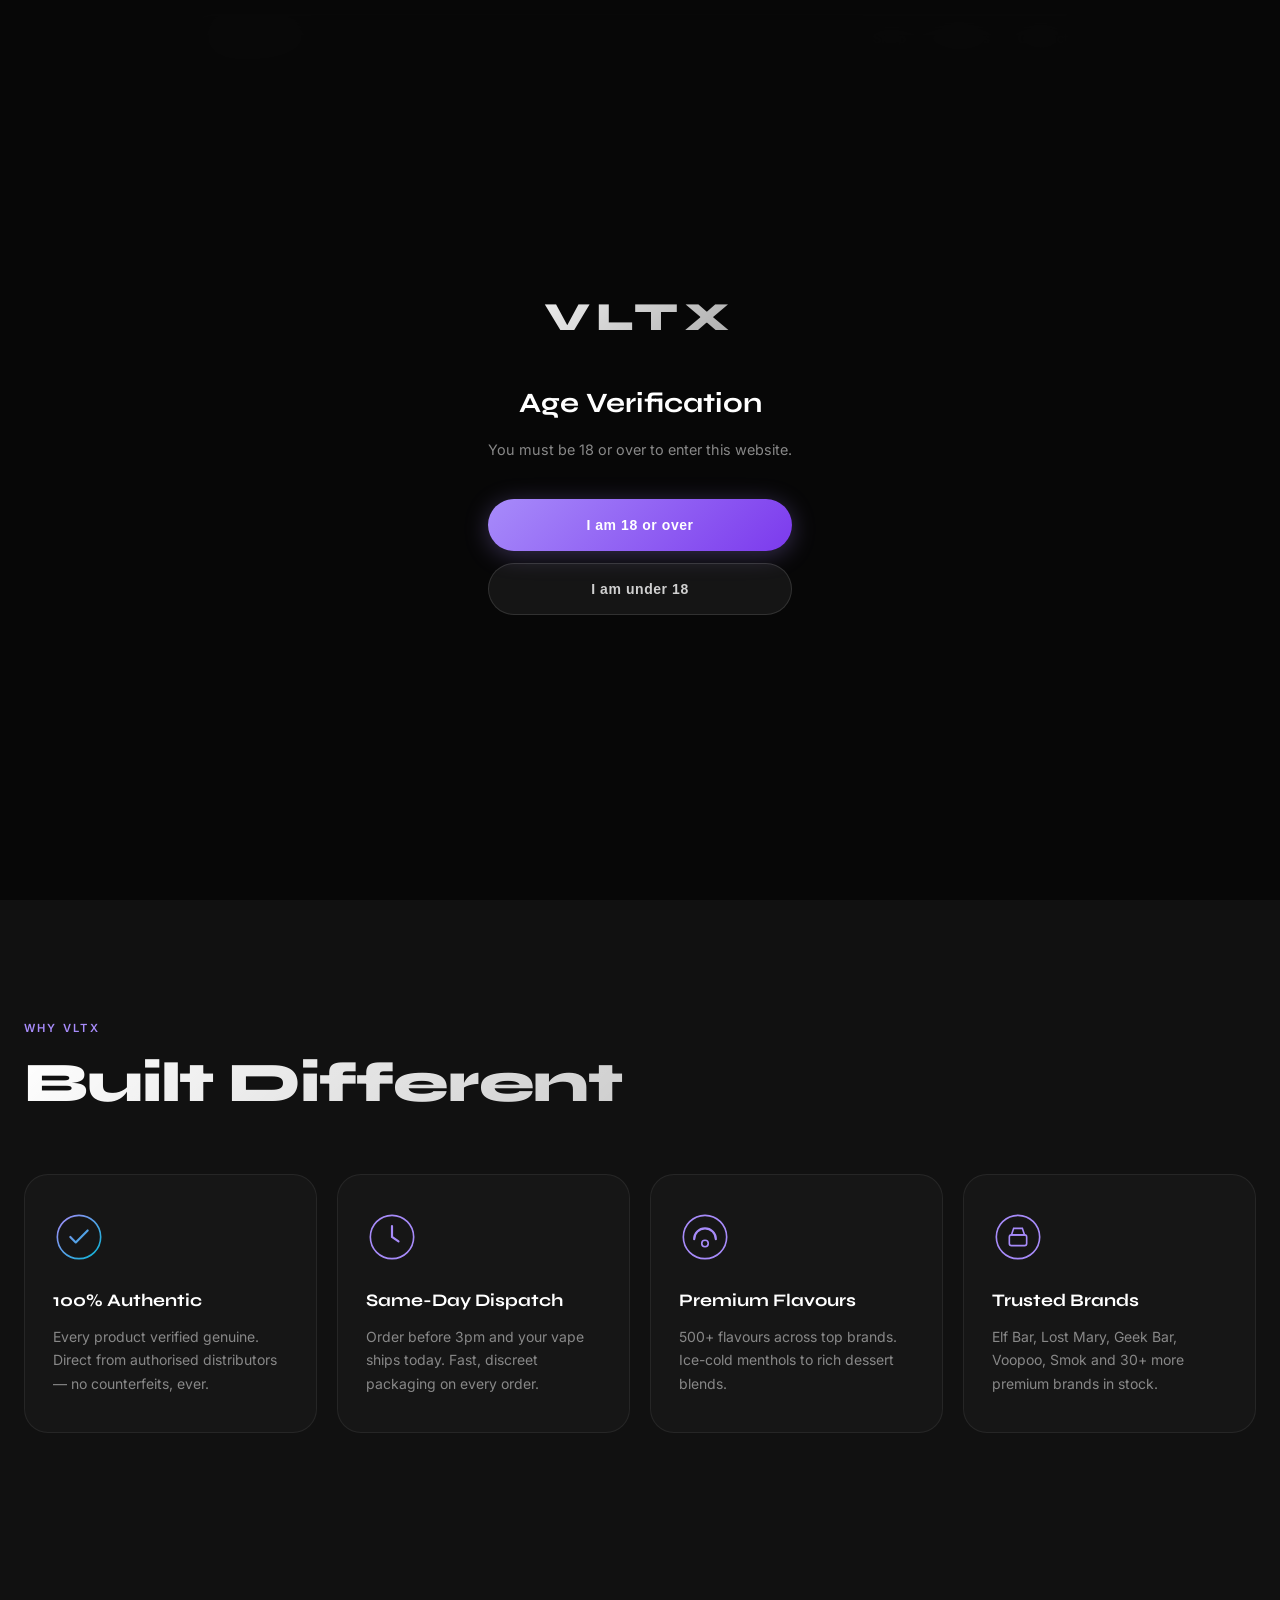
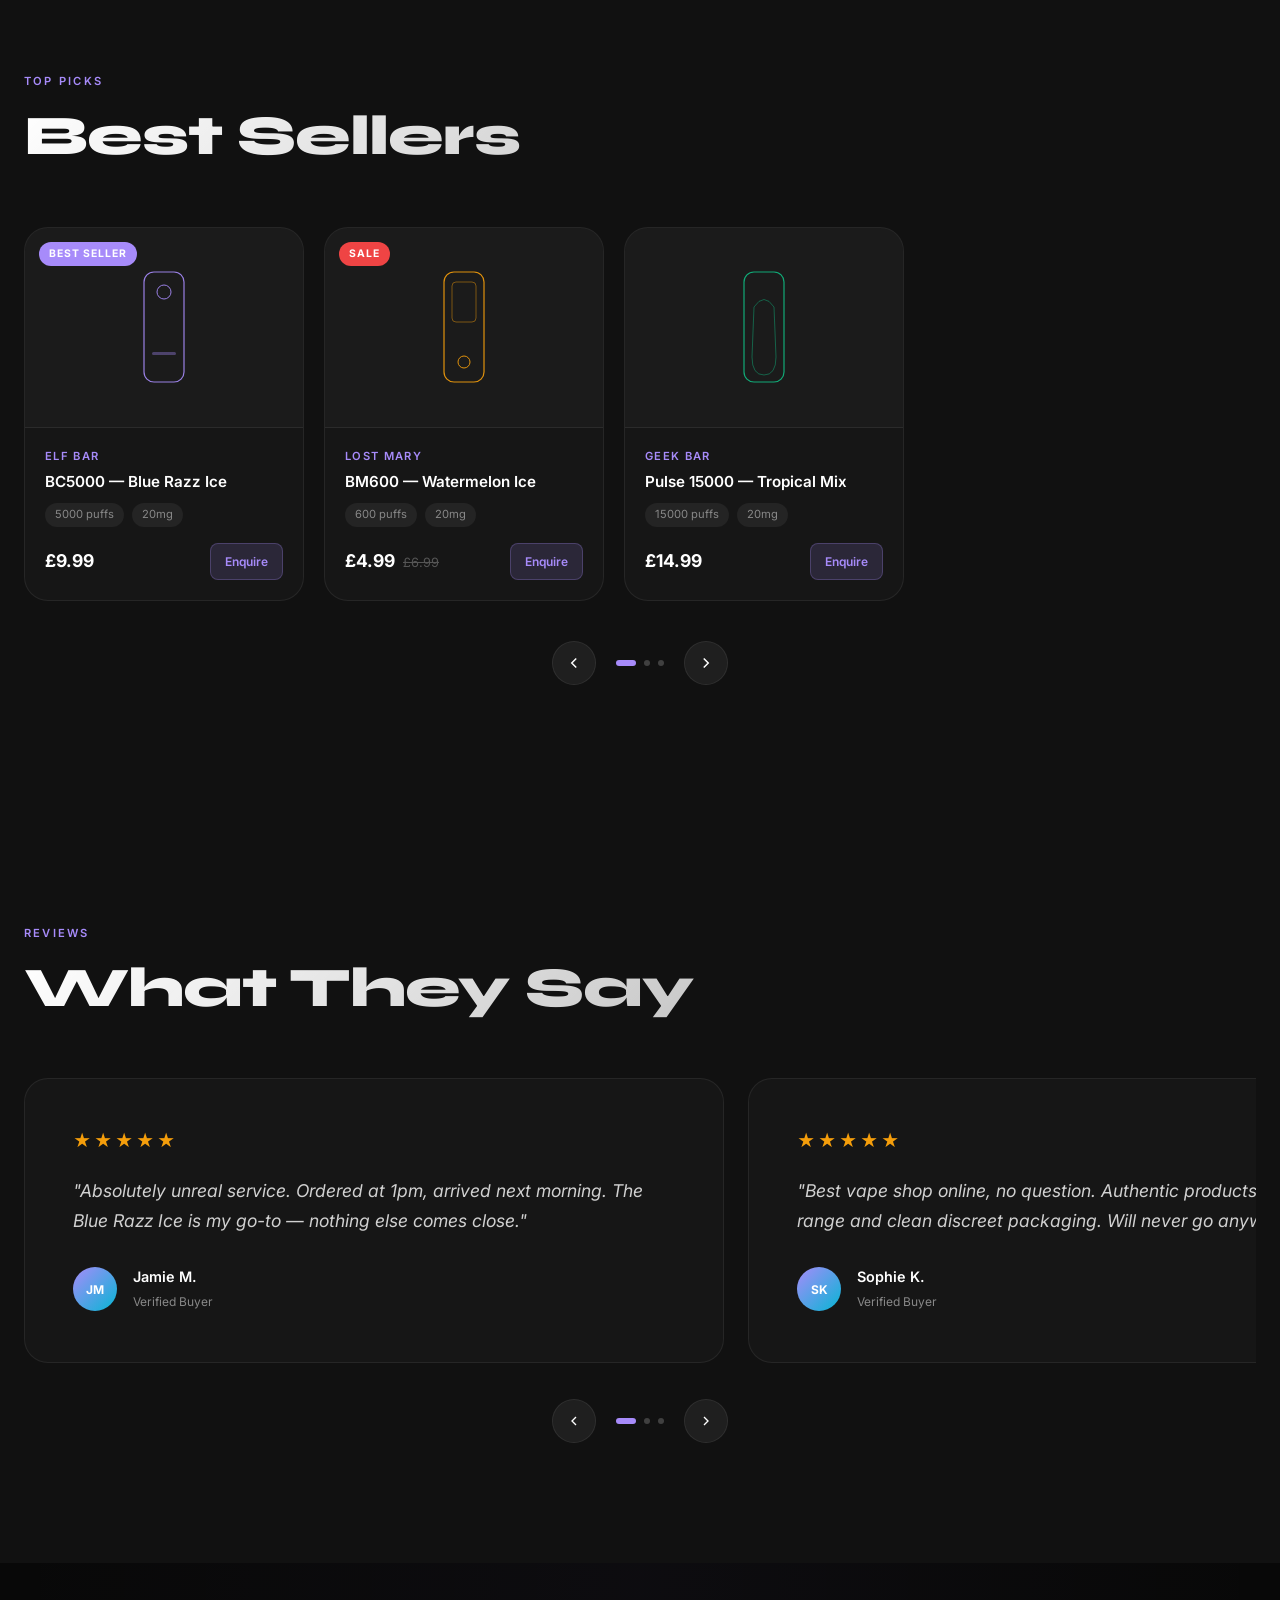
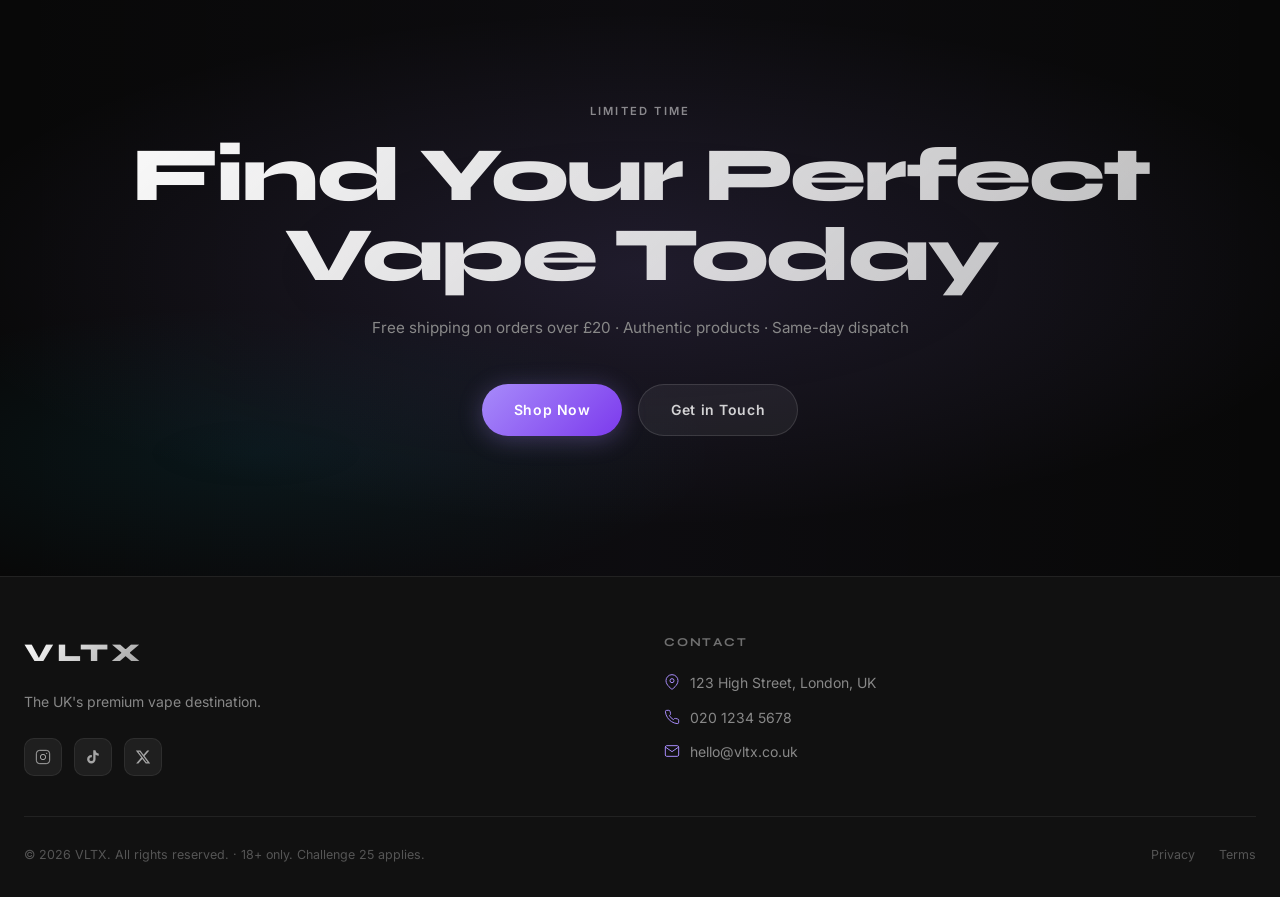
==== index.html @ ff7fb8d4 "Initial commit — VLTX premium vape website Full site with stop-scroll video hero, features, best sel" ====
<!DOCTYPE html>
<html lang="en">
<head>
  <meta charset="UTF-8" />
  <meta name="viewport" content="width=device-width, initial-scale=1.0, viewport-fit=cover" />
  <title>VLTX — Premium Vapes</title>
  <link rel="preconnect" href="https://fonts.googleapis.com" />
  <link rel="preconnect" href="https://fonts.gstatic.com" crossorigin />
  <link href="https://fonts.googleapis.com/css2?family=Inter:wght@300;400;500;600;700;800;900&family=Syne:wght@700;800&display=swap" rel="stylesheet" />
  <link rel="stylesheet" href="style.css" />
</head>
<body>

  <!-- NAVBAR -->
  <nav class="navbar" id="navbar">
    <div class="nav-inner">
      <a href="#" class="nav-logo">VLTX</a>
      <ul class="nav-links">
        <li><a href="#bestsellers">Shop</a></li>
        <li><a href="#testimonials">Reviews</a></li>
        <li><a href="#contact">Contact</a></li>
      </ul>
      <button class="nav-hamburger" id="hamburger" aria-label="Menu">
        <span></span><span></span><span></span>
      </button>
    </div>
  </nav>

  <!-- Mobile Menu -->
  <div class="mobile-menu" id="mobileMenu">
    <button class="mobile-close" id="mobileClose">✕</button>
    <ul>
      <li><a href="#bestsellers" class="mobile-link">Shop</a></li>
      <li><a href="#testimonials" class="mobile-link">Reviews</a></li>
      <li><a href="#contact" class="mobile-link">Contact</a></li>
    </ul>
  </div>

  <!-- HERO — STOP-SCROLL VIDEO -->
  <section class="hero" id="hero">
    <div class="hero-video-wrap">
      <video
        id="heroVideo"
        class="hero-video"
        src="assets/video/hero.mp4"
        muted
        playsinline
        preload="auto"
        webkit-playsinline
        x-webkit-airplay="deny"
      ></video>
    </div>
    <div class="hero-progress-wrap">
      <div class="hero-progress-bar" id="heroProgressBar"></div>
    </div>
    <div class="hero-scroll-hint" id="scrollHint">
      <span>Scroll to explore</span>
      <div class="scroll-arrow">
        <svg width="16" height="24" viewBox="0 0 16 24" fill="none">
          <rect x="5" y="0" width="6" height="12" rx="3" stroke="white" stroke-width="1.5"/>
          <circle cx="8" cy="4" r="1.5" fill="white" class="scroll-dot"/>
          <path d="M4 17l4 5 4-5" stroke="white" stroke-width="1.5" stroke-linecap="round" stroke-linejoin="round"/>
        </svg>
      </div>
    </div>
  </section>

  <!-- FEATURES -->
  <section class="features" id="features">
    <div class="container">
      <div class="section-label">Why VLTX</div>
      <h2 class="section-title">Built Different</h2>
      <div class="features-grid">
        <div class="feature-card" data-delay="0">
          <div class="feature-icon">
            <svg viewBox="0 0 48 48" fill="none"><circle cx="24" cy="24" r="20" stroke="url(#g1)" stroke-width="1.5"/><path d="M16 24l5 5 11-11" stroke="url(#g1)" stroke-width="2" stroke-linecap="round" stroke-linejoin="round"/><defs><linearGradient id="g1" x1="4" y1="4" x2="44" y2="44" gradientUnits="userSpaceOnUse"><stop stop-color="#a78bfa"/><stop offset="1" stop-color="#06b6d4"/></linearGradient></defs></svg>
          </div>
          <h3>100% Authentic</h3>
          <p>Every product verified genuine. Direct from authorised distributors — no counterfeits, ever.</p>
        </div>
        <div class="feature-card" data-delay="100">
          <div class="feature-icon">
            <svg viewBox="0 0 48 48" fill="none"><circle cx="24" cy="24" r="20" stroke="url(#g2)" stroke-width="1.5"/><path d="M24 14v10l6 4" stroke="url(#g2)" stroke-width="2" stroke-linecap="round"/><defs><linearGradient id="g2" x1="4" y1="4" x2="44" y2="44"><stop stop-color="#a78bfa"/><stop offset="1" stop-color="#06b6d4"/></linearGradient></defs></svg>
          </div>
          <h3>Same-Day Dispatch</h3>
          <p>Order before 3pm and your vape ships today. Fast, discreet packaging on every order.</p>
        </div>
        <div class="feature-card" data-delay="200">
          <div class="feature-icon">
            <svg viewBox="0 0 48 48" fill="none"><circle cx="24" cy="24" r="20" stroke="url(#g3)" stroke-width="1.5"/><path d="M14 26c0-5.5 4.5-10 10-10s10 4.5 10 10" stroke="url(#g3)" stroke-width="2" stroke-linecap="round"/><circle cx="24" cy="30" r="3" stroke="url(#g3)" stroke-width="1.5"/><defs><linearGradient id="g3" x1="4" y1="4" x2="44" y2="44"><stop stop-color="#a78bfa"/><stop offset="1" stop-color="#06b6d4"/></linearGradient></defs></svg>
          </div>
          <h3>Premium Flavours</h3>
          <p>500+ flavours across top brands. Ice-cold menthols to rich dessert blends.</p>
        </div>
        <div class="feature-card" data-delay="300">
          <div class="feature-icon">
            <svg viewBox="0 0 48 48" fill="none"><circle cx="24" cy="24" r="20" stroke="url(#g4)" stroke-width="1.5"/><path d="M20 16h8l2 6H18l2-6z" stroke="url(#g4)" stroke-width="1.5"/><rect x="16" y="22" width="16" height="10" rx="2" stroke="url(#g4)" stroke-width="1.5"/><defs><linearGradient id="g4" x1="4" y1="4" x2="44" y2="44"><stop stop-color="#a78bfa"/><stop offset="1" stop-color="#06b6d4"/></linearGradient></defs></svg>
          </div>
          <h3>Trusted Brands</h3>
          <p>Elf Bar, Lost Mary, Geek Bar, Voopoo, Smok and 30+ more premium brands in stock.</p>
        </div>
      </div>
    </div>
  </section>

  <!-- BEST SELLERS -->
  <section class="bestsellers" id="bestsellers">
    <div class="container">
      <div class="section-label">Top Picks</div>
      <h2 class="section-title">Best Sellers</h2>
      <div class="carousel-wrap">
        <div class="carousel" id="carousel">
          <div class="product-card">
            <div class="product-badge">Best Seller</div>
            <div class="product-img">
              <div class="product-placeholder" style="--c1:#a78bfa;--c2:#06b6d4">
                <svg viewBox="0 0 60 120" fill="none"><rect x="10" y="5" width="40" height="110" rx="10" stroke="url(#p1)" stroke-width="1.2"/><circle cx="30" cy="25" r="7" stroke="url(#p1)" stroke-width="1"/><rect x="18" y="85" width="24" height="3" rx="1.5" fill="url(#p1)" opacity=".4"/><defs><linearGradient id="p1" x1="10" y1="5" x2="50" y2="115"><stop stop-color="#a78bfa"/><stop offset="1" stop-color="#06b6d4"/></linearGradient></defs></svg>
              </div>
            </div>
            <div class="product-info">
              <div class="product-brand">Elf Bar</div>
              <h4>BC5000 — Blue Razz Ice</h4>
              <div class="product-meta"><span>5000 puffs</span><span>20mg</span></div>
              <div class="product-footer">
                <span class="product-price">£9.99</span>
                <a href="#contact" class="add-btn">Enquire</a>
              </div>
            </div>
          </div>
          <div class="product-card">
            <div class="product-badge sale">Sale</div>
            <div class="product-img">
              <div class="product-placeholder" style="--c1:#f59e0b;--c2:#ef4444">
                <svg viewBox="0 0 60 120" fill="none"><rect x="10" y="5" width="40" height="110" rx="10" stroke="url(#p2)" stroke-width="1.2"/><rect x="18" y="15" width="24" height="40" rx="4" stroke="url(#p2)" stroke-width="1" opacity=".5"/><circle cx="30" cy="95" r="6" stroke="url(#p2)" stroke-width="1"/><defs><linearGradient id="p2" x1="10" y1="5" x2="50" y2="115"><stop stop-color="#f59e0b"/><stop offset="1" stop-color="#ef4444"/></linearGradient></defs></svg>
              </div>
            </div>
            <div class="product-info">
              <div class="product-brand">Lost Mary</div>
              <h4>BM600 — Watermelon Ice</h4>
              <div class="product-meta"><span>600 puffs</span><span>20mg</span></div>
              <div class="product-footer">
                <span class="product-price">£4.99 <s>£6.99</s></span>
                <a href="#contact" class="add-btn">Enquire</a>
              </div>
            </div>
          </div>
          <div class="product-card">
            <div class="product-img">
              <div class="product-placeholder" style="--c1:#10b981;--c2:#06b6d4">
                <svg viewBox="0 0 60 120" fill="none"><rect x="10" y="5" width="40" height="110" rx="10" stroke="url(#p3)" stroke-width="1.2"/><path d="M20 40 Q30 25 40 40 L42 90 Q42 108 30 108 Q18 108 18 90 Z" stroke="url(#p3)" stroke-width="1" opacity=".5"/><defs><linearGradient id="p3" x1="10" y1="5" x2="50" y2="115"><stop stop-color="#10b981"/><stop offset="1" stop-color="#06b6d4"/></linearGradient></defs></svg>
              </div>
            </div>
            <div class="product-info">
              <div class="product-brand">Geek Bar</div>
              <h4>Pulse 15000 — Tropical Mix</h4>
              <div class="product-meta"><span>15000 puffs</span><span>20mg</span></div>
              <div class="product-footer">
                <span class="product-price">£14.99</span>
                <a href="#contact" class="add-btn">Enquire</a>
              </div>
            </div>
          </div>
        </div>
        <div class="carousel-controls">
          <button class="carousel-btn prev" id="carouselPrev" aria-label="Previous">
            <svg width="18" height="18" viewBox="0 0 24 24" fill="none" stroke="currentColor" stroke-width="2"><path d="M15 18l-6-6 6-6"/></svg>
          </button>
          <div class="carousel-dots" id="carouselDots"></div>
          <button class="carousel-btn next" id="carouselNext" aria-label="Next">
            <svg width="18" height="18" viewBox="0 0 24 24" fill="none" stroke="currentColor" stroke-width="2"><path d="M9 18l6-6-6-6"/></svg>
          </button>
        </div>
      </div>
    </div>
  </section>

  <!-- TESTIMONIALS -->
  <section class="testimonials" id="testimonials">
    <div class="container">
      <div class="section-label">Reviews</div>
      <h2 class="section-title">What They Say</h2>
      <div class="testimonials-slider">
        <div class="testimonial-track" id="testimonialTrack">
          <div class="testimonial-card">
            <div class="stars">★★★★★</div>
            <p>"Absolutely unreal service. Ordered at 1pm, arrived next morning. The Blue Razz Ice is my go-to — nothing else comes close."</p>
            <div class="testimonial-author">
              <div class="author-avatar">JM</div>
              <div><strong>Jamie M.</strong><span>Verified Buyer</span></div>
            </div>
          </div>
          <div class="testimonial-card">
            <div class="stars">★★★★★</div>
            <p>"Best vape shop online, no question. Authentic products, insane flavour range and clean discreet packaging. Will never go anywhere else."</p>
            <div class="testimonial-author">
              <div class="author-avatar">SK</div>
              <div><strong>Sophie K.</strong><span>Verified Buyer</span></div>
            </div>
          </div>
          <div class="testimonial-card">
            <div class="stars">★★★★★</div>
            <p>"Customer service is actually amazing. Had an issue with an order, sorted within an hour. Highly recommend."</p>
            <div class="testimonial-author">
              <div class="author-avatar">EL</div>
              <div><strong>Emma L.</strong><span>Verified Buyer</span></div>
            </div>
          </div>
        </div>
        <div class="testimonial-nav">
          <button class="t-btn" id="tPrev">
            <svg width="16" height="16" viewBox="0 0 24 24" fill="none" stroke="currentColor" stroke-width="2"><path d="M15 18l-6-6 6-6"/></svg>
          </button>
          <div class="t-dots" id="tDots"></div>
          <button class="t-btn" id="tNext">
            <svg width="16" height="16" viewBox="0 0 24 24" fill="none" stroke="currentColor" stroke-width="2"><path d="M9 18l6-6-6-6"/></svg>
          </button>
        </div>
      </div>
    </div>
  </section>

  <!-- CTA -->
  <section class="cta-section">
    <div class="cta-bg"></div>
    <div class="container cta-inner">
      <div class="section-label light">Limited Time</div>
      <h2 class="cta-title">Find Your Perfect Vape Today</h2>
      <p class="cta-sub">Free shipping on orders over £20 · Authentic products · Same-day dispatch</p>
      <div class="cta-buttons">
        <a href="#bestsellers" class="btn btn-primary">Shop Now</a>
        <a href="#contact" class="btn btn-ghost">Get in Touch</a>
      </div>
    </div>
  </section>

  <!-- FOOTER -->
  <footer class="footer" id="contact">
    <div class="container">
      <div class="footer-grid">
        <div class="footer-brand">
          <div class="footer-logo">VLTX</div>
          <p>The UK's premium vape destination.</p>
          <div class="social-links">
            <a href="#" aria-label="Instagram" class="social-link">
              <svg viewBox="0 0 24 24" fill="none" stroke="currentColor" stroke-width="1.5"><rect x="2" y="2" width="20" height="20" rx="5"/><circle cx="12" cy="12" r="4"/><circle cx="17.5" cy="6.5" r="1" fill="currentColor" stroke="none"/></svg>
            </a>
            <a href="#" aria-label="TikTok" class="social-link">
              <svg viewBox="0 0 24 24" fill="currentColor"><path d="M19.59 6.69a4.83 4.83 0 01-3.77-4.25V2h-3.45v13.67a2.89 2.89 0 01-2.88 2.5 2.89 2.89 0 01-2.89-2.89 2.89 2.89 0 012.89-2.89c.28 0 .54.04.79.1V9.01a6.33 6.33 0 00-.79-.05 6.34 6.34 0 00-6.34 6.34 6.34 6.34 0 006.34 6.34 6.34 6.34 0 006.33-6.34V8.69a8.17 8.17 0 004.78 1.52V6.76a4.85 4.85 0 01-1.01-.07z"/></svg>
            </a>
            <a href="#" aria-label="X" class="social-link">
              <svg viewBox="0 0 24 24" fill="currentColor"><path d="M18.244 2.25h3.308l-7.227 8.26 8.502 11.24H16.17l-5.214-6.817L4.99 21.75H1.68l7.73-8.835L1.254 2.25H8.08l4.713 6.231zm-1.161 17.52h1.833L7.084 4.126H5.117z"/></svg>
            </a>
          </div>
        </div>
        <div class="footer-col">
          <h4>Contact</h4>
          <ul class="contact-list">
            <li>
              <svg viewBox="0 0 24 24" fill="none" stroke="currentColor" stroke-width="1.5"><path d="M21 10c0 7-9 13-9 13s-9-6-9-13a9 9 0 0118 0z"/><circle cx="12" cy="10" r="3"/></svg>
              <span>123 High Street, London, UK</span>
            </li>
            <li>
              <svg viewBox="0 0 24 24" fill="none" stroke="currentColor" stroke-width="1.5"><path d="M22 16.92v3a2 2 0 01-2.18 2 19.79 19.79 0 01-8.63-3.07 19.5 19.5 0 01-6-6 19.79 19.79 0 01-3.07-8.67A2 2 0 014.11 2h3a2 2 0 012 1.72c.127.96.361 1.903.7 2.81a2 2 0 01-.45 2.11L8.09 9.91a16 16 0 006 6l1.27-1.27a2 2 0 012.11-.45c.907.339 1.85.573 2.81.7A2 2 0 0122 16.92z"/></svg>
              <span>020 1234 5678</span>
            </li>
            <li>
              <svg viewBox="0 0 24 24" fill="none" stroke="currentColor" stroke-width="1.5"><path d="M4 4h16c1.1 0 2 .9 2 2v12c0 1.1-.9 2-2 2H4c-1.1 0-2-.9-2-2V6c0-1.1.9-2 2-2z"/><polyline points="22,6 12,13 2,6"/></svg>
              <span>hello@vltx.co.uk</span>
            </li>
          </ul>
        </div>
      </div>
      <div class="footer-bottom">
        <p>© 2026 VLTX. All rights reserved. · 18+ only. Challenge 25 applies.</p>
        <div class="footer-legal">
          <a href="#">Privacy</a>
          <a href="#">Terms</a>
        </div>
      </div>
    </div>
  </footer>

  <!-- Age Gate -->
  <div class="age-gate" id="ageGate">
    <div class="age-gate-inner">
      <div class="age-logo">VLTX</div>
      <h2>Age Verification</h2>
      <p>You must be 18 or over to enter this website.</p>
      <div class="age-buttons">
        <button class="btn btn-primary" id="ageYes">I am 18 or over</button>
        <button class="btn btn-ghost" id="ageNo">I am under 18</button>
      </div>
    </div>
  </div>

  <script src="main.js"></script>
</body>
</html>
---- style.css ----
/* ═══════════════════════════════════════════
   RESET & BASE
═══════════════════════════════════════════ */
*, *::before, *::after { box-sizing: border-box; margin: 0; padding: 0; }

:root {
  --black:    #080808;
  --dark:     #111111;
  --card:     #161616;
  --border:   rgba(255,255,255,0.07);
  --border2:  rgba(255,255,255,0.12);
  --white:    #ffffff;
  --grey:     #888888;
  --grey2:    #555555;
  --accent:   #a78bfa;
  --accent2:  #06b6d4;
  --gold:     #f59e0b;
  --green:    #10b981;
  --red:      #ef4444;
  --nav-h:    48px;
  --radius:   16px;
  --radius-lg:24px;
}

html {
  scroll-behavior: auto;
  background: var(--black);
  color: var(--white);
  -webkit-font-smoothing: antialiased;
  -moz-osx-font-smoothing: grayscale;
  overflow-x: hidden;
}

body {
  font-family: 'Inter', system-ui, sans-serif;
  background: var(--black);
  color: var(--white);
  overflow-x: hidden;
  line-height: 1.6;
}

a { color: inherit; text-decoration: none; }
ul { list-style: none; }
img, video { display: block; max-width: 100%; }

.container {
  width: 100%;
  max-width: 1280px;
  margin: 0 auto;
  padding: 0 24px;
}

/* ═══════════════════════════════════════════
   SCROLLBAR
═══════════════════════════════════════════ */
::-webkit-scrollbar { width: 4px; }
::-webkit-scrollbar-track { background: var(--black); }
::-webkit-scrollbar-thumb { background: var(--grey2); border-radius: 2px; }

/* ═══════════════════════════════════════════
   NAVBAR
═══════════════════════════════════════════ */
.navbar {
  position: fixed;
  top: 14px;
  left: 50%;
  transform: translateX(-50%);
  z-index: 1000;
  width: calc(100% - 40px);
  max-width: 900px;
  opacity: 0;
  pointer-events: none;
  transition: opacity 0.4s ease;
}

.navbar.visible {
  opacity: 1;
  pointer-events: all;
}

.nav-inner {
  display: flex;
  align-items: center;
  justify-content: space-between;
  height: var(--nav-h);
  padding: 0 20px;
  background: rgba(255,255,255,0.08);
  backdrop-filter: blur(24px) saturate(180%);
  -webkit-backdrop-filter: blur(24px) saturate(180%);
  border: 1px solid rgba(255,255,255,0.14);
  border-radius: 100px;
  box-shadow: 0 4px 24px rgba(0,0,0,0.35), inset 0 1px 0 rgba(255,255,255,0.1);
}

.nav-logo {
  font-family: 'Syne', sans-serif;
  font-weight: 800;
  font-size: 1.1rem;
  letter-spacing: 0.14em;
  background: linear-gradient(135deg, #fff 0%, rgba(255,255,255,0.7) 100%);
  -webkit-background-clip: text;
  -webkit-text-fill-color: transparent;
  background-clip: text;
}

.nav-links {
  display: flex;
  gap: 28px;
  align-items: center;
}

.nav-links a {
  font-size: 0.8rem;
  font-weight: 500;
  color: rgba(255,255,255,0.7);
  letter-spacing: 0.04em;
  transition: color 0.2s;
}

.nav-links a:hover { color: var(--white); }

.nav-hamburger {
  display: none;
  flex-direction: column;
  gap: 4px;
  background: none;
  border: none;
  cursor: pointer;
  padding: 4px;
}

.nav-hamburger span {
  display: block;
  width: 20px;
  height: 1.5px;
  background: rgba(255,255,255,0.8);
  border-radius: 2px;
  transition: all 0.3s ease;
}

/* Mobile menu */
.mobile-menu {
  position: fixed;
  inset: 0;
  z-index: 999;
  background: rgba(8,8,8,0.97);
  backdrop-filter: blur(20px);
  display: flex;
  flex-direction: column;
  align-items: center;
  justify-content: center;
  transform: translateX(100%);
  transition: transform 0.4s cubic-bezier(0.4, 0, 0.2, 1);
}

.mobile-menu.open { transform: translateX(0); }

.mobile-menu ul {
  display: flex;
  flex-direction: column;
  gap: 32px;
  text-align: center;
}

.mobile-link {
  font-family: 'Syne', sans-serif;
  font-size: 2.5rem;
  font-weight: 800;
  letter-spacing: 0.05em;
  color: rgba(255,255,255,0.85);
  transition: color 0.2s;
}
.mobile-link:hover { color: var(--accent); }

.mobile-close {
  position: absolute;
  top: 28px; right: 28px;
  background: none;
  border: none;
  color: rgba(255,255,255,0.6);
  font-size: 1.5rem;
  cursor: pointer;
  padding: 8px;
  transition: color 0.2s;
}
.mobile-close:hover { color: var(--white); }

/* ═══════════════════════════════════════════
   HERO — STOP-SCROLL
═══════════════════════════════════════════ */
.hero {
  position: relative;
  width: 100%;
  height: 100svh;
  overflow: hidden;
  background: var(--black);
}

/* Progress bar at bottom of hero */
.hero-progress-wrap {
  position: absolute;
  bottom: 0;
  left: 0;
  right: 0;
  height: 2px;
  background: rgba(255,255,255,0.1);
  z-index: 10;
  opacity: 0;
  transition: opacity 0.3s;
}

.hero-progress-wrap.visible {
  opacity: 1;
}

.hero-progress-bar {
  height: 100%;
  width: 0%;
  background: linear-gradient(90deg, var(--accent), var(--accent2));
  transition: width 0.05s linear;
  border-radius: 0 2px 2px 0;
}

.hero-video-wrap {
  position: absolute;
  inset: 0;
  width: 100%;
  height: 100%;
}

.hero-video {
  position: absolute;
  inset: 0;
  width: 100%;
  height: 100%;
  object-fit: cover;
  object-position: center;
  will-change: transform;
  transform: translateZ(0);
  backface-visibility: hidden;
  -webkit-backface-visibility: hidden;
  pointer-events: none;
}

.hero-scroll-hint {
  position: absolute;
  bottom: 36px;
  left: 50%;
  transform: translateX(-50%);
  display: flex;
  flex-direction: column;
  align-items: center;
  gap: 10px;
  z-index: 10;
  opacity: 1;
  transition: opacity 0.4s ease;
}

.hero-scroll-hint span {
  font-size: 0.7rem;
  font-weight: 500;
  letter-spacing: 0.15em;
  text-transform: uppercase;
  color: rgba(255,255,255,0.6);
}

.scroll-arrow {
  animation: scrollBounce 2s ease-in-out infinite;
}

@keyframes scrollBounce {
  0%, 100% { transform: translateY(0); opacity: 0.6; }
  50% { transform: translateY(6px); opacity: 1; }
}

.scroll-dot {
  animation: dotMove 2s ease-in-out infinite;
}

@keyframes dotMove {
  0%, 100% { transform: translateY(0); }
  50% { transform: translateY(4px); }
}

/* SCROLL SPACER — JS sets height */
.scroll-spacer {
  background: var(--black);
  pointer-events: none;
}

/* ═══════════════════════════════════════════
   SECTIONS — COMMON
═══════════════════════════════════════════ */
section {
  position: relative;
  z-index: 1;
}

.section-label {
  font-size: 0.7rem;
  font-weight: 600;
  letter-spacing: 0.2em;
  text-transform: uppercase;
  color: var(--accent);
  margin-bottom: 14px;
}

.section-label.light { color: rgba(255,255,255,0.5); }

.section-title {
  font-family: 'Syne', sans-serif;
  font-size: clamp(2rem, 5vw, 3.5rem);
  font-weight: 800;
  letter-spacing: -0.02em;
  line-height: 1.1;
  margin-bottom: 60px;
  background: linear-gradient(135deg, #ffffff 0%, rgba(255,255,255,0.6) 100%);
  -webkit-background-clip: text;
  -webkit-text-fill-color: transparent;
  background-clip: text;
}

/* ═══════════════════════════════════════════
   FEATURES
═══════════════════════════════════════════ */
.features {
  padding: 120px 0;
  background: var(--dark);
}

.features-grid {
  display: grid;
  grid-template-columns: repeat(4, 1fr);
  gap: 20px;
}

.feature-card {
  background: var(--card);
  border: 1px solid var(--border);
  border-radius: var(--radius-lg);
  padding: 36px 28px;
  transition: border-color 0.3s, transform 0.3s;
  opacity: 0;
  transform: translateY(40px);
}

.feature-card.revealed {
  opacity: 1;
  transform: translateY(0);
}

.feature-card:hover {
  border-color: var(--border2);
  transform: translateY(-4px);
}

.feature-icon {
  width: 52px;
  height: 52px;
  margin-bottom: 24px;
}

.feature-icon svg { width: 100%; height: 100%; }

.feature-card h3 {
  font-family: 'Syne', sans-serif;
  font-size: 1.1rem;
  font-weight: 700;
  margin-bottom: 10px;
  color: var(--white);
}

.feature-card p {
  font-size: 0.875rem;
  color: var(--grey);
  line-height: 1.7;
}


/* ═══════════════════════════════════════════
   BEST SELLERS
═══════════════════════════════════════════ */
.bestsellers {
  padding: 120px 0;
  background: var(--dark);
  overflow: hidden;
}

.carousel-wrap { position: relative; }

.carousel {
  display: flex;
  gap: 20px;
  overflow-x: auto;
  scroll-snap-type: x mandatory;
  scrollbar-width: none;
  -webkit-overflow-scrolling: touch;
  padding-bottom: 4px;
}

.carousel::-webkit-scrollbar { display: none; }

.product-card {
  flex: 0 0 280px;
  scroll-snap-align: start;
  background: var(--card);
  border: 1px solid var(--border);
  border-radius: var(--radius-lg);
  overflow: hidden;
  transition: border-color 0.3s, transform 0.3s;
  position: relative;
}

.product-card:hover {
  border-color: var(--border2);
  transform: translateY(-4px);
}

.product-badge {
  position: absolute;
  top: 14px; left: 14px;
  background: var(--accent);
  color: #fff;
  font-size: 0.65rem;
  font-weight: 700;
  letter-spacing: 0.1em;
  text-transform: uppercase;
  padding: 4px 10px;
  border-radius: 100px;
  z-index: 2;
}

.product-badge.sale { background: var(--red); }

.product-img {
  height: 200px;
  display: flex;
  align-items: center;
  justify-content: center;
  background: rgba(255,255,255,0.02);
  border-bottom: 1px solid var(--border);
}

.product-placeholder {
  width: 60px; height: 120px;
  opacity: 0.9;
}

.product-placeholder svg { width: 100%; height: 100%; }

.product-info { padding: 20px; }

.product-brand {
  font-size: 0.7rem;
  font-weight: 600;
  letter-spacing: 0.12em;
  text-transform: uppercase;
  color: var(--accent);
  margin-bottom: 6px;
}

.product-info h4 {
  font-size: 0.95rem;
  font-weight: 600;
  margin-bottom: 10px;
  line-height: 1.4;
}

.product-meta {
  display: flex;
  gap: 8px;
  margin-bottom: 16px;
}

.product-meta span {
  font-size: 0.7rem;
  color: var(--grey);
  background: rgba(255,255,255,0.06);
  padding: 3px 10px;
  border-radius: 100px;
}

.product-footer {
  display: flex;
  align-items: center;
  justify-content: space-between;
}

.product-price {
  font-size: 1.1rem;
  font-weight: 700;
  color: var(--white);
}

.product-price s {
  font-size: 0.8rem;
  color: var(--grey2);
  font-weight: 400;
  margin-left: 4px;
}

.add-btn {
  background: rgba(167,139,250,0.15);
  border: 1px solid rgba(167,139,250,0.25);
  color: var(--accent);
  font-size: 0.75rem;
  font-weight: 600;
  padding: 8px 14px;
  border-radius: 8px;
  cursor: pointer;
  transition: background 0.2s, border-color 0.2s;
}

.add-btn:hover {
  background: rgba(167,139,250,0.25);
  border-color: rgba(167,139,250,0.5);
}

.carousel-controls {
  display: flex;
  align-items: center;
  justify-content: center;
  gap: 20px;
  margin-top: 36px;
}

.carousel-btn {
  width: 44px; height: 44px;
  border-radius: 50%;
  background: rgba(255,255,255,0.06);
  border: 1px solid var(--border);
  color: var(--white);
  cursor: pointer;
  display: flex;
  align-items: center;
  justify-content: center;
  transition: background 0.2s, border-color 0.2s;
}

.carousel-btn:hover {
  background: rgba(255,255,255,0.12);
  border-color: var(--border2);
}

.carousel-dots {
  display: flex;
  gap: 8px;
  align-items: center;
}

.carousel-dot {
  width: 6px; height: 6px;
  border-radius: 50%;
  background: rgba(255,255,255,0.2);
  transition: all 0.3s;
  cursor: pointer;
}

.carousel-dot.active {
  background: var(--accent);
  width: 20px;
  border-radius: 3px;
}


/* ═══════════════════════════════════════════
   TESTIMONIALS
═══════════════════════════════════════════ */
.testimonials {
  padding: 120px 0;
  background: var(--dark);
}

.testimonials-slider { position: relative; overflow: hidden; }

.testimonial-track {
  display: flex;
  gap: 24px;
  transition: transform 0.6s cubic-bezier(0.4, 0, 0.2, 1);
}

.testimonial-card {
  flex: 0 0 100%;
  background: var(--card);
  border: 1px solid var(--border);
  border-radius: var(--radius-lg);
  padding: 48px;
  max-width: 700px;
  margin: 0 auto;
}

.stars {
  color: var(--gold);
  font-size: 1.1rem;
  letter-spacing: 3px;
  margin-bottom: 20px;
}

.testimonial-card p {
  font-size: 1.1rem;
  line-height: 1.75;
  color: rgba(255,255,255,0.8);
  margin-bottom: 28px;
  font-style: italic;
}

.testimonial-author {
  display: flex;
  align-items: center;
  gap: 16px;
}

.author-avatar {
  width: 44px; height: 44px;
  border-radius: 50%;
  background: linear-gradient(135deg, var(--accent), var(--accent2));
  display: flex;
  align-items: center;
  justify-content: center;
  font-size: 0.75rem;
  font-weight: 700;
  flex-shrink: 0;
}

.testimonial-author strong {
  display: block;
  font-size: 0.9rem;
  font-weight: 600;
}

.testimonial-author span {
  font-size: 0.75rem;
  color: var(--grey);
}

.testimonial-nav {
  display: flex;
  align-items: center;
  justify-content: center;
  gap: 20px;
  margin-top: 36px;
}

.t-btn {
  width: 44px; height: 44px;
  border-radius: 50%;
  background: rgba(255,255,255,0.06);
  border: 1px solid var(--border);
  color: var(--white);
  cursor: pointer;
  display: flex;
  align-items: center;
  justify-content: center;
  transition: background 0.2s, border-color 0.2s;
}

.t-btn:hover {
  background: rgba(255,255,255,0.12);
  border-color: var(--border2);
}

.t-dots { display: flex; gap: 8px; align-items: center; }

.t-dot {
  width: 6px; height: 6px;
  border-radius: 50%;
  background: rgba(255,255,255,0.2);
  transition: all 0.3s;
  cursor: pointer;
}

.t-dot.active {
  background: var(--accent);
  width: 20px;
  border-radius: 3px;
}

/* ═══════════════════════════════════════════
   CTA
═══════════════════════════════════════════ */
.cta-section {
  position: relative;
  padding: 140px 0;
  overflow: hidden;
  text-align: center;
}

.cta-bg {
  position: absolute;
  inset: 0;
  background:
    radial-gradient(ellipse 80% 60% at 50% 50%, rgba(167,139,250,0.12) 0%, transparent 70%),
    radial-gradient(ellipse 60% 40% at 20% 80%, rgba(6,182,212,0.08) 0%, transparent 60%),
    var(--black);
}

.cta-bg::before {
  content: '';
  position: absolute;
  inset: 0;
  background:
    linear-gradient(90deg, transparent 0%, rgba(167,139,250,0.03) 50%, transparent 100%);
}

.cta-inner { position: relative; z-index: 1; }

.cta-title {
  font-family: 'Syne', sans-serif;
  font-size: clamp(2.5rem, 6vw, 5rem);
  font-weight: 800;
  letter-spacing: -0.03em;
  line-height: 1.05;
  margin-bottom: 20px;
  background: linear-gradient(135deg, #ffffff 0%, rgba(255,255,255,0.7) 100%);
  -webkit-background-clip: text;
  -webkit-text-fill-color: transparent;
  background-clip: text;
}

.cta-sub {
  font-size: 0.95rem;
  color: var(--grey);
  margin-bottom: 44px;
}

.cta-buttons {
  display: flex;
  gap: 16px;
  justify-content: center;
  flex-wrap: wrap;
}

/* ═══════════════════════════════════════════
   BUTTONS
═══════════════════════════════════════════ */
.btn {
  display: inline-flex;
  align-items: center;
  justify-content: center;
  height: 52px;
  padding: 0 32px;
  border-radius: 100px;
  font-size: 0.875rem;
  font-weight: 600;
  letter-spacing: 0.04em;
  cursor: pointer;
  border: none;
  transition: all 0.25s ease;
  white-space: nowrap;
}

.btn-primary {
  background: linear-gradient(135deg, var(--accent) 0%, #7c3aed 100%);
  color: #fff;
  box-shadow: 0 4px 24px rgba(167,139,250,0.3);
}

.btn-primary:hover {
  transform: translateY(-2px);
  box-shadow: 0 8px 32px rgba(167,139,250,0.45);
}

.btn-ghost {
  background: rgba(255,255,255,0.06);
  border: 1px solid rgba(255,255,255,0.12);
  color: rgba(255,255,255,0.8);
}

.btn-ghost:hover {
  background: rgba(255,255,255,0.1);
  color: var(--white);
  transform: translateY(-2px);
}

/* ═══════════════════════════════════════════
   FOOTER
═══════════════════════════════════════════ */
.footer {
  background: var(--dark);
  border-top: 1px solid var(--border);
  padding: 56px 0 32px;
}

.footer-grid {
  display: grid;
  grid-template-columns: 1fr 1fr;
  gap: 48px;
  margin-bottom: 40px;
}

.footer-logo {
  font-family: 'Syne', sans-serif;
  font-weight: 800;
  font-size: 1.6rem;
  letter-spacing: 0.12em;
  margin-bottom: 16px;
  background: linear-gradient(135deg, #fff 0%, rgba(255,255,255,0.6) 100%);
  -webkit-background-clip: text;
  -webkit-text-fill-color: transparent;
  background-clip: text;
  width: fit-content;
}

.footer-brand p {
  font-size: 0.875rem;
  color: var(--grey);
  line-height: 1.7;
  margin-bottom: 24px;
  max-width: 280px;
}

.social-links {
  display: flex;
  gap: 12px;
}

.social-link {
  width: 38px; height: 38px;
  border-radius: 10px;
  background: rgba(255,255,255,0.06);
  border: 1px solid var(--border);
  display: flex;
  align-items: center;
  justify-content: center;
  color: rgba(255,255,255,0.6);
  transition: all 0.2s;
}

.social-link svg { width: 16px; height: 16px; }

.social-link:hover {
  background: rgba(255,255,255,0.1);
  border-color: var(--border2);
  color: var(--white);
  transform: translateY(-2px);
}

.footer-col h4 {
  font-family: 'Syne', sans-serif;
  font-size: 0.75rem;
  font-weight: 700;
  letter-spacing: 0.15em;
  text-transform: uppercase;
  color: rgba(255,255,255,0.4);
  margin-bottom: 20px;
}

.footer-col ul { display: flex; flex-direction: column; gap: 12px; }

.footer-col li a {
  font-size: 0.875rem;
  color: var(--grey);
  transition: color 0.2s;
}

.footer-col li a:hover { color: var(--white); }

.contact-list { display: flex; flex-direction: column; gap: 14px; }

.contact-list li {
  display: flex;
  align-items: flex-start;
  gap: 10px;
}

.contact-list li svg {
  width: 16px; height: 16px;
  flex-shrink: 0;
  color: var(--accent);
  margin-top: 2px;
}

.contact-list li span {
  font-size: 0.875rem;
  color: var(--grey);
}

.footer-bottom {
  border-top: 1px solid var(--border);
  padding-top: 28px;
  display: flex;
  align-items: center;
  justify-content: space-between;
  flex-wrap: wrap;
  gap: 16px;
}

.footer-bottom p {
  font-size: 0.78rem;
  color: var(--grey2);
}

.footer-legal {
  display: flex;
  gap: 24px;
}

.footer-legal a {
  font-size: 0.78rem;
  color: var(--grey2);
  transition: color 0.2s;
}

.footer-legal a:hover { color: var(--grey); }

/* ═══════════════════════════════════════════
   AGE GATE
═══════════════════════════════════════════ */
.age-gate {
  position: fixed;
  inset: 0;
  z-index: 9999;
  background: rgba(8,8,8,0.97);
  backdrop-filter: blur(20px);
  display: flex;
  align-items: center;
  justify-content: center;
  transition: opacity 0.5s ease, visibility 0.5s;
}

.age-gate.hidden {
  opacity: 0;
  visibility: hidden;
  pointer-events: none;
}

.age-gate-inner {
  text-align: center;
  max-width: 420px;
  padding: 20px;
}

.age-logo {
  font-family: 'Syne', sans-serif;
  font-weight: 800;
  font-size: 2.5rem;
  letter-spacing: 0.15em;
  margin-bottom: 32px;
  background: linear-gradient(135deg, #fff 0%, rgba(255,255,255,0.6) 100%);
  -webkit-background-clip: text;
  -webkit-text-fill-color: transparent;
  background-clip: text;
}

.age-gate-inner h2 {
  font-family: 'Syne', sans-serif;
  font-size: 1.75rem;
  font-weight: 700;
  margin-bottom: 12px;
}

.age-gate-inner p {
  font-size: 0.9rem;
  color: var(--grey);
  margin-bottom: 36px;
  line-height: 1.7;
}

.age-buttons {
  display: flex;
  flex-direction: column;
  gap: 12px;
}

/* ═══════════════════════════════════════════
   RESPONSIVE
═══════════════════════════════════════════ */
@media (max-width: 1024px) {
  .features-grid { grid-template-columns: repeat(2, 1fr); }
}

@media (max-width: 768px) {
  .nav-links { display: none; }
  .nav-hamburger { display: flex; }

  .features-grid { grid-template-columns: 1fr; gap: 14px; }
  .footer-grid { grid-template-columns: 1fr; gap: 32px; }
  .footer-bottom { flex-direction: column; text-align: center; gap: 10px; }

  .testimonial-card { padding: 28px 20px; }
  .testimonial-card p { font-size: 0.9rem; }

  .cta-title { font-size: 2rem; }
  .section-title { margin-bottom: 36px; }
  .product-card { flex: 0 0 240px; }

  section { padding: 80px 0 !important; }
}

@media (max-width: 480px) {
  .navbar { width: calc(100% - 24px); top: 10px; }
  .nav-inner { padding: 0 16px; }
  .cta-buttons { flex-direction: column; align-items: center; }
  .btn { width: 100%; max-width: 280px; }
}
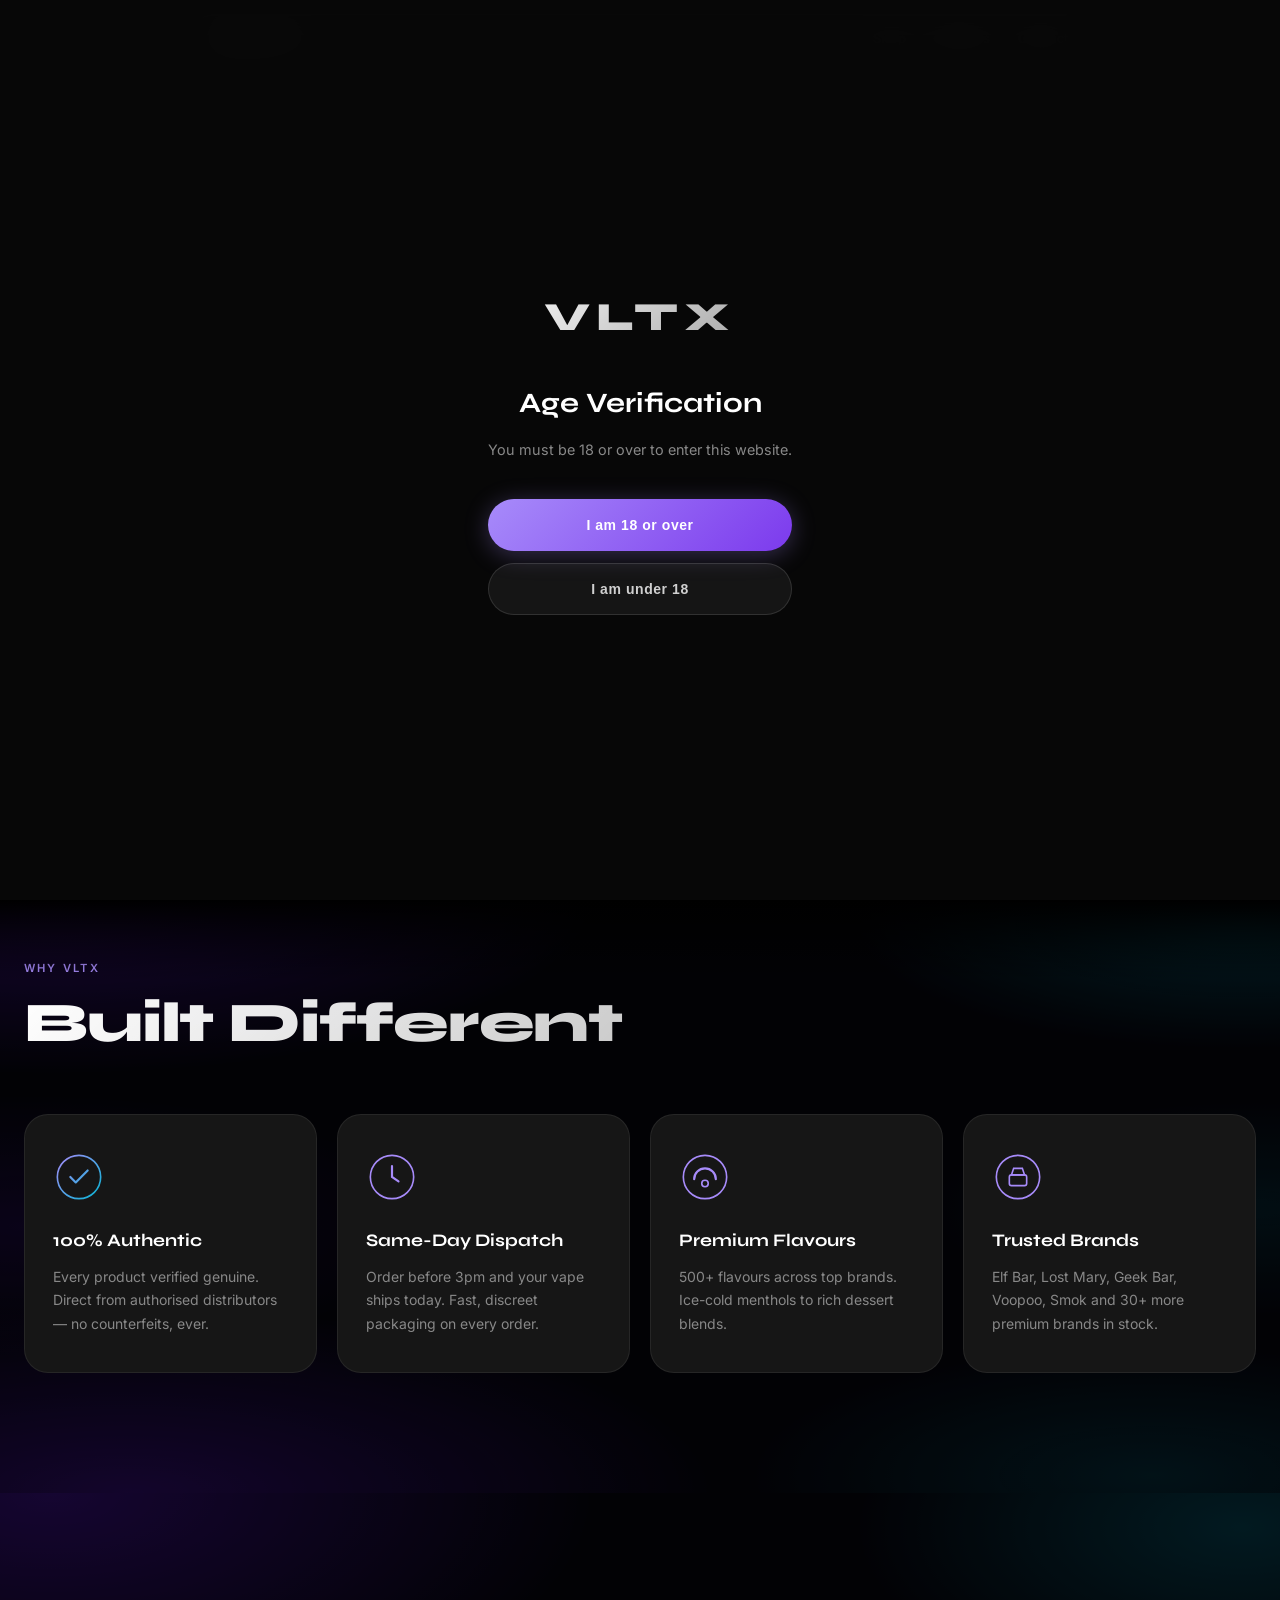
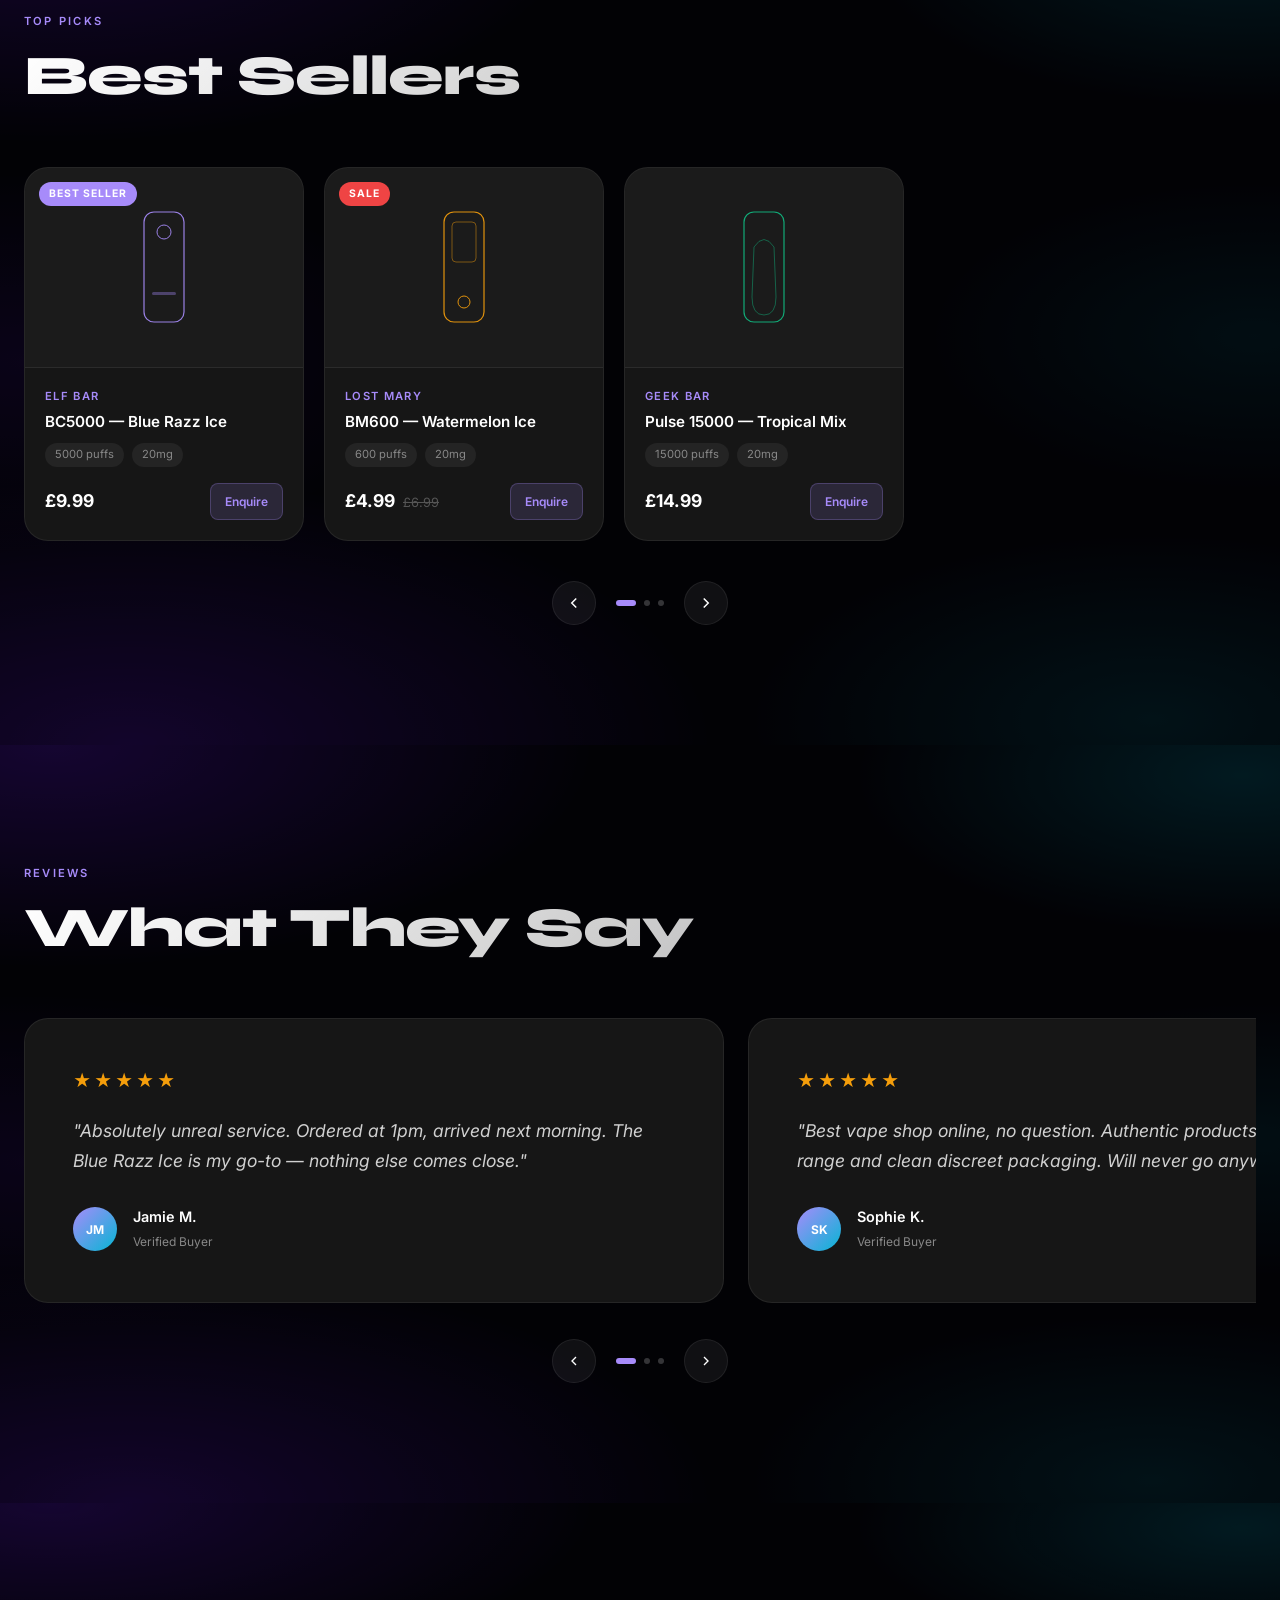
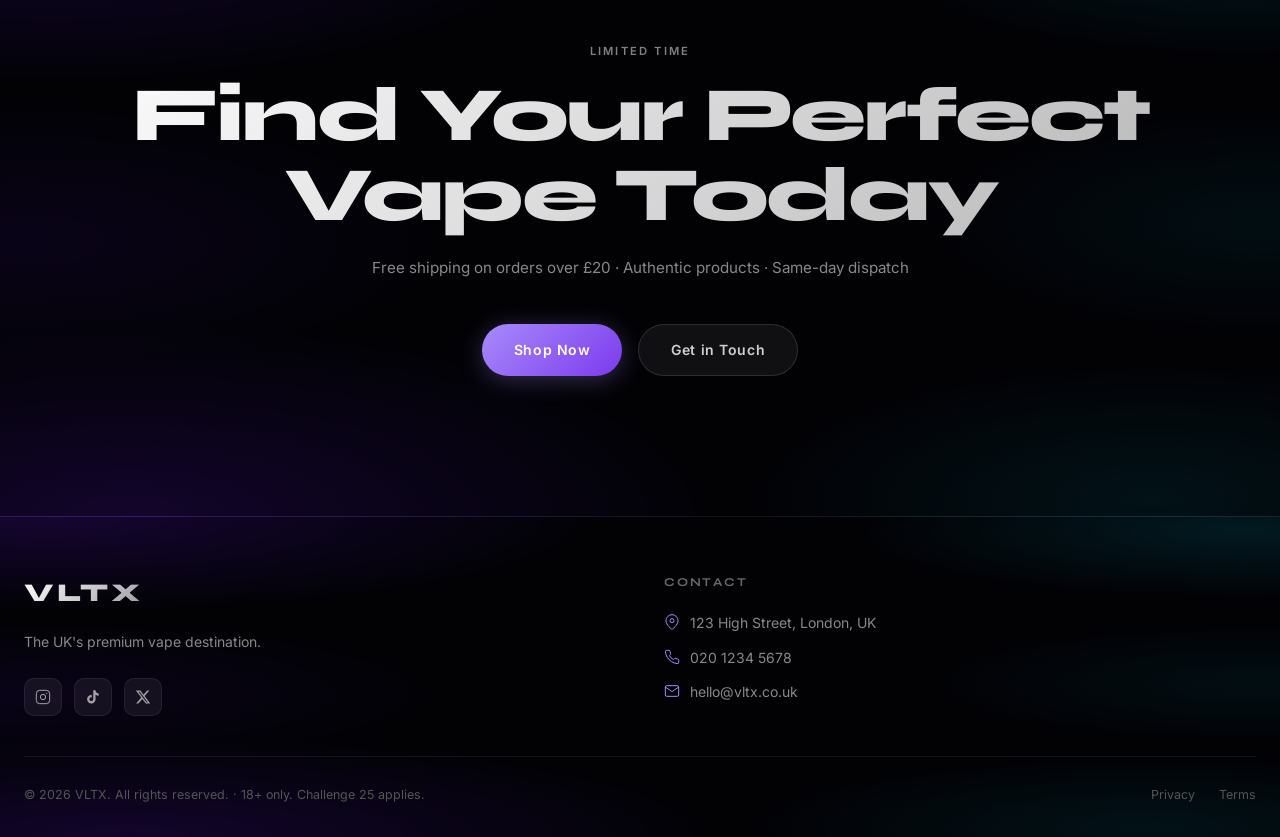
==== commit aa82c8d3: "Remove scroll progress bar from hero Stripped the progress line element, styles, and all JS referenc" ====
--- a/index.html
+++ b/index.html
@@ -50,9 +50,6 @@
         x-webkit-airplay="deny"
       ></video>
     </div>
-    <div class="hero-progress-wrap">
-      <div class="hero-progress-bar" id="heroProgressBar"></div>
-    </div>
     <div class="hero-scroll-hint" id="scrollHint">
       <span>Scroll to explore</span>
       <div class="scroll-arrow">
@@ -66,7 +63,7 @@
   </section>
 
   <!-- FEATURES -->
-  <section class="features" id="features">
+  <section class="features cosmic-bg" id="features">
     <div class="container">
       <div class="section-label">Why VLTX</div>
       <h2 class="section-title">Built Different</h2>
@@ -104,7 +101,7 @@
   </section>
 
   <!-- BEST SELLERS -->
-  <section class="bestsellers" id="bestsellers">
+  <section class="bestsellers cosmic-bg" id="bestsellers">
     <div class="container">
       <div class="section-label">Top Picks</div>
       <h2 class="section-title">Best Sellers</h2>
@@ -175,7 +172,7 @@
   </section>
 
   <!-- TESTIMONIALS -->
-  <section class="testimonials" id="testimonials">
+  <section class="testimonials cosmic-bg" id="testimonials">
     <div class="container">
       <div class="section-label">Reviews</div>
       <h2 class="section-title">What They Say</h2>
@@ -220,7 +217,7 @@
   </section>
 
   <!-- CTA -->
-  <section class="cta-section">
+  <section class="cta-section cosmic-bg">
     <div class="cta-bg"></div>
     <div class="container cta-inner">
       <div class="section-label light">Limited Time</div>
@@ -234,7 +231,7 @@
   </section>
 
   <!-- FOOTER -->
-  <footer class="footer" id="contact">
+  <footer class="footer cosmic-bg" id="contact">
     <div class="container">
       <div class="footer-grid">
         <div class="footer-brand">
--- a/style.css
+++ b/style.css
@@ -18,13 +18,17 @@
   --green:    #10b981;
   --red:      #ef4444;
   --nav-h:    48px;
+  --nav-top:  14px;
+  --nav-gap:  14px;
+  /* total clearance: navbar top offset + height + gap below */
+  --nav-clear: calc(var(--nav-top) + var(--nav-h) + var(--nav-gap));
   --radius:   16px;
   --radius-lg:24px;
 }
 
 html {
   scroll-behavior: auto;
-  background: var(--black);
+  background: #04040c;
   color: var(--white);
   -webkit-font-smoothing: antialiased;
   -moz-osx-font-smoothing: grayscale;
@@ -33,10 +37,44 @@
 
 body {
   font-family: 'Inter', system-ui, sans-serif;
-  background: var(--black);
+  background: #04040c;
   color: var(--white);
   overflow-x: hidden;
   line-height: 1.6;
+}
+
+/* ═══════════════════════════════════════════
+   COSMIC BACKGROUND — shared across sections
+═══════════════════════════════════════════ */
+.cosmic-bg {
+  position: relative;
+  overflow: hidden;
+  background:
+    radial-gradient(ellipse 65% 45% at 4%   0%,  rgba(112,26,255,0.40) 0%, transparent 65%),
+    radial-gradient(ellipse 50% 35% at 97%  4%,  rgba(6,182,212,0.30)  0%, transparent 60%),
+    radial-gradient(ellipse 55% 38% at 2%   55%, rgba(95,20,220,0.20)  0%, transparent 58%),
+    radial-gradient(ellipse 45% 32% at 98%  52%, rgba(6,182,212,0.15)  0%, transparent 56%),
+    radial-gradient(ellipse 70% 48% at 10% 100%, rgba(112,26,255,0.35) 0%, transparent 65%),
+    radial-gradient(ellipse 52% 36% at 90%  97%, rgba(6,182,212,0.20)  0%, transparent 60%),
+    #04040c;
+}
+
+/* Dark overlay on top of the gradient */
+.cosmic-bg::before {
+  content: '';
+  position: absolute;
+  inset: 0;
+  background: rgba(0, 0, 0, 0.55);
+  pointer-events: none;
+  z-index: 0;
+}
+
+/* Push section content above overlay */
+.cosmic-bg > .container,
+.cosmic-bg > .cta-inner,
+.cosmic-bg .container {
+  position: relative;
+  z-index: 1;
 }
 
 a { color: inherit; text-decoration: none; }
@@ -196,36 +234,14 @@
   background: var(--black);
 }
 
-/* Progress bar at bottom of hero */
-.hero-progress-wrap {
+
+.hero-video-wrap {
   position: absolute;
-  bottom: 0;
+  top: var(--nav-clear);
   left: 0;
   right: 0;
-  height: 2px;
-  background: rgba(255,255,255,0.1);
-  z-index: 10;
-  opacity: 0;
-  transition: opacity 0.3s;
-}
-
-.hero-progress-wrap.visible {
-  opacity: 1;
-}
-
-.hero-progress-bar {
-  height: 100%;
-  width: 0%;
-  background: linear-gradient(90deg, var(--accent), var(--accent2));
-  transition: width 0.05s linear;
-  border-radius: 0 2px 2px 0;
-}
-
-.hero-video-wrap {
-  position: absolute;
-  inset: 0;
+  bottom: 0;
   width: 100%;
-  height: 100%;
 }
 
 .hero-video {
@@ -242,6 +258,12 @@
   pointer-events: none;
 }
 
+@media (max-width: 768px) {
+  .hero-video {
+    object-fit: contain;
+  }
+}
+
 .hero-scroll-hint {
   position: absolute;
   bottom: 36px;
@@ -324,8 +346,19 @@
    FEATURES
 ═══════════════════════════════════════════ */
 .features {
-  padding: 120px 0;
-  background: var(--dark);
+  padding: 60px 0 120px;
+}
+
+.features::after {
+  content: '';
+  position: absolute;
+  top: 0;
+  left: 0;
+  right: 0;
+  height: 80px;
+  background: linear-gradient(to bottom, #000 0%, transparent 100%);
+  pointer-events: none;
+  z-index: 2;
 }
 
 .features-grid {
@@ -382,7 +415,6 @@
 ═══════════════════════════════════════════ */
 .bestsellers {
   padding: 120px 0;
-  background: var(--dark);
   overflow: hidden;
 }
 
@@ -568,7 +600,6 @@
 ═══════════════════════════════════════════ */
 .testimonials {
   padding: 120px 0;
-  background: var(--dark);
 }
 
 .testimonials-slider { position: relative; overflow: hidden; }
@@ -686,20 +717,7 @@
 }
 
 .cta-bg {
-  position: absolute;
-  inset: 0;
-  background:
-    radial-gradient(ellipse 80% 60% at 50% 50%, rgba(167,139,250,0.12) 0%, transparent 70%),
-    radial-gradient(ellipse 60% 40% at 20% 80%, rgba(6,182,212,0.08) 0%, transparent 60%),
-    var(--black);
-}
-
-.cta-bg::before {
-  content: '';
-  position: absolute;
-  inset: 0;
-  background:
-    linear-gradient(90deg, transparent 0%, rgba(167,139,250,0.03) 50%, transparent 100%);
+  display: none; /* replaced by cosmic-bg gradient */
 }
 
 .cta-inner { position: relative; z-index: 1; }
@@ -776,8 +794,7 @@
    FOOTER
 ═══════════════════════════════════════════ */
 .footer {
-  background: var(--dark);
-  border-top: 1px solid var(--border);
+  border-top: 1px solid rgba(255,255,255,0.06);
   padding: 56px 0 32px;
 }
 
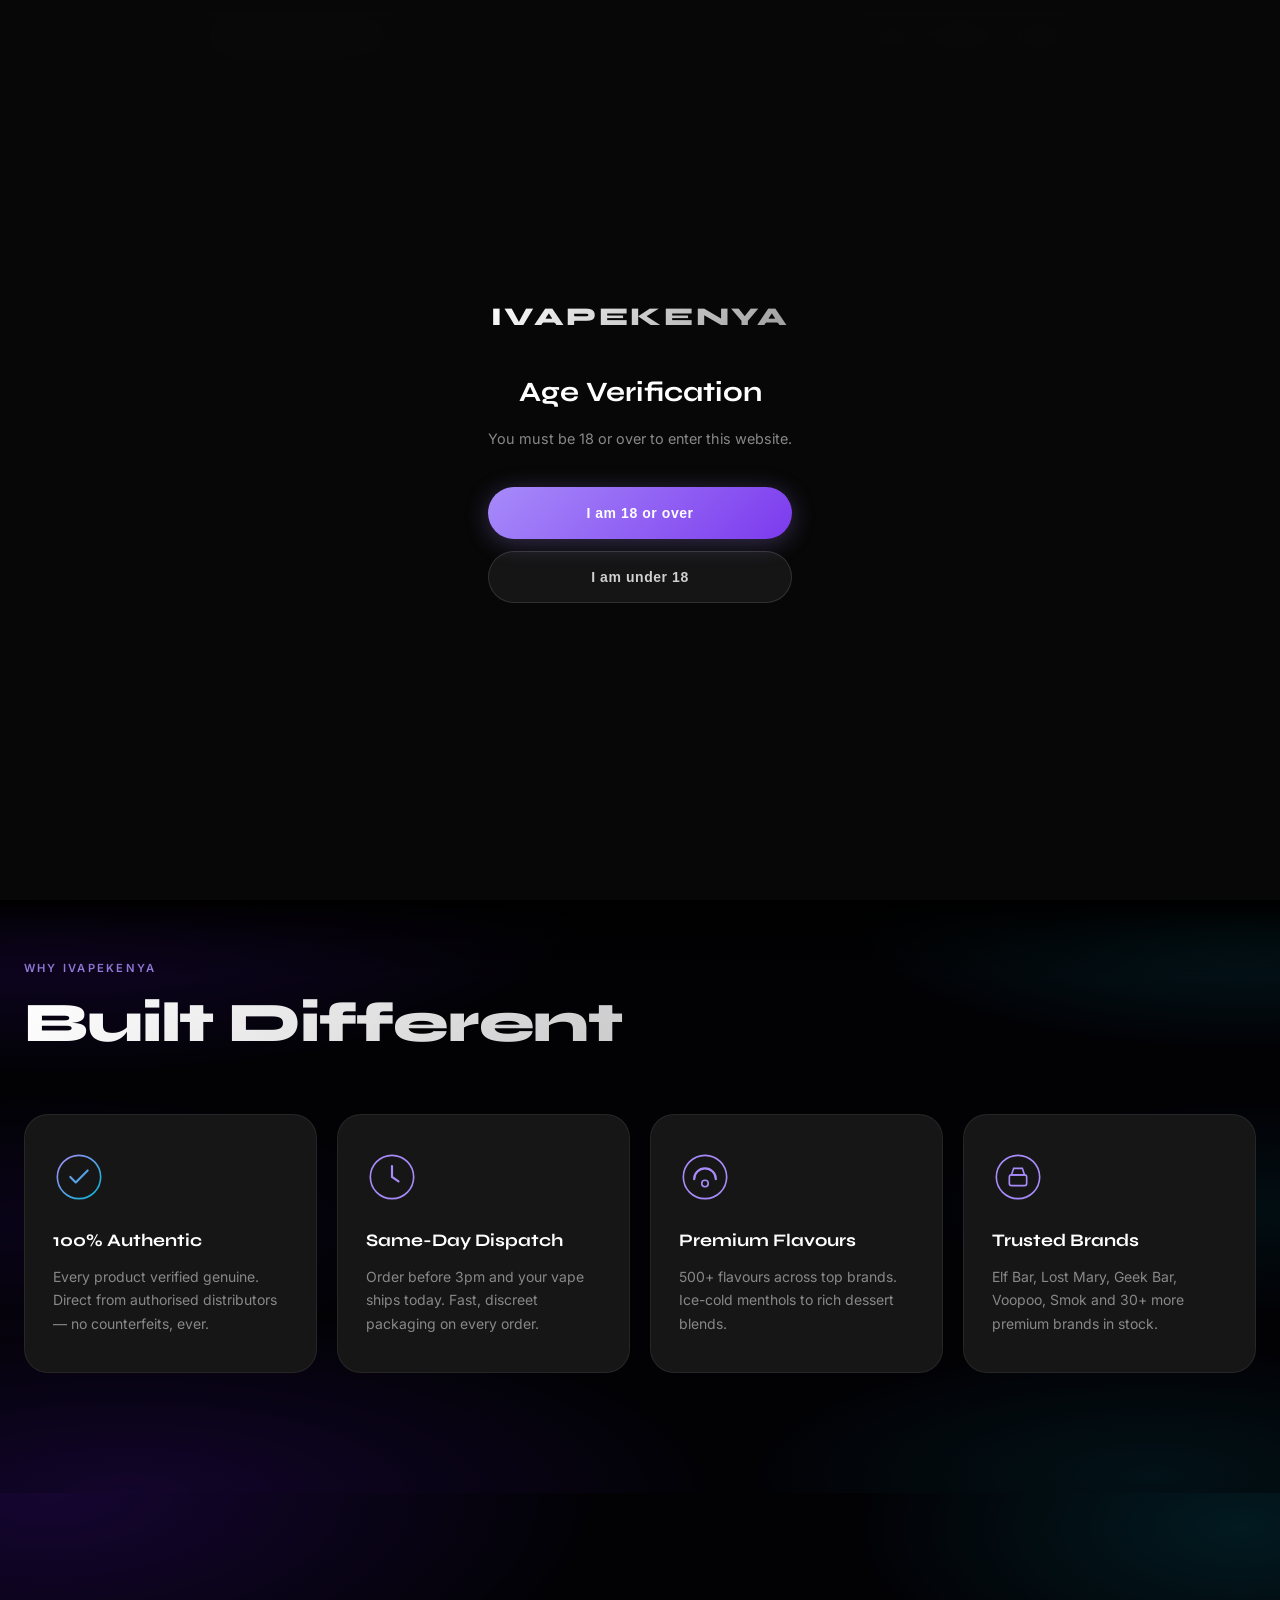
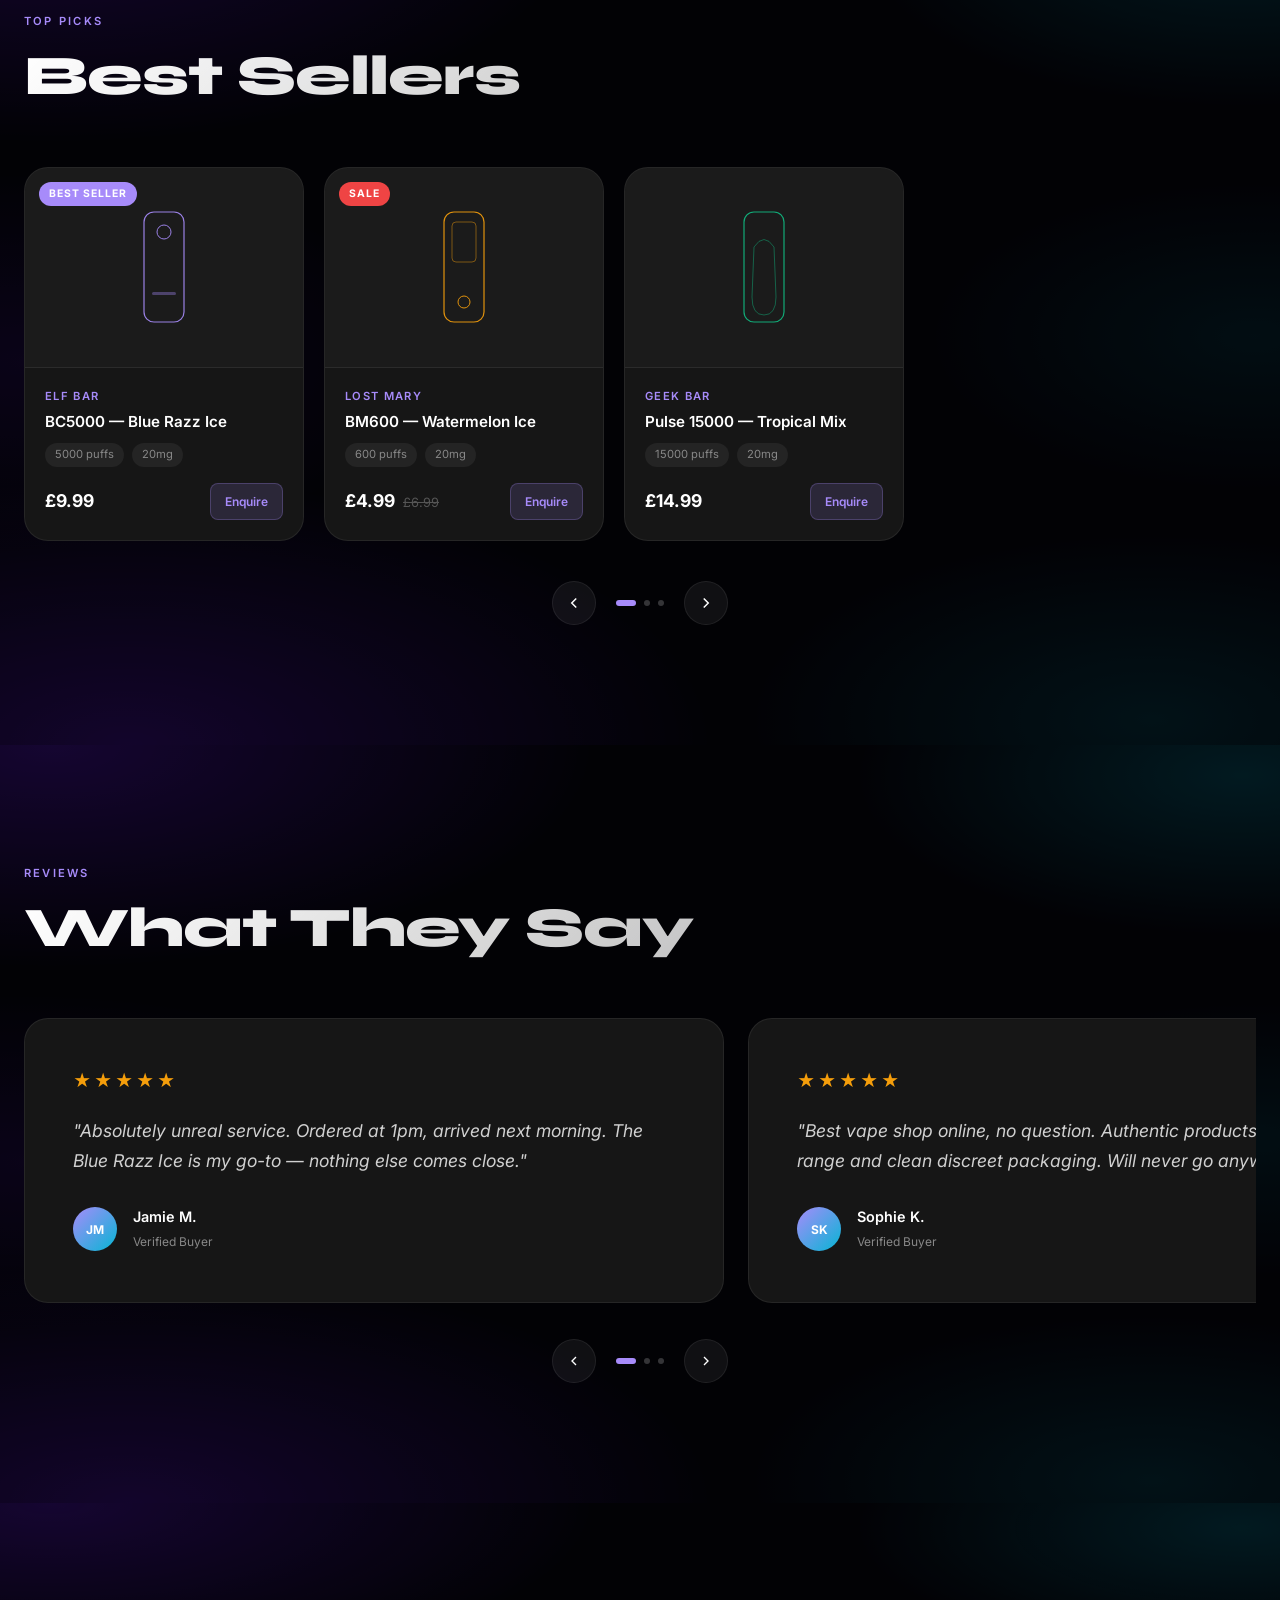
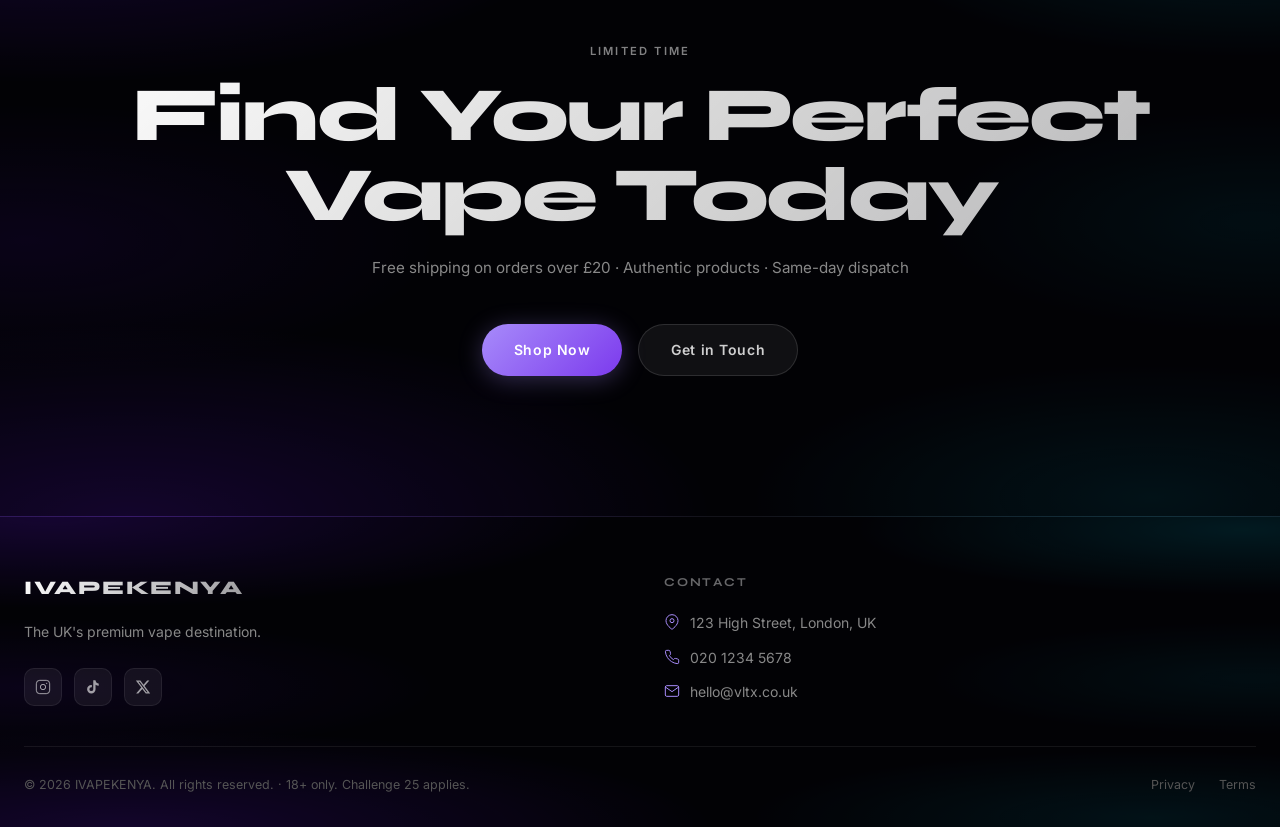
==== commit 8d7b1bb7: "Rename store to IVAPEKENYA Updated all instances: page title, navbar, footer, age gate, copyright. A" ====
--- a/index.html
+++ b/index.html
@@ -3,7 +3,7 @@
 <head>
   <meta charset="UTF-8" />
   <meta name="viewport" content="width=device-width, initial-scale=1.0, viewport-fit=cover" />
-  <title>VLTX — Premium Vapes</title>
+  <title>IVAPEKENYA — Premium Vapes</title>
   <link rel="preconnect" href="https://fonts.googleapis.com" />
   <link rel="preconnect" href="https://fonts.gstatic.com" crossorigin />
   <link href="https://fonts.googleapis.com/css2?family=Inter:wght@300;400;500;600;700;800;900&family=Syne:wght@700;800&display=swap" rel="stylesheet" />
@@ -14,7 +14,7 @@
   <!-- NAVBAR -->
   <nav class="navbar" id="navbar">
     <div class="nav-inner">
-      <a href="#" class="nav-logo">VLTX</a>
+      <a href="#" class="nav-logo">IVAPEKENYA</a>
       <ul class="nav-links">
         <li><a href="#bestsellers">Shop</a></li>
         <li><a href="#testimonials">Reviews</a></li>
@@ -65,7 +65,7 @@
   <!-- FEATURES -->
   <section class="features cosmic-bg" id="features">
     <div class="container">
-      <div class="section-label">Why VLTX</div>
+      <div class="section-label">Why IVAPEKENYA</div>
       <h2 class="section-title">Built Different</h2>
       <div class="features-grid">
         <div class="feature-card" data-delay="0">
@@ -235,7 +235,7 @@
     <div class="container">
       <div class="footer-grid">
         <div class="footer-brand">
-          <div class="footer-logo">VLTX</div>
+          <div class="footer-logo">IVAPEKENYA</div>
           <p>The UK's premium vape destination.</p>
           <div class="social-links">
             <a href="#" aria-label="Instagram" class="social-link">
@@ -268,7 +268,7 @@
         </div>
       </div>
       <div class="footer-bottom">
-        <p>© 2026 VLTX. All rights reserved. · 18+ only. Challenge 25 applies.</p>
+        <p>© 2026 IVAPEKENYA. All rights reserved. · 18+ only. Challenge 25 applies.</p>
         <div class="footer-legal">
           <a href="#">Privacy</a>
           <a href="#">Terms</a>
@@ -280,7 +280,7 @@
   <!-- Age Gate -->
   <div class="age-gate" id="ageGate">
     <div class="age-gate-inner">
-      <div class="age-logo">VLTX</div>
+      <div class="age-logo">IVAPEKENYA</div>
       <h2>Age Verification</h2>
       <p>You must be 18 or over to enter this website.</p>
       <div class="age-buttons">
--- a/style.css
+++ b/style.css
@@ -133,8 +133,8 @@
 .nav-logo {
   font-family: 'Syne', sans-serif;
   font-weight: 800;
-  font-size: 1.1rem;
-  letter-spacing: 0.14em;
+  font-size: 0.9rem;
+  letter-spacing: 0.1em;
   background: linear-gradient(135deg, #fff 0%, rgba(255,255,255,0.7) 100%);
   -webkit-background-clip: text;
   -webkit-text-fill-color: transparent;
@@ -808,8 +808,8 @@
 .footer-logo {
   font-family: 'Syne', sans-serif;
   font-weight: 800;
-  font-size: 1.6rem;
-  letter-spacing: 0.12em;
+  font-size: 1.2rem;
+  letter-spacing: 0.08em;
   margin-bottom: 16px;
   background: linear-gradient(135deg, #fff 0%, rgba(255,255,255,0.6) 100%);
   -webkit-background-clip: text;
@@ -950,8 +950,8 @@
 .age-logo {
   font-family: 'Syne', sans-serif;
   font-weight: 800;
-  font-size: 2.5rem;
-  letter-spacing: 0.15em;
+  font-size: 1.6rem;
+  letter-spacing: 0.1em;
   margin-bottom: 32px;
   background: linear-gradient(135deg, #fff 0%, rgba(255,255,255,0.6) 100%);
   -webkit-background-clip: text;
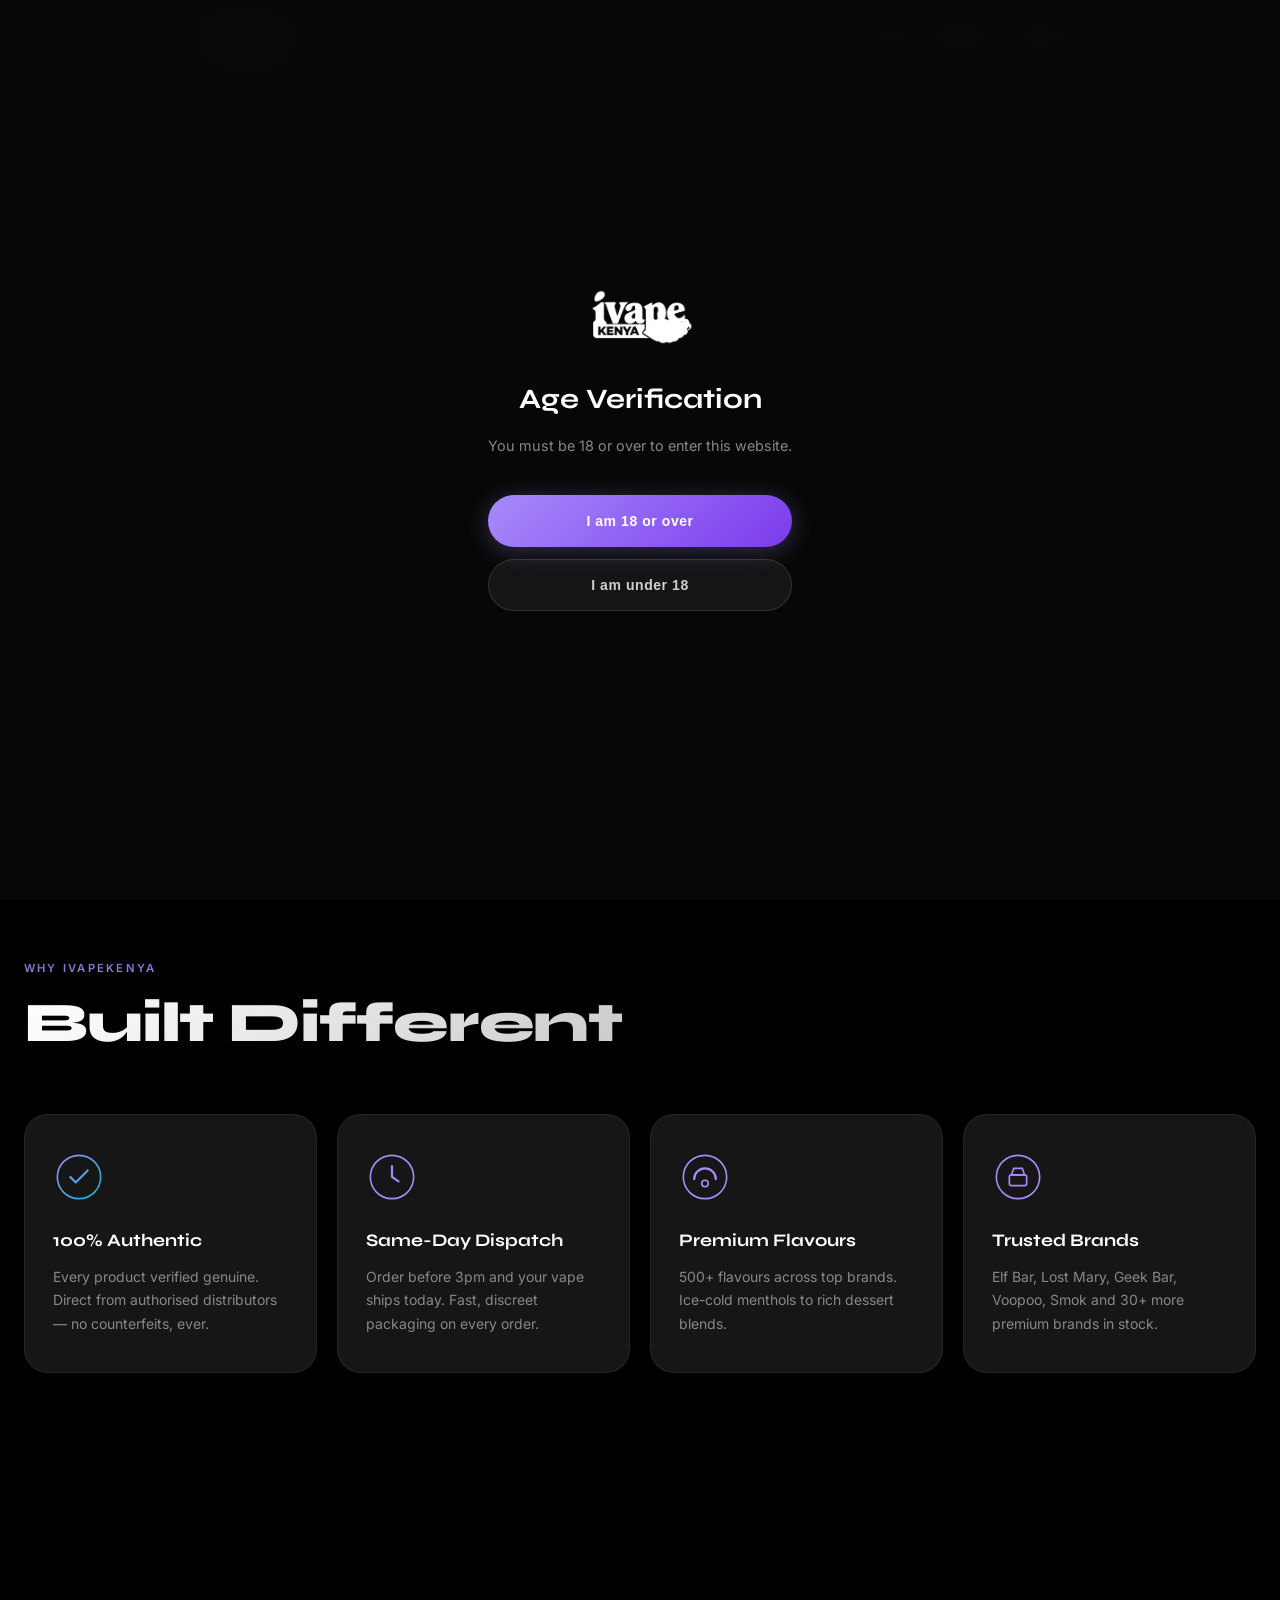
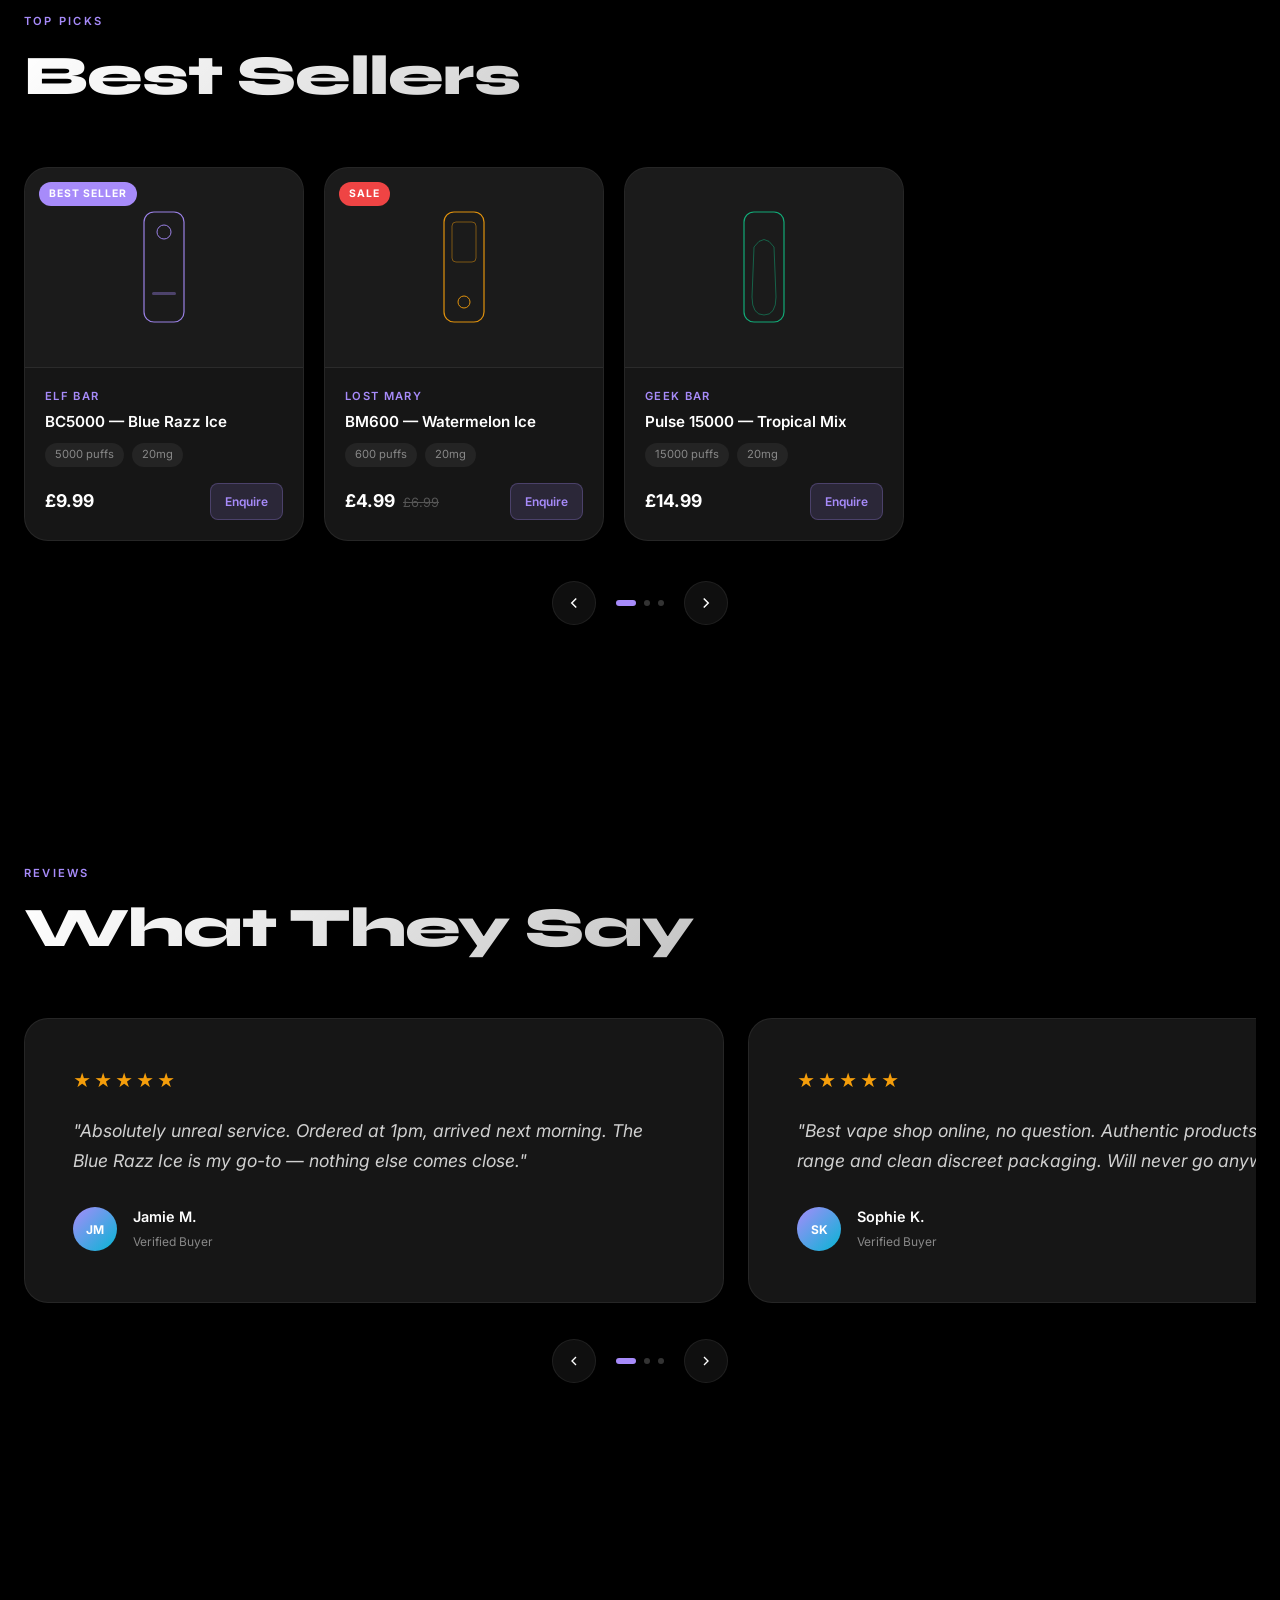
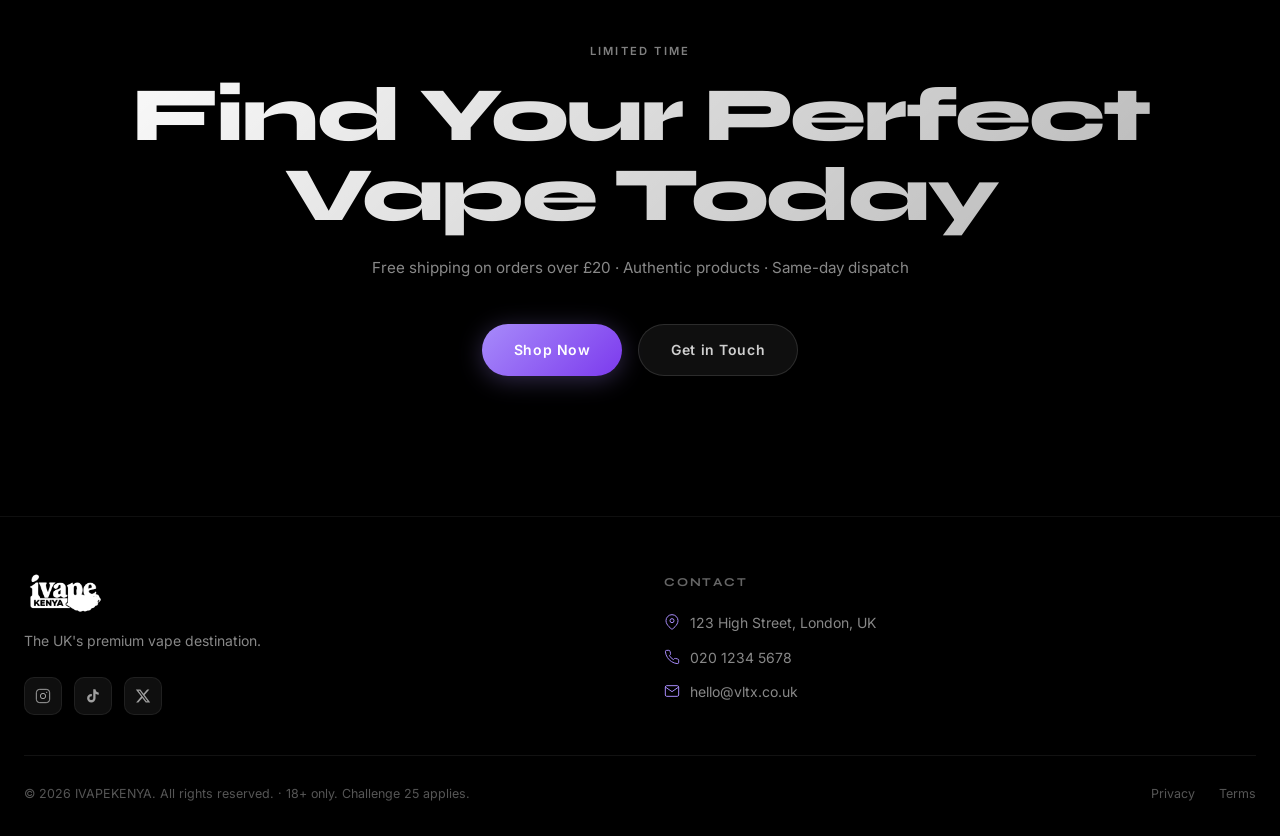
==== commit 2dea5ed4: "Add logo image, revert stop-scroll to original - Added logo6.png as site logo (navbar, footer, age g" ====
--- a/index.html
+++ b/index.html
@@ -14,7 +14,9 @@
   <!-- NAVBAR -->
   <nav class="navbar" id="navbar">
     <div class="nav-inner">
-      <a href="#" class="nav-logo">IVAPEKENYA</a>
+      <a href="#" class="nav-logo">
+        <img src="assets/images/logo.png" alt="iVapeKenya" class="nav-logo-img" />
+      </a>
       <ul class="nav-links">
         <li><a href="#bestsellers">Shop</a></li>
         <li><a href="#testimonials">Reviews</a></li>
@@ -235,7 +237,9 @@
     <div class="container">
       <div class="footer-grid">
         <div class="footer-brand">
-          <div class="footer-logo">IVAPEKENYA</div>
+          <div class="footer-logo">
+            <img src="assets/images/logo.png" alt="iVapeKenya" class="footer-logo-img" />
+          </div>
           <p>The UK's premium vape destination.</p>
           <div class="social-links">
             <a href="#" aria-label="Instagram" class="social-link">
@@ -280,7 +284,9 @@
   <!-- Age Gate -->
   <div class="age-gate" id="ageGate">
     <div class="age-gate-inner">
-      <div class="age-logo">IVAPEKENYA</div>
+      <div class="age-logo">
+        <img src="assets/images/logo.png" alt="iVapeKenya" class="age-logo-img" />
+      </div>
       <h2>Age Verification</h2>
       <p>You must be 18 or over to enter this website.</p>
       <div class="age-buttons">
--- a/style.css
+++ b/style.css
@@ -28,7 +28,7 @@
 
 html {
   scroll-behavior: auto;
-  background: #04040c;
+  background: #000;
   color: var(--white);
   -webkit-font-smoothing: antialiased;
   -moz-osx-font-smoothing: grayscale;
@@ -37,44 +37,15 @@
 
 body {
   font-family: 'Inter', system-ui, sans-serif;
-  background: #04040c;
+  background: #000;
   color: var(--white);
   overflow-x: hidden;
   line-height: 1.6;
 }
 
-/* ═══════════════════════════════════════════
-   COSMIC BACKGROUND — shared across sections
-═══════════════════════════════════════════ */
+/* All sections — plain black */
 .cosmic-bg {
-  position: relative;
-  overflow: hidden;
-  background:
-    radial-gradient(ellipse 65% 45% at 4%   0%,  rgba(112,26,255,0.40) 0%, transparent 65%),
-    radial-gradient(ellipse 50% 35% at 97%  4%,  rgba(6,182,212,0.30)  0%, transparent 60%),
-    radial-gradient(ellipse 55% 38% at 2%   55%, rgba(95,20,220,0.20)  0%, transparent 58%),
-    radial-gradient(ellipse 45% 32% at 98%  52%, rgba(6,182,212,0.15)  0%, transparent 56%),
-    radial-gradient(ellipse 70% 48% at 10% 100%, rgba(112,26,255,0.35) 0%, transparent 65%),
-    radial-gradient(ellipse 52% 36% at 90%  97%, rgba(6,182,212,0.20)  0%, transparent 60%),
-    #04040c;
-}
-
-/* Dark overlay on top of the gradient */
-.cosmic-bg::before {
-  content: '';
-  position: absolute;
-  inset: 0;
-  background: rgba(0, 0, 0, 0.55);
-  pointer-events: none;
-  z-index: 0;
-}
-
-/* Push section content above overlay */
-.cosmic-bg > .container,
-.cosmic-bg > .cta-inner,
-.cosmic-bg .container {
-  position: relative;
-  z-index: 1;
+  background: #000;
 }
 
 a { color: inherit; text-decoration: none; }
@@ -131,14 +102,16 @@
 }
 
 .nav-logo {
-  font-family: 'Syne', sans-serif;
-  font-weight: 800;
-  font-size: 0.9rem;
-  letter-spacing: 0.1em;
-  background: linear-gradient(135deg, #fff 0%, rgba(255,255,255,0.7) 100%);
-  -webkit-background-clip: text;
-  -webkit-text-fill-color: transparent;
-  background-clip: text;
+  display: flex;
+  align-items: center;
+}
+
+.nav-logo-img {
+  height: 32px;
+  width: auto;
+  display: block;
+  /* invert black logo to white */
+  filter: brightness(0) invert(1);
 }
 
 .nav-links {
@@ -806,16 +779,14 @@
 }
 
 .footer-logo {
-  font-family: 'Syne', sans-serif;
-  font-weight: 800;
-  font-size: 1.2rem;
-  letter-spacing: 0.08em;
   margin-bottom: 16px;
-  background: linear-gradient(135deg, #fff 0%, rgba(255,255,255,0.6) 100%);
-  -webkit-background-clip: text;
-  -webkit-text-fill-color: transparent;
-  background-clip: text;
-  width: fit-content;
+}
+
+.footer-logo-img {
+  height: 40px;
+  width: auto;
+  display: block;
+  filter: brightness(0) invert(1);
 }
 
 .footer-brand p {
@@ -948,15 +919,15 @@
 }
 
 .age-logo {
-  font-family: 'Syne', sans-serif;
-  font-weight: 800;
-  font-size: 1.6rem;
-  letter-spacing: 0.1em;
   margin-bottom: 32px;
-  background: linear-gradient(135deg, #fff 0%, rgba(255,255,255,0.6) 100%);
-  -webkit-background-clip: text;
-  -webkit-text-fill-color: transparent;
-  background-clip: text;
+}
+
+.age-logo-img {
+  height: 56px;
+  width: auto;
+  display: block;
+  margin: 0 auto;
+  filter: brightness(0) invert(1);
 }
 
 .age-gate-inner h2 {
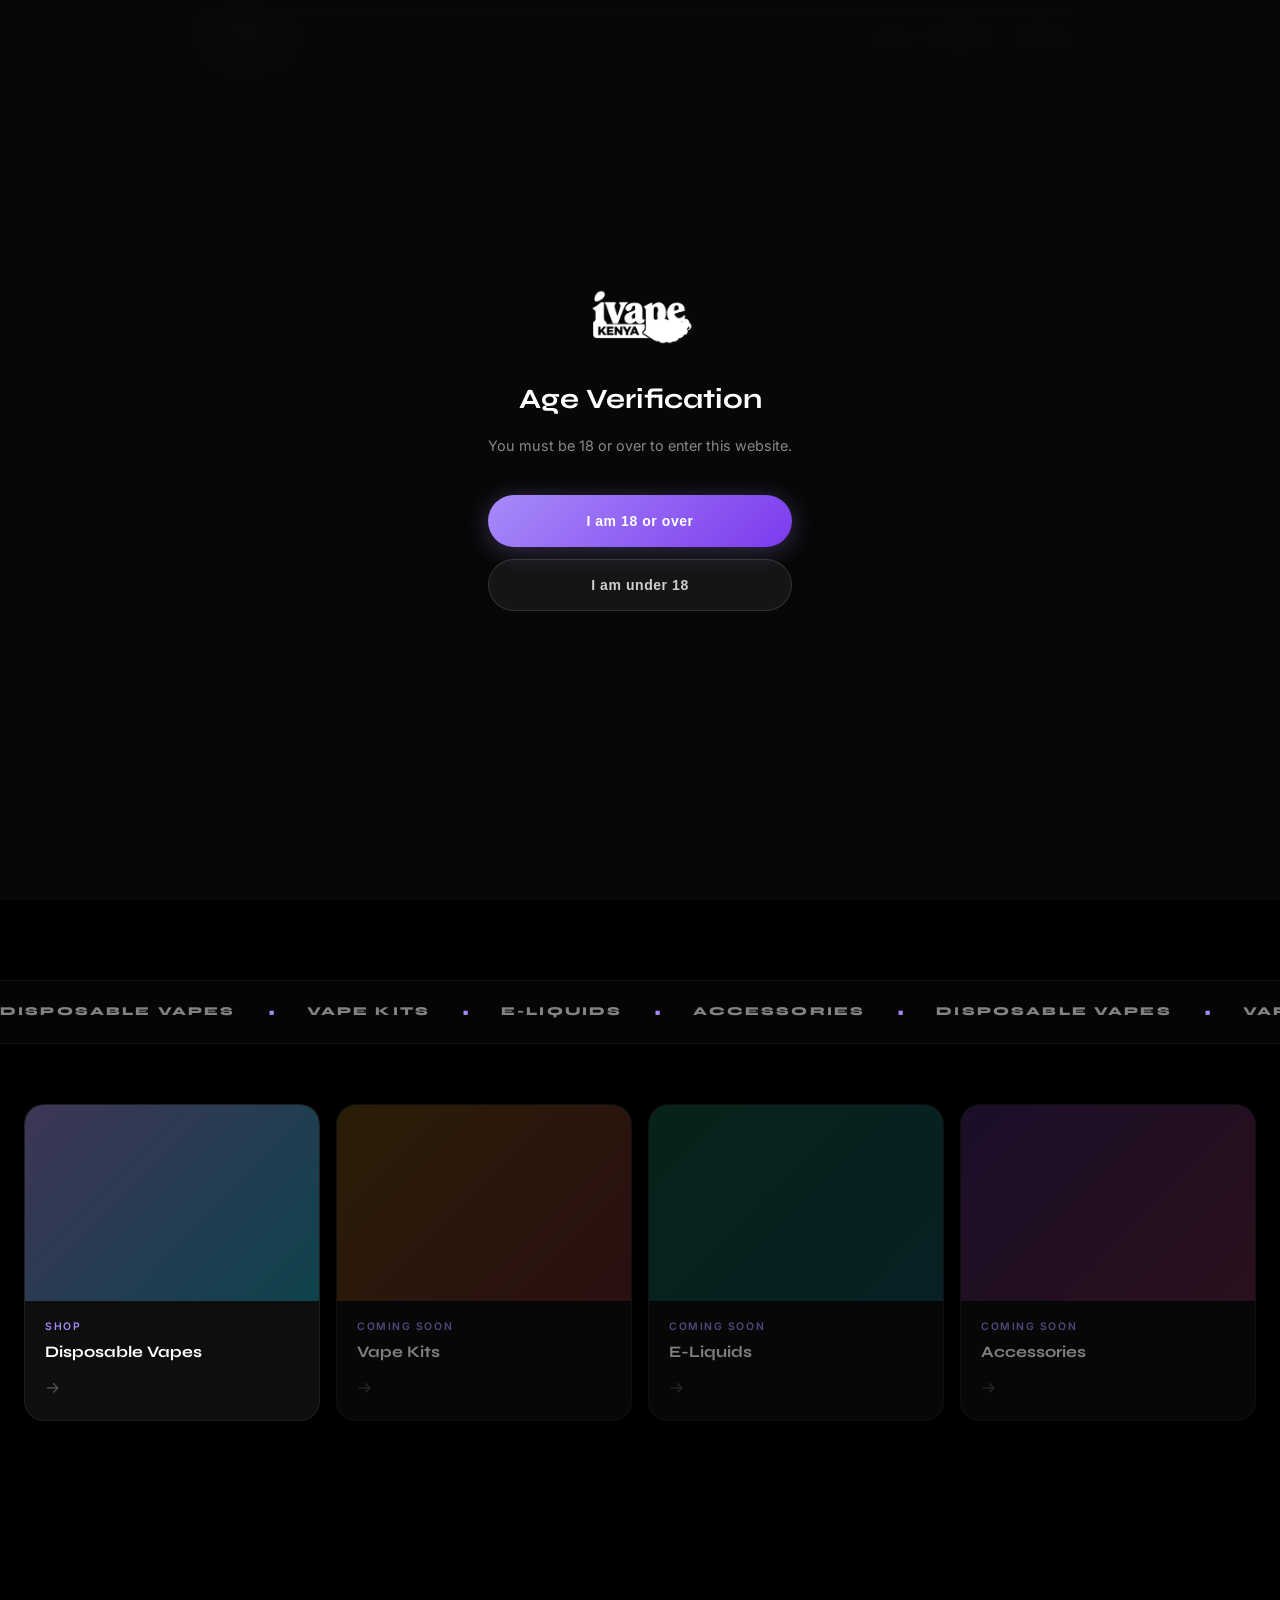
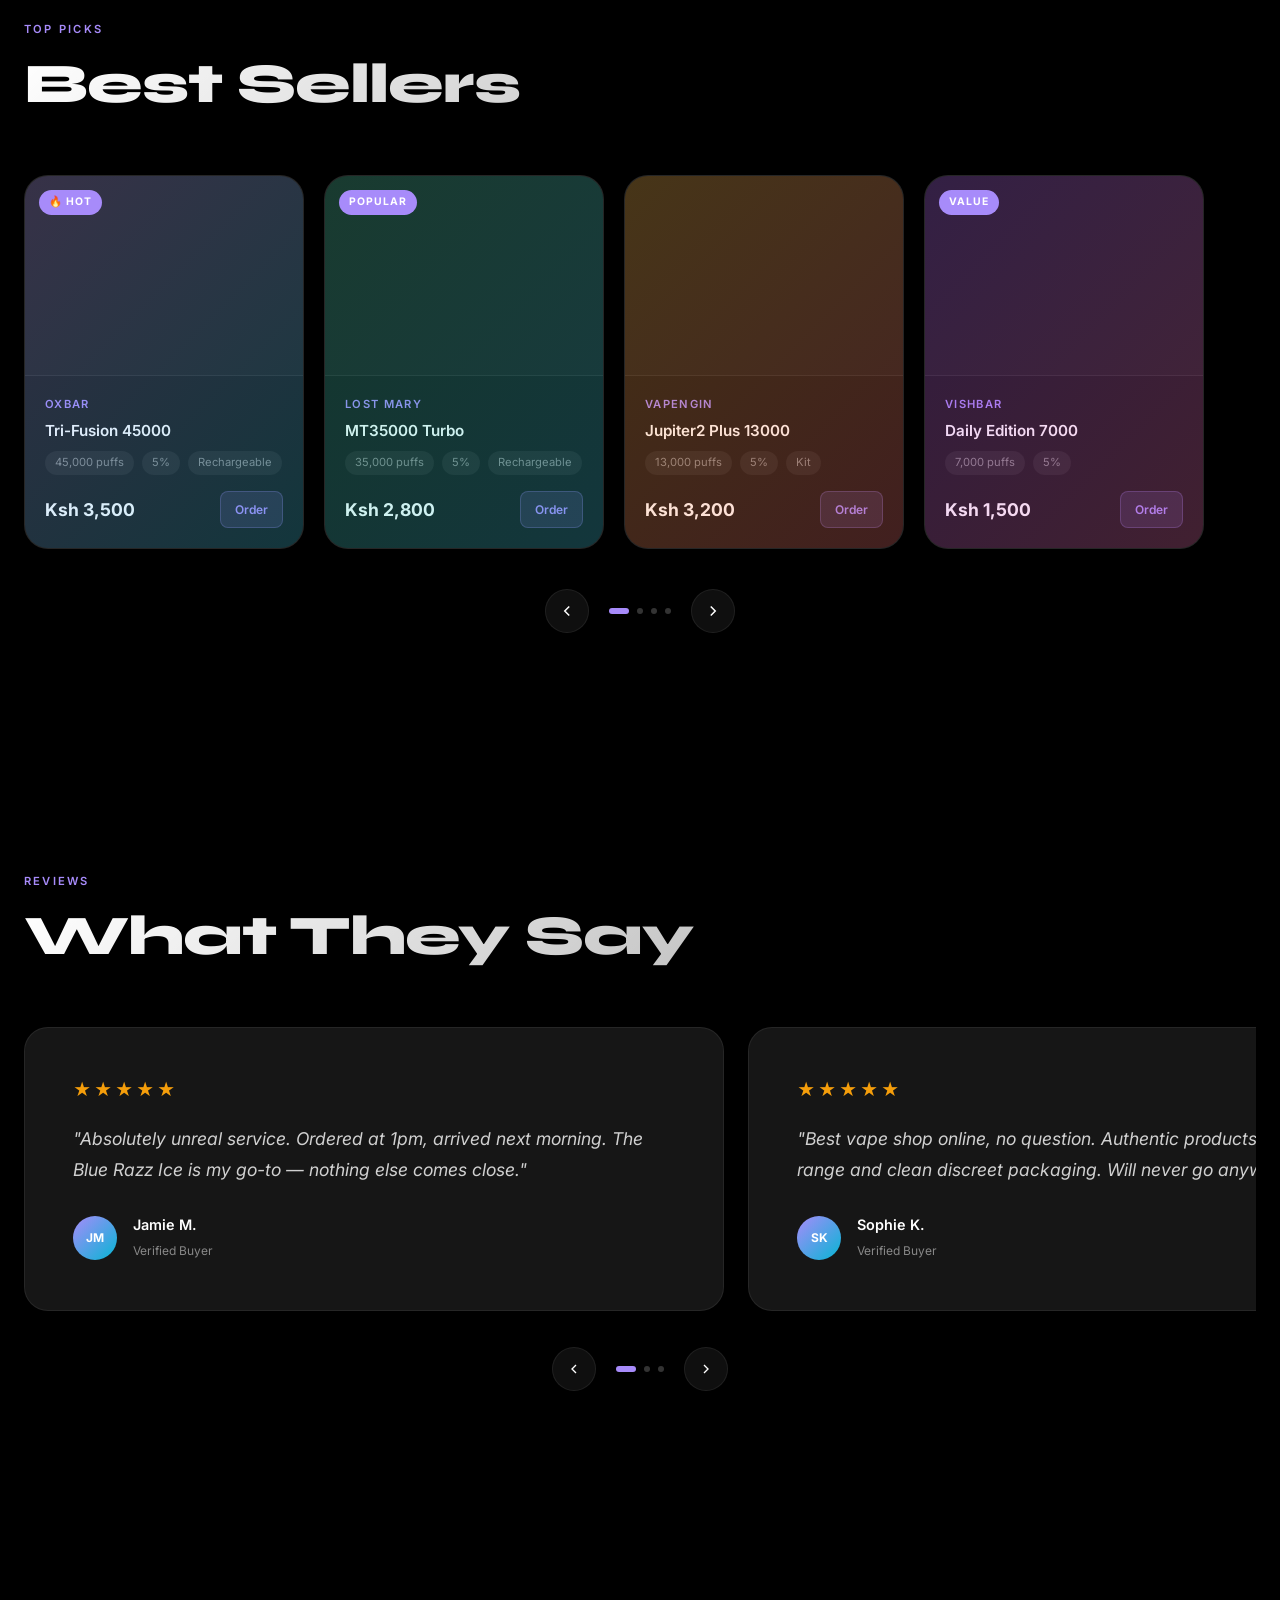
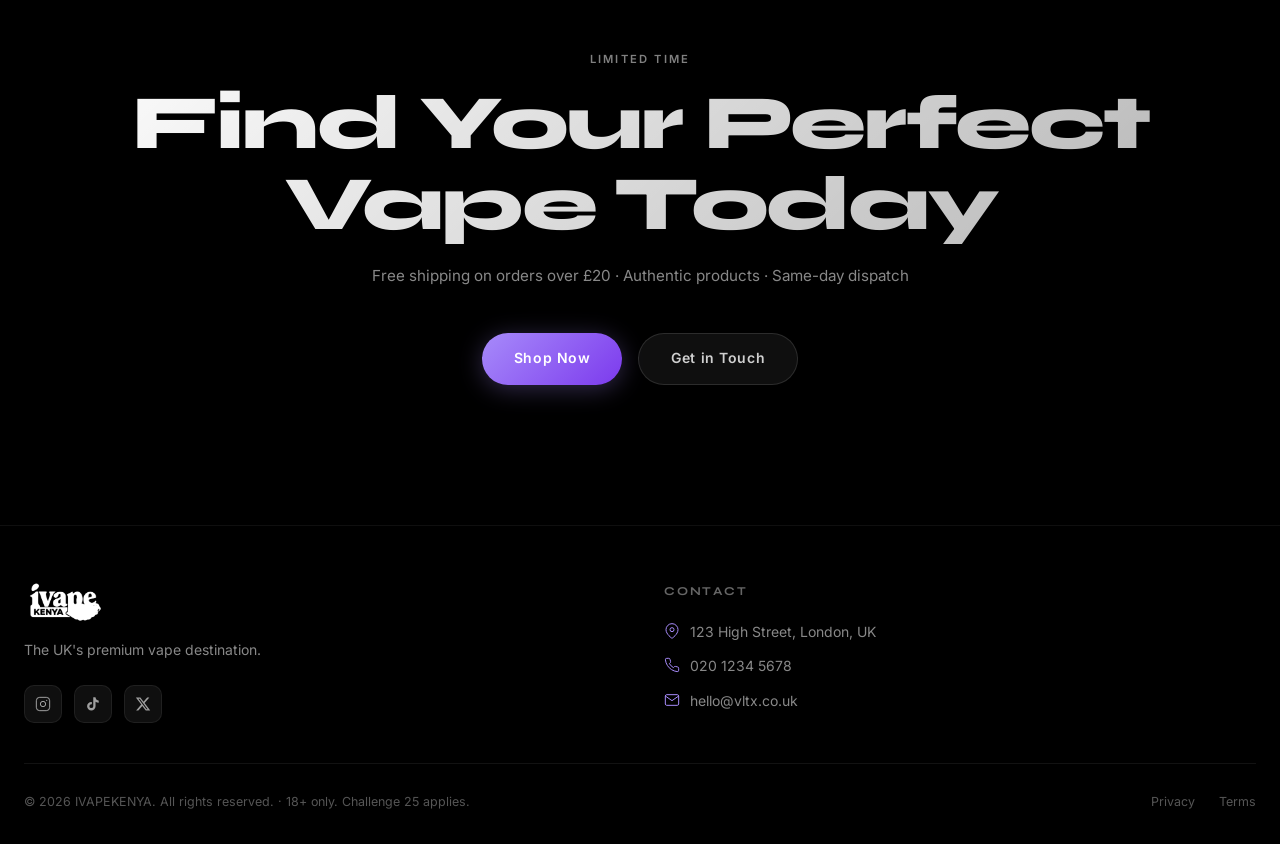
==== commit 655bb259: "Add categories + disposables catalog + marquee + real product data" ====
--- a/index.html
+++ b/index.html
@@ -18,7 +18,7 @@
         <img src="assets/images/logo.png" alt="iVapeKenya" class="nav-logo-img" />
       </a>
       <ul class="nav-links">
-        <li><a href="#bestsellers">Shop</a></li>
+        <li><a href="#categories">Shop</a></li>
         <li><a href="#testimonials">Reviews</a></li>
         <li><a href="#contact">Contact</a></li>
       </ul>
@@ -64,40 +64,76 @@
     </div>
   </section>
 
-  <!-- FEATURES -->
-  <section class="features cosmic-bg" id="features">
+  <!-- CATEGORIES -->
+  <section class="categories-section" id="categories">
+
+    <!-- Infinite marquee strip -->
+    <div class="marquee-wrap">
+      <div class="marquee-track">
+        <span>DISPOSABLE VAPES</span><span class="mdot">•</span>
+        <span>VAPE KITS</span><span class="mdot">•</span>
+        <span>E-LIQUIDS</span><span class="mdot">•</span>
+        <span>ACCESSORIES</span><span class="mdot">•</span>
+        <span>DISPOSABLE VAPES</span><span class="mdot">•</span>
+        <span>VAPE KITS</span><span class="mdot">•</span>
+        <span>E-LIQUIDS</span><span class="mdot">•</span>
+        <span>ACCESSORIES</span><span class="mdot">•</span>
+        <span>DISPOSABLE VAPES</span><span class="mdot">•</span>
+        <span>VAPE KITS</span><span class="mdot">•</span>
+        <span>E-LIQUIDS</span><span class="mdot">•</span>
+        <span>ACCESSORIES</span><span class="mdot">•</span>
+      </div>
+    </div>
+
+    <!-- Category cards -->
     <div class="container">
-      <div class="section-label">Why IVAPEKENYA</div>
-      <h2 class="section-title">Built Different</h2>
-      <div class="features-grid">
-        <div class="feature-card" data-delay="0">
-          <div class="feature-icon">
-            <svg viewBox="0 0 48 48" fill="none"><circle cx="24" cy="24" r="20" stroke="url(#g1)" stroke-width="1.5"/><path d="M16 24l5 5 11-11" stroke="url(#g1)" stroke-width="2" stroke-linecap="round" stroke-linejoin="round"/><defs><linearGradient id="g1" x1="4" y1="4" x2="44" y2="44" gradientUnits="userSpaceOnUse"><stop stop-color="#a78bfa"/><stop offset="1" stop-color="#06b6d4"/></linearGradient></defs></svg>
-          </div>
-          <h3>100% Authentic</h3>
-          <p>Every product verified genuine. Direct from authorised distributors — no counterfeits, ever.</p>
-        </div>
-        <div class="feature-card" data-delay="100">
-          <div class="feature-icon">
-            <svg viewBox="0 0 48 48" fill="none"><circle cx="24" cy="24" r="20" stroke="url(#g2)" stroke-width="1.5"/><path d="M24 14v10l6 4" stroke="url(#g2)" stroke-width="2" stroke-linecap="round"/><defs><linearGradient id="g2" x1="4" y1="4" x2="44" y2="44"><stop stop-color="#a78bfa"/><stop offset="1" stop-color="#06b6d4"/></linearGradient></defs></svg>
-          </div>
-          <h3>Same-Day Dispatch</h3>
-          <p>Order before 3pm and your vape ships today. Fast, discreet packaging on every order.</p>
-        </div>
-        <div class="feature-card" data-delay="200">
-          <div class="feature-icon">
-            <svg viewBox="0 0 48 48" fill="none"><circle cx="24" cy="24" r="20" stroke="url(#g3)" stroke-width="1.5"/><path d="M14 26c0-5.5 4.5-10 10-10s10 4.5 10 10" stroke="url(#g3)" stroke-width="2" stroke-linecap="round"/><circle cx="24" cy="30" r="3" stroke="url(#g3)" stroke-width="1.5"/><defs><linearGradient id="g3" x1="4" y1="4" x2="44" y2="44"><stop stop-color="#a78bfa"/><stop offset="1" stop-color="#06b6d4"/></linearGradient></defs></svg>
-          </div>
-          <h3>Premium Flavours</h3>
-          <p>500+ flavours across top brands. Ice-cold menthols to rich dessert blends.</p>
-        </div>
-        <div class="feature-card" data-delay="300">
-          <div class="feature-icon">
-            <svg viewBox="0 0 48 48" fill="none"><circle cx="24" cy="24" r="20" stroke="url(#g4)" stroke-width="1.5"/><path d="M20 16h8l2 6H18l2-6z" stroke="url(#g4)" stroke-width="1.5"/><rect x="16" y="22" width="16" height="10" rx="2" stroke="url(#g4)" stroke-width="1.5"/><defs><linearGradient id="g4" x1="4" y1="4" x2="44" y2="44"><stop stop-color="#a78bfa"/><stop offset="1" stop-color="#06b6d4"/></linearGradient></defs></svg>
-          </div>
-          <h3>Trusted Brands</h3>
-          <p>Elf Bar, Lost Mary, Geek Bar, Voopoo, Smok and 30+ more premium brands in stock.</p>
-        </div>
+      <div class="cat-grid">
+
+        <a class="cat-card" href="disposables.html">
+          <div class="cat-img-wrap">
+            <img src="assets/images/categories/disposables.jpg" alt="Disposable Vapes" class="cat-img" onerror="this.style.display='none'" />
+            <div class="cat-fallback-bg" style="--c1:#a78bfa;--c2:#06b6d4"></div>
+          </div>
+          <div class="cat-info">
+            <span class="cat-label">Shop</span>
+            <h3>Disposable Vapes</h3>
+            <span class="cat-arrow">→</span>
+          </div>
+        </a>
+
+        <a class="cat-card cat-soon" href="#">
+          <div class="cat-img-wrap">
+            <div class="cat-fallback-bg" style="--c1:#f59e0b;--c2:#ef4444"></div>
+          </div>
+          <div class="cat-info">
+            <span class="cat-label">Coming Soon</span>
+            <h3>Vape Kits</h3>
+            <span class="cat-arrow">→</span>
+          </div>
+        </a>
+
+        <a class="cat-card cat-soon" href="#">
+          <div class="cat-img-wrap">
+            <div class="cat-fallback-bg" style="--c1:#10b981;--c2:#06b6d4"></div>
+          </div>
+          <div class="cat-info">
+            <span class="cat-label">Coming Soon</span>
+            <h3>E-Liquids</h3>
+            <span class="cat-arrow">→</span>
+          </div>
+        </a>
+
+        <a class="cat-card cat-soon" href="#">
+          <div class="cat-img-wrap">
+            <div class="cat-fallback-bg" style="--c1:#9333ea;--c2:#ec4899"></div>
+          </div>
+          <div class="cat-info">
+            <span class="cat-label">Coming Soon</span>
+            <h3>Accessories</h3>
+            <span class="cat-arrow">→</span>
+          </div>
+        </a>
+
       </div>
     </div>
   </section>
@@ -109,56 +145,74 @@
       <h2 class="section-title">Best Sellers</h2>
       <div class="carousel-wrap">
         <div class="carousel" id="carousel">
+
           <div class="product-card">
-            <div class="product-badge">Best Seller</div>
+            <div class="product-badge">🔥 Hot</div>
             <div class="product-img">
-              <div class="product-placeholder" style="--c1:#a78bfa;--c2:#06b6d4">
-                <svg viewBox="0 0 60 120" fill="none"><rect x="10" y="5" width="40" height="110" rx="10" stroke="url(#p1)" stroke-width="1.2"/><circle cx="30" cy="25" r="7" stroke="url(#p1)" stroke-width="1"/><rect x="18" y="85" width="24" height="3" rx="1.5" fill="url(#p1)" opacity=".4"/><defs><linearGradient id="p1" x1="10" y1="5" x2="50" y2="115"><stop stop-color="#a78bfa"/><stop offset="1" stop-color="#06b6d4"/></linearGradient></defs></svg>
+              <img src="assets/images/products/oxbar-tri-fusion.jpg" alt="OxBar Tri-Fusion" class="prod-img" onerror="this.style.display='none'" />
+              <div class="prod-img-fallback" style="--c1:#a78bfa;--c2:#06b6d4"></div>
+            </div>
+            <div class="product-info">
+              <div class="product-brand">OxBar</div>
+              <h4>Tri-Fusion 45000</h4>
+              <div class="product-meta"><span>45,000 puffs</span><span>5%</span><span>Rechargeable</span></div>
+              <div class="product-footer">
+                <span class="product-price">Ksh 3,500</span>
+                <a href="https://wa.link/9jaeyj" target="_blank" class="add-btn">Order</a>
               </div>
             </div>
-            <div class="product-info">
-              <div class="product-brand">Elf Bar</div>
-              <h4>BC5000 — Blue Razz Ice</h4>
-              <div class="product-meta"><span>5000 puffs</span><span>20mg</span></div>
-              <div class="product-footer">
-                <span class="product-price">£9.99</span>
-                <a href="#contact" class="add-btn">Enquire</a>
-              </div>
-            </div>
-          </div>
+          </div>
+
           <div class="product-card">
-            <div class="product-badge sale">Sale</div>
+            <div class="product-badge">Popular</div>
             <div class="product-img">
-              <div class="product-placeholder" style="--c1:#f59e0b;--c2:#ef4444">
-                <svg viewBox="0 0 60 120" fill="none"><rect x="10" y="5" width="40" height="110" rx="10" stroke="url(#p2)" stroke-width="1.2"/><rect x="18" y="15" width="24" height="40" rx="4" stroke="url(#p2)" stroke-width="1" opacity=".5"/><circle cx="30" cy="95" r="6" stroke="url(#p2)" stroke-width="1"/><defs><linearGradient id="p2" x1="10" y1="5" x2="50" y2="115"><stop stop-color="#f59e0b"/><stop offset="1" stop-color="#ef4444"/></linearGradient></defs></svg>
-              </div>
+              <img src="assets/images/products/lostmary-mt35000.jpg" alt="LostMary MT35000" class="prod-img" onerror="this.style.display='none'" />
+              <div class="prod-img-fallback" style="--c1:#10b981;--c2:#06b6d4"></div>
             </div>
             <div class="product-info">
               <div class="product-brand">Lost Mary</div>
-              <h4>BM600 — Watermelon Ice</h4>
-              <div class="product-meta"><span>600 puffs</span><span>20mg</span></div>
+              <h4>MT35000 Turbo</h4>
+              <div class="product-meta"><span>35,000 puffs</span><span>5%</span><span>Rechargeable</span></div>
               <div class="product-footer">
-                <span class="product-price">£4.99 <s>£6.99</s></span>
-                <a href="#contact" class="add-btn">Enquire</a>
+                <span class="product-price">Ksh 2,800</span>
+                <a href="https://wa.link/9jaeyj" target="_blank" class="add-btn">Order</a>
               </div>
             </div>
           </div>
+
           <div class="product-card">
             <div class="product-img">
-              <div class="product-placeholder" style="--c1:#10b981;--c2:#06b6d4">
-                <svg viewBox="0 0 60 120" fill="none"><rect x="10" y="5" width="40" height="110" rx="10" stroke="url(#p3)" stroke-width="1.2"/><path d="M20 40 Q30 25 40 40 L42 90 Q42 108 30 108 Q18 108 18 90 Z" stroke="url(#p3)" stroke-width="1" opacity=".5"/><defs><linearGradient id="p3" x1="10" y1="5" x2="50" y2="115"><stop stop-color="#10b981"/><stop offset="1" stop-color="#06b6d4"/></linearGradient></defs></svg>
+              <img src="assets/images/products/vapengin-jupiter2-plus-kit.jpg" alt="VapenginJupiter2 Plus" class="prod-img" onerror="this.style.display='none'" />
+              <div class="prod-img-fallback" style="--c1:#f59e0b;--c2:#ef4444"></div>
+            </div>
+            <div class="product-info">
+              <div class="product-brand">Vapengin</div>
+              <h4>Jupiter2 Plus 13000</h4>
+              <div class="product-meta"><span>13,000 puffs</span><span>5%</span><span>Kit</span></div>
+              <div class="product-footer">
+                <span class="product-price">Ksh 3,200</span>
+                <a href="https://wa.link/9jaeyj" target="_blank" class="add-btn">Order</a>
               </div>
             </div>
+          </div>
+
+          <div class="product-card">
+            <div class="product-badge">Value</div>
+            <div class="product-img">
+              <img src="assets/images/products/vishbar-daily.jpg" alt="VishBar Daily" class="prod-img" onerror="this.style.display='none'" />
+              <div class="prod-img-fallback" style="--c1:#9333ea;--c2:#ec4899"></div>
+            </div>
             <div class="product-info">
-              <div class="product-brand">Geek Bar</div>
-              <h4>Pulse 15000 — Tropical Mix</h4>
-              <div class="product-meta"><span>15000 puffs</span><span>20mg</span></div>
+              <div class="product-brand">VishBar</div>
+              <h4>Daily Edition 7000</h4>
+              <div class="product-meta"><span>7,000 puffs</span><span>5%</span></div>
               <div class="product-footer">
-                <span class="product-price">£14.99</span>
-                <a href="#contact" class="add-btn">Enquire</a>
+                <span class="product-price">Ksh 1,500</span>
+                <a href="https://wa.link/9jaeyj" target="_blank" class="add-btn">Order</a>
               </div>
             </div>
           </div>
+
         </div>
         <div class="carousel-controls">
           <button class="carousel-btn prev" id="carouselPrev" aria-label="Previous">
--- a/style.css
+++ b/style.css
@@ -316,22 +316,170 @@
 }
 
 /* ═══════════════════════════════════════════
-   FEATURES
-═══════════════════════════════════════════ */
-.features {
-  padding: 60px 0 120px;
-}
-
-.features::after {
+   CATEGORIES SECTION
+═══════════════════════════════════════════ */
+.categories-section {
+  background: #000;
+  padding-bottom: 80px;
+  overflow: hidden;
+  position: relative;
+}
+
+.categories-section::before {
   content: '';
-  position: absolute;
-  top: 0;
-  left: 0;
-  right: 0;
+  display: block;
   height: 80px;
   background: linear-gradient(to bottom, #000 0%, transparent 100%);
-  pointer-events: none;
-  z-index: 2;
+}
+
+/* ── Marquee ────────────────────────────── */
+.marquee-wrap {
+  overflow: hidden;
+  border-top: 1px solid rgba(255,255,255,0.06);
+  border-bottom: 1px solid rgba(255,255,255,0.06);
+  padding: 18px 0;
+  margin-bottom: 60px;
+  background: rgba(255,255,255,0.02);
+}
+
+.marquee-track {
+  display: flex;
+  align-items: center;
+  gap: 32px;
+  width: max-content;
+  animation: marqueeScroll 22s linear infinite;
+  white-space: nowrap;
+}
+
+.marquee-track span {
+  font-family: 'Syne', sans-serif;
+  font-size: 0.75rem;
+  font-weight: 800;
+  letter-spacing: 0.18em;
+  text-transform: uppercase;
+  color: rgba(255,255,255,0.5);
+}
+
+.marquee-track .mdot {
+  color: var(--accent);
+  font-size: 1rem;
+  letter-spacing: 0;
+  font-weight: 700;
+}
+
+@keyframes marqueeScroll {
+  from { transform: translateX(0); }
+  to   { transform: translateX(-33.33%); }
+}
+
+.marquee-wrap:hover .marquee-track { animation-play-state: paused; }
+
+/* ── Category cards ─────────────────────── */
+.cat-grid {
+  display: grid;
+  grid-template-columns: repeat(4, 1fr);
+  gap: 16px;
+}
+
+.cat-card {
+  position: relative;
+  display: flex;
+  flex-direction: column;
+  border-radius: 20px;
+  overflow: hidden;
+  border: 1px solid rgba(255,255,255,0.07);
+  transition: border-color 0.3s, transform 0.3s;
+  text-decoration: none;
+  background: #0e0e0e;
+  cursor: pointer;
+}
+
+.cat-card:hover {
+  border-color: rgba(167,139,250,0.3);
+  transform: translateY(-5px);
+}
+
+.cat-card.cat-soon { opacity: 0.5; pointer-events: none; }
+
+.cat-img-wrap {
+  position: relative;
+  aspect-ratio: 3 / 2;
+  overflow: hidden;
+  background: #111;
+}
+
+.cat-img {
+  position: absolute;
+  inset: 0;
+  width: 100%;
+  height: 100%;
+  object-fit: cover;
+  z-index: 1;
+  transition: transform 0.5s ease;
+}
+.cat-card:hover .cat-img { transform: scale(1.05); }
+
+.cat-fallback-bg {
+  position: absolute;
+  inset: 0;
+  background: linear-gradient(135deg, var(--c1), var(--c2));
+  opacity: 0.3;
+}
+
+.cat-info {
+  padding: 18px 20px 20px;
+  display: flex;
+  flex-direction: column;
+  gap: 4px;
+}
+
+.cat-label {
+  font-size: 0.65rem;
+  font-weight: 600;
+  letter-spacing: 0.15em;
+  text-transform: uppercase;
+  color: var(--accent);
+}
+
+.cat-info h3 {
+  font-family: 'Syne', sans-serif;
+  font-size: 1rem;
+  font-weight: 700;
+  color: var(--white);
+  margin: 0;
+}
+
+.cat-arrow {
+  font-size: 1rem;
+  color: rgba(255,255,255,0.3);
+  margin-top: 6px;
+  transition: color 0.2s, transform 0.2s;
+  display: inline-block;
+}
+.cat-card:hover .cat-arrow { color: var(--accent); transform: translateX(4px); }
+
+/* ── Best Sellers product images ─────────── */
+.prod-img {
+  position: absolute;
+  inset: 0;
+  width: 100%;
+  height: 100%;
+  object-fit: cover;
+  z-index: 1;
+}
+
+.prod-img-fallback {
+  position: absolute;
+  inset: 0;
+  background: linear-gradient(135deg, var(--c1), var(--c2));
+  opacity: 0.2;
+}
+
+@media (max-width: 1024px) {
+  .cat-grid { grid-template-columns: repeat(2, 1fr); }
+}
+@media (max-width: 640px) {
+  .cat-grid { grid-template-columns: repeat(2, 1fr); gap: 12px; }
 }
 
 .features-grid {
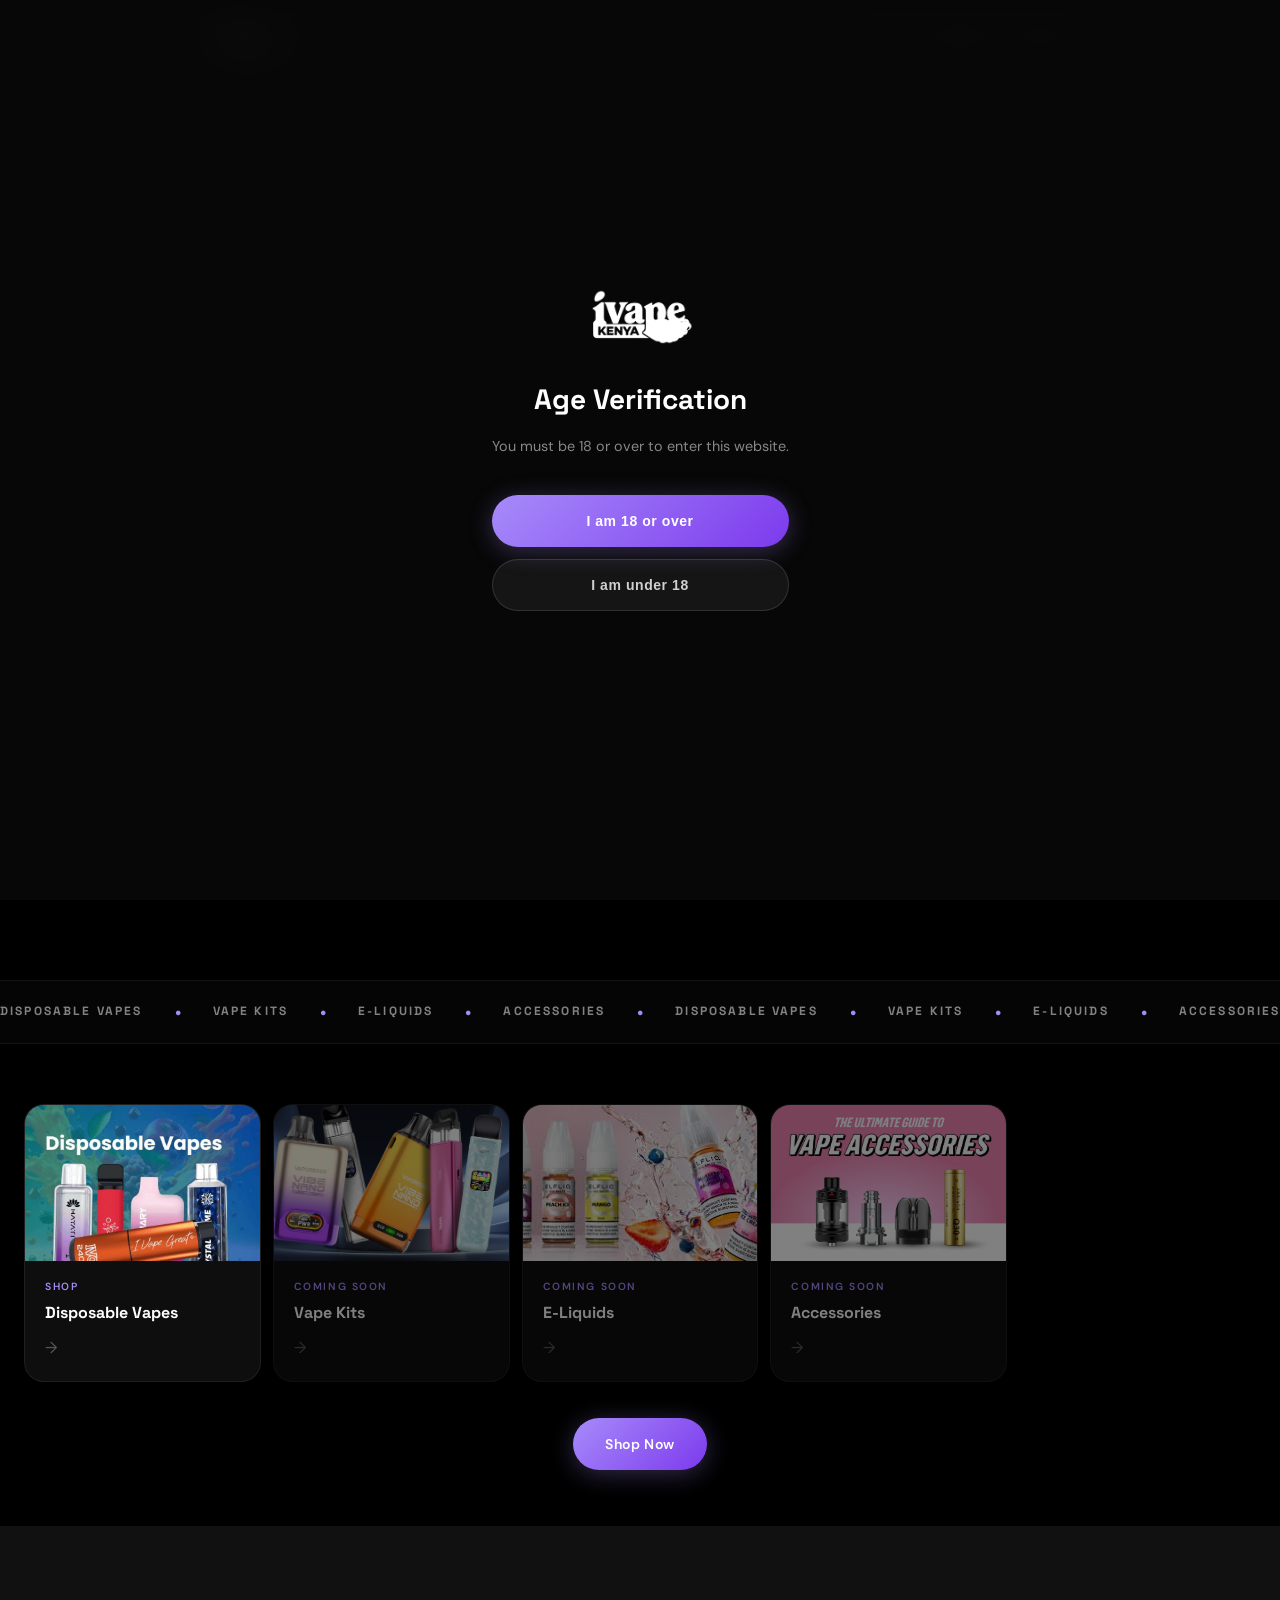
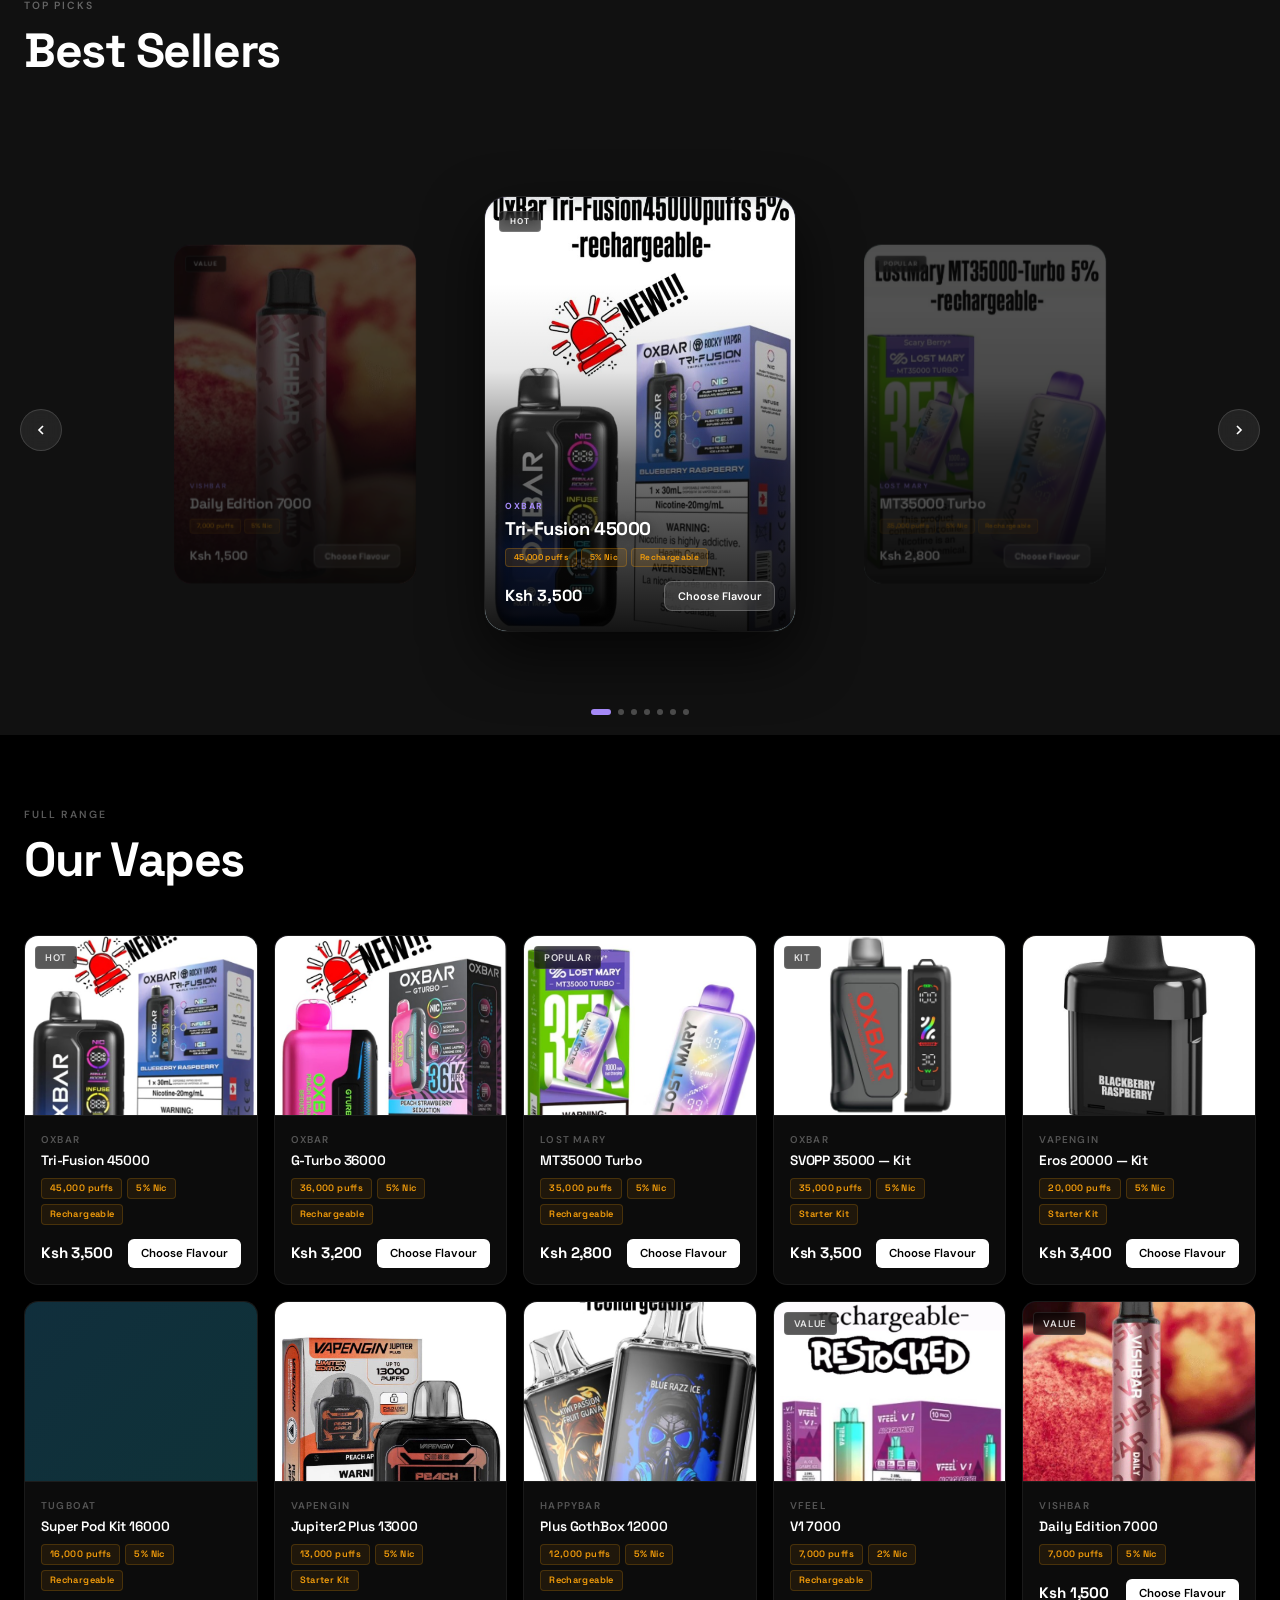
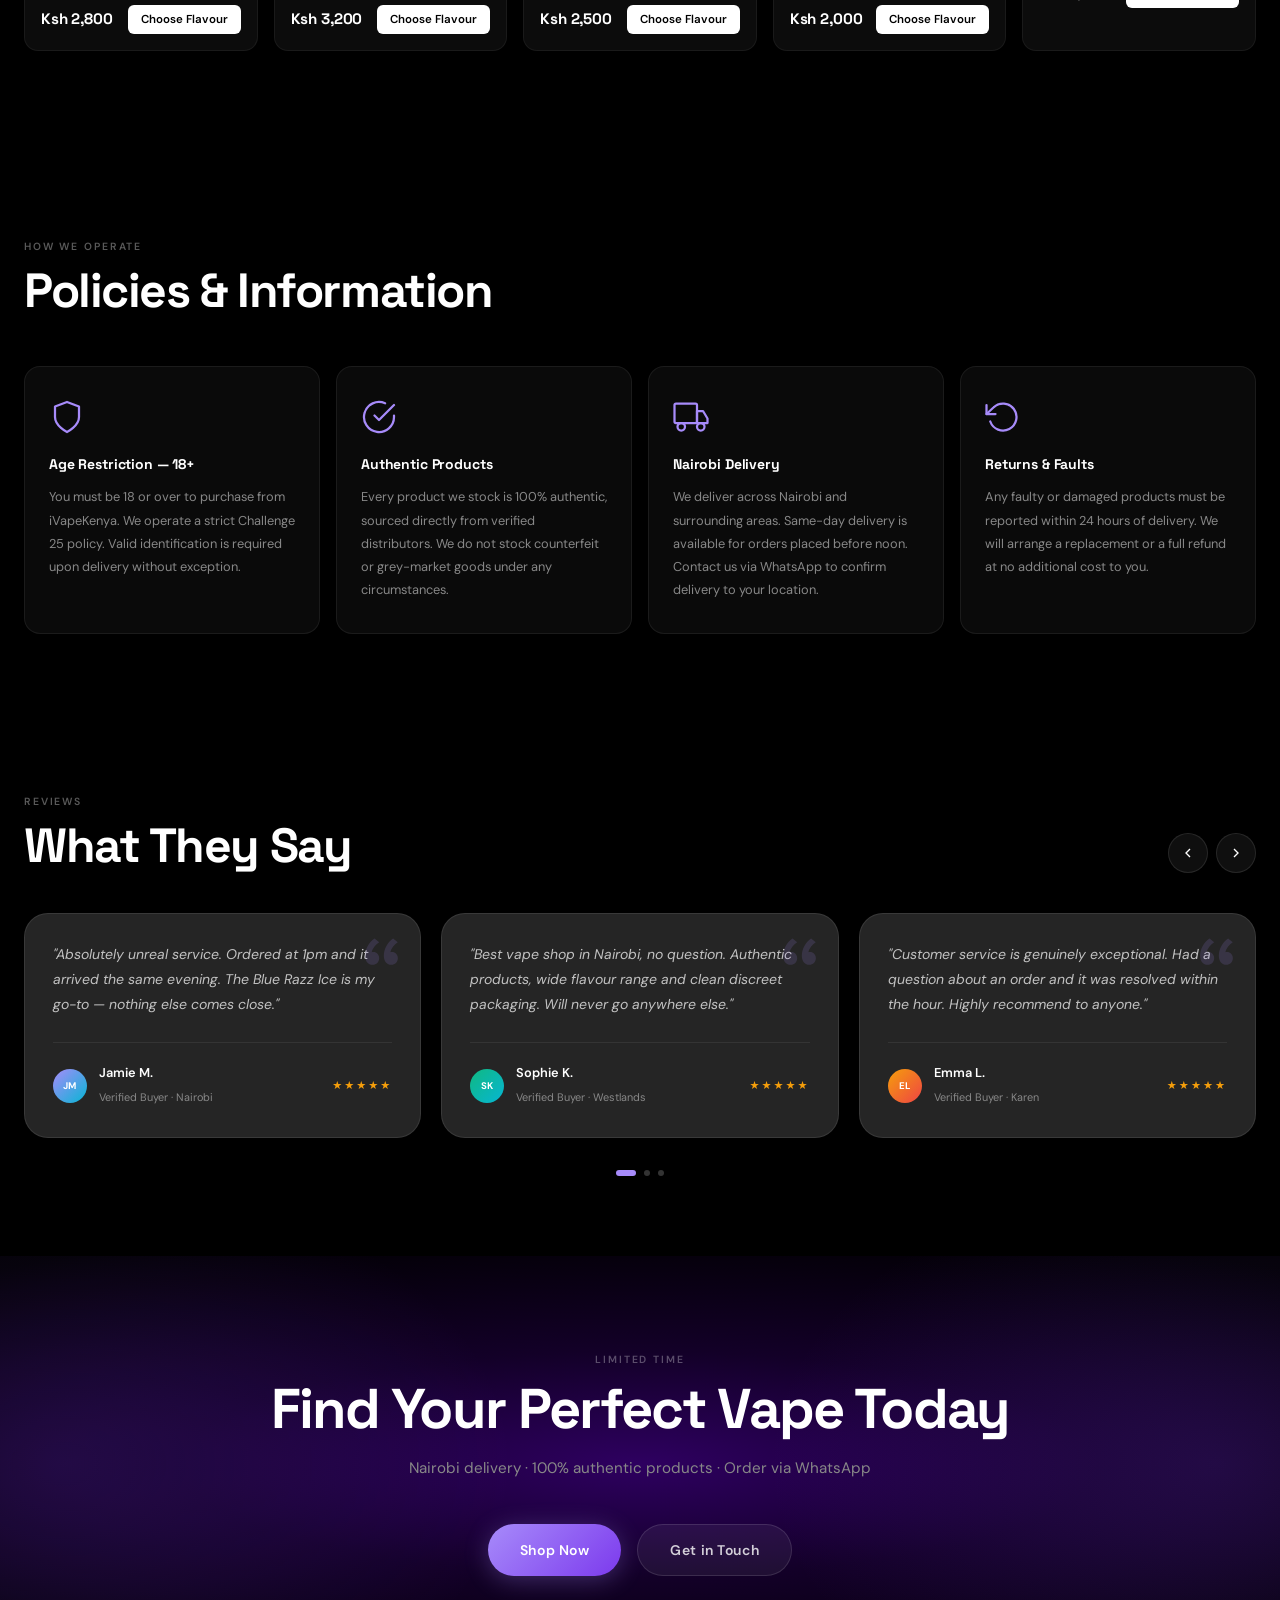
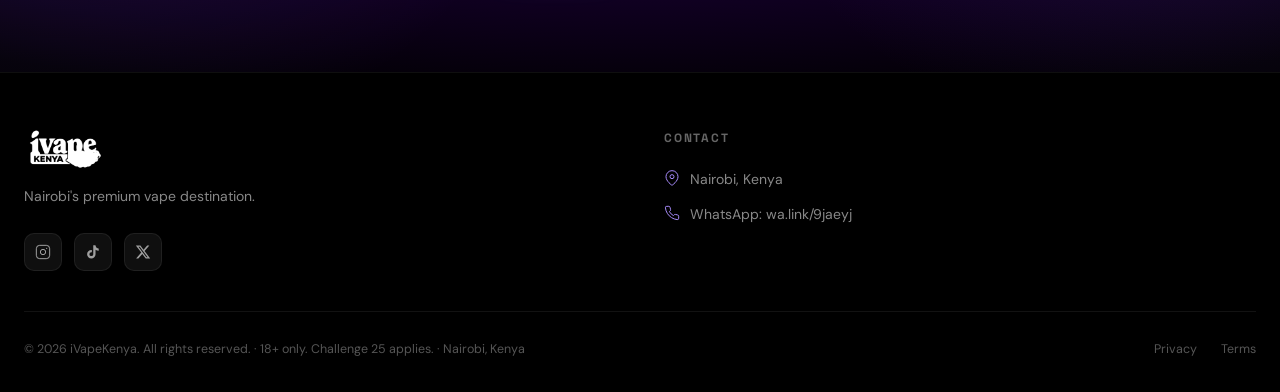
==== commit 7028a850: "Major homepage revamp: coverflow carousel, Our Vapes grid, flavour modal, catalog updates - Replace " ====
--- a/index.html
+++ b/index.html
@@ -3,10 +3,10 @@
 <head>
   <meta charset="UTF-8" />
   <meta name="viewport" content="width=device-width, initial-scale=1.0, viewport-fit=cover" />
-  <title>IVAPEKENYA — Premium Vapes</title>
+  <title>iVapeKenya — Premium Vapes</title>
   <link rel="preconnect" href="https://fonts.googleapis.com" />
   <link rel="preconnect" href="https://fonts.gstatic.com" crossorigin />
-  <link href="https://fonts.googleapis.com/css2?family=Inter:wght@300;400;500;600;700;800;900&family=Syne:wght@700;800&display=swap" rel="stylesheet" />
+  <link href="https://fonts.googleapis.com/css2?family=DM+Sans:ital,opsz,wght@0,9..40,300;0,9..40,400;0,9..40,500;0,9..40,600;0,9..40,700&family=Space+Grotesk:wght@500;600;700&display=swap" rel="stylesheet" />
   <link rel="stylesheet" href="style.css" />
 </head>
 <body>
@@ -50,6 +50,7 @@
         preload="auto"
         webkit-playsinline
         x-webkit-airplay="deny"
+        loop
       ></video>
     </div>
     <div class="hero-scroll-hint" id="scrollHint">
@@ -103,6 +104,7 @@
 
         <a class="cat-card cat-soon" href="#">
           <div class="cat-img-wrap">
+            <img src="assets/images/categories/kits.jpg" alt="Vape Kits" class="cat-img" onerror="this.style.display='none'" />
             <div class="cat-fallback-bg" style="--c1:#f59e0b;--c2:#ef4444"></div>
           </div>
           <div class="cat-info">
@@ -114,6 +116,7 @@
 
         <a class="cat-card cat-soon" href="#">
           <div class="cat-img-wrap">
+            <img src="assets/images/categories/eliquids.jpg" alt="E-Liquids" class="cat-img" onerror="this.style.display='none'" />
             <div class="cat-fallback-bg" style="--c1:#10b981;--c2:#06b6d4"></div>
           </div>
           <div class="cat-info">
@@ -125,6 +128,7 @@
 
         <a class="cat-card cat-soon" href="#">
           <div class="cat-img-wrap">
+            <img src="assets/images/categories/accessories.jpg" alt="Accessories" class="cat-img" onerror="this.style.display='none'" />
             <div class="cat-fallback-bg" style="--c1:#9333ea;--c2:#ec4899"></div>
           </div>
           <div class="cat-info">
@@ -135,80 +139,358 @@
         </a>
 
       </div>
+      <div class="cat-shop-now">
+        <a href="disposables.html" class="btn btn-primary">Shop Now</a>
+      </div>
     </div>
   </section>
 
-  <!-- BEST SELLERS -->
-  <section class="bestsellers cosmic-bg" id="bestsellers">
+  <!-- BEST SELLERS — COVERFLOW -->
+  <section class="bestsellers" id="bestsellers">
     <div class="container">
       <div class="section-label">Top Picks</div>
       <h2 class="section-title">Best Sellers</h2>
-      <div class="carousel-wrap">
-        <div class="carousel" id="carousel">
-
-          <div class="product-card">
-            <div class="product-badge">🔥 Hot</div>
-            <div class="product-img">
-              <img src="assets/images/products/oxbar-tri-fusion.jpg" alt="OxBar Tri-Fusion" class="prod-img" onerror="this.style.display='none'" />
+    </div>
+    <div class="cov-wrap">
+      <div class="cov-stage" id="covStage">
+
+        <div class="cov-card" data-name="OxBar Tri-Fusion 45000" data-brand="OxBar" data-price="Ksh 3,500" data-specs="45,000 puffs|5% Nic|Rechargeable" data-flavours='["Double Mint","Peach Watermelon","Blueberry Raspberry","Grape Raspberry","Peach Berries","Cherry Lemonade","Passion Fruit Raspberry Grape","Watermelon Ice","Cherry Strawberry","Pineapple Mango Watermelon","Sakura Grape","Apple Mango Kiwi","Strawberry Grape","Strawberry Kiwi Watermelon"]'>
+          <div class="cov-badge">Hot</div>
+          <img src="assets/images/products/oxbar-tri-fusion.jpg" alt="OxBar Tri-Fusion 45000" class="cov-img" onerror="this.style.display='none'" />
+          <div class="cov-img-fallback" style="--c1:#a78bfa;--c2:#06b6d4"></div>
+          <div class="cov-overlay">
+            <span class="cov-brand">OxBar</span>
+            <h3 class="cov-name">Tri-Fusion 45000</h3>
+            <div class="cov-specs"><span>45,000 puffs</span><span>5% Nic</span><span>Rechargeable</span></div>
+            <div class="cov-foot"><span class="cov-price">Ksh 3,500</span><button class="cov-order-btn" data-open-modal>Choose Flavour</button></div>
+          </div>
+        </div>
+
+        <div class="cov-card" data-name="Lost Mary MT35000 Turbo" data-brand="Lost Mary" data-price="Ksh 2,800" data-specs="35,000 puffs|5% Nic|Rechargeable" data-flavours='["VCT","Cola Ice","Desert Oasis","Blueberry Ice","Watermelon Ice"]'>
+          <div class="cov-badge">Popular</div>
+          <img src="assets/images/products/lostmary-mt35000.jpg" alt="Lost Mary MT35000" class="cov-img" onerror="this.style.display='none'" />
+          <div class="cov-img-fallback" style="--c1:#10b981;--c2:#06b6d4"></div>
+          <div class="cov-overlay">
+            <span class="cov-brand">Lost Mary</span>
+            <h3 class="cov-name">MT35000 Turbo</h3>
+            <div class="cov-specs"><span>35,000 puffs</span><span>5% Nic</span><span>Rechargeable</span></div>
+            <div class="cov-foot"><span class="cov-price">Ksh 2,800</span><button class="cov-order-btn" data-open-modal>Choose Flavour</button></div>
+          </div>
+        </div>
+
+        <div class="cov-card" data-name="OxBar G-Turbo 36000" data-brand="OxBar" data-price="Ksh 3,200" data-specs="36,000 puffs|5% Nic|Rechargeable" data-flavours='["Blueberry Raspberry","Sakura Grape","Apple Peach Ice","Jade Mint","Mango Pineapple"]'>
+          <img src="assets/images/products/oxbar-g-turbo.jpg" alt="OxBar G-Turbo 36000" class="cov-img" onerror="this.style.display='none'" />
+          <div class="cov-img-fallback" style="--c1:#7c3aed;--c2:#a78bfa"></div>
+          <div class="cov-overlay">
+            <span class="cov-brand">OxBar</span>
+            <h3 class="cov-name">G-Turbo 36000</h3>
+            <div class="cov-specs"><span>36,000 puffs</span><span>5% Nic</span><span>Rechargeable</span></div>
+            <div class="cov-foot"><span class="cov-price">Ksh 3,200</span><button class="cov-order-btn" data-open-modal>Choose Flavour</button></div>
+          </div>
+        </div>
+
+        <div class="cov-card" data-name="HappyBar Plus GothBox 12000" data-brand="HappyBar" data-price="Ksh 2,500" data-specs="12,000 puffs|5% Nic|Rechargeable" data-flavours='["Black Mamba","Grape Ice","Blue Razz Ice","Blackberry Ice","Strawberry Blueberry","Cool Mint","Guanabana Ice","Purple Rain","Tropical Fruits"]'>
+          <img src="assets/images/products/happybar-gothbox.jpg" alt="HappyBar GothBox 12000" class="cov-img" onerror="this.style.display='none'" />
+          <div class="cov-img-fallback" style="--c1:#3b0a6e;--c2:#a78bfa"></div>
+          <div class="cov-overlay">
+            <span class="cov-brand">HappyBar</span>
+            <h3 class="cov-name">Plus GothBox 12000</h3>
+            <div class="cov-specs"><span>12,000 puffs</span><span>5% Nic</span><span>Rechargeable</span></div>
+            <div class="cov-foot"><span class="cov-price">Ksh 2,500</span><button class="cov-order-btn" data-open-modal>Choose Flavour</button></div>
+          </div>
+        </div>
+
+        <div class="cov-card" data-name="Vapengin Jupiter2 Plus 13000 Kit" data-brand="Vapengin" data-price="Ksh 3,200" data-specs="13,000 puffs|5% Nic|Starter Kit" data-flavours='["Peach Mango Ice","Strawberry Peach Guava","Tropical","Strawberry Watermelon","Strawberry Kiwi Ice","Strawberry Lychee Ice","Pomegranate Berry Mint","Peppermint","Black Mamba","Watermelon Bubblegum Mint"]'>
+          <img src="assets/images/products/vapengin-jupiter2-plus-kit.jpg" alt="Vapengin Jupiter2 Plus" class="cov-img" onerror="this.style.display='none'" />
+          <div class="cov-img-fallback" style="--c1:#f59e0b;--c2:#a78bfa"></div>
+          <div class="cov-overlay">
+            <span class="cov-brand">Vapengin</span>
+            <h3 class="cov-name">Jupiter2 Plus 13000</h3>
+            <div class="cov-specs"><span>13,000 puffs</span><span>5% Nic</span><span>Kit</span></div>
+            <div class="cov-foot"><span class="cov-price">Ksh 3,200</span><button class="cov-order-btn" data-open-modal>Choose Flavour</button></div>
+          </div>
+        </div>
+
+        <div class="cov-card" data-name="VFEEL V1 7000" data-brand="VFEEL" data-price="Ksh 2,000" data-specs="7,000 puffs|2% Nic|Rechargeable" data-flavours='["Mango Dragon Fruit","Spearmint","White Peach","Guava Ice","Sour Mango Pineapple","Watermelon Ice","White Fizz","Strawberry Dragon Fruit","Sour Green Apple","Arctic Ice","Cool Mint","Double Mint","Strawberry Watermelon","Guava Dragon Fruit","Strawberry Kiwi","Pomegranate Ice","Kiwi Passion Fruit Guava","Lychee Peach Ice"]'>
+          <div class="cov-badge">Value</div>
+          <img src="assets/images/products/vfeel-v1.jpg" alt="VFEEL V1 7000" class="cov-img" onerror="this.style.display='none'" />
+          <div class="cov-img-fallback" style="--c1:#10b981;--c2:#a78bfa"></div>
+          <div class="cov-overlay">
+            <span class="cov-brand">VFEEL</span>
+            <h3 class="cov-name">V1 7000</h3>
+            <div class="cov-specs"><span>7,000 puffs</span><span>2% Nic</span><span>Rechargeable</span></div>
+            <div class="cov-foot"><span class="cov-price">Ksh 2,000</span><button class="cov-order-btn" data-open-modal>Choose Flavour</button></div>
+          </div>
+        </div>
+
+        <div class="cov-card" data-name="VishBar Daily Edition 7000" data-brand="VishBar" data-price="Ksh 1,500" data-specs="7,000 puffs|5% Nic" data-flavours='["Cool Mint","Banana Ice","Lychee Ice","Vanilla Custard Tobacco","Energy Drink Ice","Cantaloupe Ice","Watermelon Ice","Candy","Pineapple"]'>
+          <div class="cov-badge">Value</div>
+          <img src="assets/images/products/vishbar-daily.jpg" alt="VishBar Daily 7000" class="cov-img" onerror="this.style.display='none'" />
+          <div class="cov-img-fallback" style="--c1:#9333ea;--c2:#ec4899"></div>
+          <div class="cov-overlay">
+            <span class="cov-brand">VishBar</span>
+            <h3 class="cov-name">Daily Edition 7000</h3>
+            <div class="cov-specs"><span>7,000 puffs</span><span>5% Nic</span></div>
+            <div class="cov-foot"><span class="cov-price">Ksh 1,500</span><button class="cov-order-btn" data-open-modal>Choose Flavour</button></div>
+          </div>
+        </div>
+
+      </div><!-- /covStage -->
+
+      <button class="cov-btn cov-prev" id="covPrev" aria-label="Previous">
+        <svg width="16" height="16" viewBox="0 0 24 24" fill="none" stroke="currentColor" stroke-width="2.5"><path d="M15 18l-6-6 6-6"/></svg>
+      </button>
+      <button class="cov-btn cov-next" id="covNext" aria-label="Next">
+        <svg width="16" height="16" viewBox="0 0 24 24" fill="none" stroke="currentColor" stroke-width="2.5"><path d="M9 18l6-6-6-6"/></svg>
+      </button>
+      <div class="cov-dots" id="covDots"></div>
+    </div><!-- /covWrap -->
+  </section>
+
+  <!-- OUR VAPES -->
+  <section class="ourvapes-section" id="ourvapes">
+    <div class="container">
+      <div class="section-label">Full Range</div>
+      <h2 class="section-title">Our Vapes</h2>
+      <div class="vg-grid">
+
+        <div class="product-card" data-name="OxBar Tri-Fusion 45000" data-brand="OxBar" data-price="Ksh 3,500" data-specs="45,000 puffs|5% Nic|Rechargeable" data-flavours='["Double Mint","Peach Watermelon","Blueberry Raspberry","Grape Raspberry","Peach Berries","Cherry Lemonade","Passion Fruit Raspberry Grape","Watermelon Ice","Cherry Strawberry","Pineapple Mango Watermelon","Sakura Grape","Apple Mango Kiwi","Strawberry Grape","Strawberry Kiwi Watermelon"]'>
+          <div class="product-badge">Hot</div>
+          <div class="product-img"><img src="assets/images/products/oxbar-tri-fusion.jpg" alt="OxBar Tri-Fusion 45000" class="prod-img" onerror="this.style.display='none'" /><div class="prod-img-fallback" style="--c1:#a78bfa;--c2:#06b6d4"></div></div>
+          <div class="product-info"><div class="product-brand">OxBar</div><h4>Tri-Fusion 45000</h4><div class="product-meta"><span>45,000 puffs</span><span>5% Nic</span><span>Rechargeable</span></div><div class="product-footer"><span class="product-price">Ksh 3,500</span><button class="add-btn" data-open-modal>Choose Flavour</button></div></div>
+        </div>
+
+        <div class="product-card" data-name="OxBar G-Turbo 36000" data-brand="OxBar" data-price="Ksh 3,200" data-specs="36,000 puffs|5% Nic|Rechargeable" data-flavours='["Blueberry Raspberry","Sakura Grape","Apple Peach Ice","Jade Mint","Mango Pineapple"]'>
+          <div class="product-img"><img src="assets/images/products/oxbar-g-turbo.jpg" alt="OxBar G-Turbo 36000" class="prod-img" onerror="this.style.display='none'" /><div class="prod-img-fallback" style="--c1:#7c3aed;--c2:#a78bfa"></div></div>
+          <div class="product-info"><div class="product-brand">OxBar</div><h4>G-Turbo 36000</h4><div class="product-meta"><span>36,000 puffs</span><span>5% Nic</span><span>Rechargeable</span></div><div class="product-footer"><span class="product-price">Ksh 3,200</span><button class="add-btn" data-open-modal>Choose Flavour</button></div></div>
+        </div>
+
+        <div class="product-card" data-name="Lost Mary MT35000 Turbo" data-brand="Lost Mary" data-price="Ksh 2,800" data-specs="35,000 puffs|5% Nic|Rechargeable" data-flavours='["VCT","Cola Ice","Desert Oasis","Blueberry Ice","Watermelon Ice"]'>
+          <div class="product-badge">Popular</div>
+          <div class="product-img"><img src="assets/images/products/lostmary-mt35000.jpg" alt="Lost Mary MT35000" class="prod-img" onerror="this.style.display='none'" /><div class="prod-img-fallback" style="--c1:#10b981;--c2:#06b6d4"></div></div>
+          <div class="product-info"><div class="product-brand">Lost Mary</div><h4>MT35000 Turbo</h4><div class="product-meta"><span>35,000 puffs</span><span>5% Nic</span><span>Rechargeable</span></div><div class="product-footer"><span class="product-price">Ksh 2,800</span><button class="add-btn" data-open-modal>Choose Flavour</button></div></div>
+        </div>
+
+        <div class="product-card" data-name="OxBar SVOPP 35000 Kit" data-brand="OxBar" data-price="Ksh 3,500" data-specs="35,000 puffs|5% Nic|Starter Kit" data-flavours='["Peach Ice","Strawberry Watermelon Peach","Peach Mango Watermelon","Strawberry Watermelon"]'>
+          <div class="product-badge">Kit</div>
+          <div class="product-img"><img src="assets/images/products/oxbar-svopp-kit.jpg" alt="OxBar SVOPP Kit" class="prod-img" onerror="this.style.display='none'" /><div class="prod-img-fallback" style="--c1:#06b6d4;--c2:#a78bfa"></div></div>
+          <div class="product-info"><div class="product-brand">OxBar</div><h4>SVOPP 35000 — Kit</h4><div class="product-meta"><span>35,000 puffs</span><span>5% Nic</span><span>Starter Kit</span></div><div class="product-footer"><span class="product-price">Ksh 3,500</span><button class="add-btn" data-open-modal>Choose Flavour</button></div></div>
+        </div>
+
+        <div class="product-card" data-name="Vapengin Eros 20000 Kit" data-brand="Vapengin" data-price="Ksh 3,400" data-specs="20,000 puffs|5% Nic|Starter Kit" data-flavours='["Menthol Mint","Grape Ice","Watermelon Ice"]'>
+          <div class="product-img"><img src="assets/images/products/vapengin-eros-kit.jpg" alt="Vapengin Eros 20000" class="prod-img" onerror="this.style.display='none'" /><div class="prod-img-fallback" style="--c1:#f59e0b;--c2:#ef4444"></div></div>
+          <div class="product-info"><div class="product-brand">Vapengin</div><h4>Eros 20000 — Kit</h4><div class="product-meta"><span>20,000 puffs</span><span>5% Nic</span><span>Starter Kit</span></div><div class="product-footer"><span class="product-price">Ksh 3,400</span><button class="add-btn" data-open-modal>Choose Flavour</button></div></div>
+        </div>
+
+        <div class="product-card" data-name="TugBoat Super Pod Kit 16000" data-brand="TugBoat" data-price="Ksh 2,800" data-specs="16,000 puffs|5% Nic|Rechargeable" data-flavours='["Cream Soda","Caramel Popcorn"]'>
+          <div class="product-img"><img src="assets/images/products/tugboat-super-kit.jpg" alt="TugBoat Super Pod Kit" class="prod-img" onerror="this.style.display='none'" /><div class="prod-img-fallback" style="--c1:#0ea5e9;--c2:#06b6d4"></div></div>
+          <div class="product-info"><div class="product-brand">TugBoat</div><h4>Super Pod Kit 16000</h4><div class="product-meta"><span>16,000 puffs</span><span>5% Nic</span><span>Rechargeable</span></div><div class="product-footer"><span class="product-price">Ksh 2,800</span><button class="add-btn" data-open-modal>Choose Flavour</button></div></div>
+        </div>
+
+        <div class="product-card vg-extra" data-name="Vapengin Jupiter2 Plus 13000 Kit" data-brand="Vapengin" data-price="Ksh 3,200" data-specs="13,000 puffs|5% Nic|Starter Kit" data-flavours='["Peach Mango Ice","Strawberry Peach Guava","Tropical","Strawberry Watermelon","Strawberry Kiwi Ice","Strawberry Lychee Ice","Pomegranate Berry Mint","Peppermint","Black Mamba","Watermelon Bubblegum Mint"]'>
+          <div class="product-img"><img src="assets/images/products/vapengin-jupiter2-plus-kit.jpg" alt="Vapengin Jupiter2 Plus" class="prod-img" onerror="this.style.display='none'" /><div class="prod-img-fallback" style="--c1:#f59e0b;--c2:#a78bfa"></div></div>
+          <div class="product-info"><div class="product-brand">Vapengin</div><h4>Jupiter2 Plus 13000</h4><div class="product-meta"><span>13,000 puffs</span><span>5% Nic</span><span>Starter Kit</span></div><div class="product-footer"><span class="product-price">Ksh 3,200</span><button class="add-btn" data-open-modal>Choose Flavour</button></div></div>
+        </div>
+
+        <div class="product-card vg-extra" data-name="HappyBar Plus GothBox 12000" data-brand="HappyBar" data-price="Ksh 2,500" data-specs="12,000 puffs|5% Nic|Rechargeable" data-flavours='["Black Mamba","Grape Ice","Blue Razz Ice","Blackberry Ice","Strawberry Blueberry","Cool Mint","Guanabana Ice","Purple Rain","Tropical Fruits"]'>
+          <div class="product-img"><img src="assets/images/products/happybar-gothbox.jpg" alt="HappyBar GothBox 12000" class="prod-img" onerror="this.style.display='none'" /><div class="prod-img-fallback" style="--c1:#1f1f2e;--c2:#a78bfa"></div></div>
+          <div class="product-info"><div class="product-brand">HappyBar</div><h4>Plus GothBox 12000</h4><div class="product-meta"><span>12,000 puffs</span><span>5% Nic</span><span>Rechargeable</span></div><div class="product-footer"><span class="product-price">Ksh 2,500</span><button class="add-btn" data-open-modal>Choose Flavour</button></div></div>
+        </div>
+
+        <div class="product-card vg-extra" data-name="VFEEL V1 7000" data-brand="VFEEL" data-price="Ksh 2,000" data-specs="7,000 puffs|2% Nic|Rechargeable" data-flavours='["Mango Dragon Fruit","Spearmint","White Peach","Guava Ice","Sour Mango Pineapple","Watermelon Ice","White Fizz","Strawberry Dragon Fruit","Sour Green Apple","Arctic Ice","Cool Mint","Double Mint","Strawberry Watermelon","Guava Dragon Fruit","Strawberry Kiwi","Pomegranate Ice","Kiwi Passion Fruit Guava","Lychee Peach Ice"]'>
+          <div class="product-badge">Value</div>
+          <div class="product-img"><img src="assets/images/products/vfeel-v1.jpg" alt="VFEEL V1 7000" class="prod-img" onerror="this.style.display='none'" /><div class="prod-img-fallback" style="--c1:#10b981;--c2:#a78bfa"></div></div>
+          <div class="product-info"><div class="product-brand">VFEEL</div><h4>V1 7000</h4><div class="product-meta"><span>7,000 puffs</span><span>2% Nic</span><span>Rechargeable</span></div><div class="product-footer"><span class="product-price">Ksh 2,000</span><button class="add-btn" data-open-modal>Choose Flavour</button></div></div>
+        </div>
+
+        <div class="product-card vg-extra" data-name="VishBar Daily Edition 7000" data-brand="VishBar" data-price="Ksh 1,500" data-specs="7,000 puffs|5% Nic" data-flavours='["Cool Mint","Banana Ice","Lychee Ice","Vanilla Custard Tobacco","Energy Drink Ice","Cantaloupe Ice","Watermelon Ice","Candy","Pineapple"]'>
+          <div class="product-badge">Value</div>
+          <div class="product-img"><img src="assets/images/products/vishbar-daily.jpg" alt="VishBar Daily 7000" class="prod-img" onerror="this.style.display='none'" /><div class="prod-img-fallback" style="--c1:#9333ea;--c2:#ec4899"></div></div>
+          <div class="product-info"><div class="product-brand">VishBar</div><h4>Daily Edition 7000</h4><div class="product-meta"><span>7,000 puffs</span><span>5% Nic</span></div><div class="product-footer"><span class="product-price">Ksh 1,500</span><button class="add-btn" data-open-modal>Choose Flavour</button></div></div>
+        </div>
+
+      </div><!-- /vg-grid -->
+      <div class="vg-viewall">
+        <a href="disposables.html" class="btn btn-ghost">View All Vapes</a>
+      </div>
+    </div>
+  </section>
+
+  <!-- UNUSED CAROUSEL PLACEHOLDER (carousel JS targets these IDs) -->
+  <div id="carousel" style="display:none"></div>
+  <div id="carouselDots" style="display:none"></div>
+  <button id="carouselPrev" style="display:none"></button>
+  <button id="carouselNext" style="display:none"></button>
+
+  <!-- OLD BESTSELLERS ANCHOR — KEPT FOR COMPATIBILITY -->
+  <div id="REMOVED_OLD_SECTION" style="display:none"></div>
+
+  <!-- POLICIES
+
+  FAKE_SPLIT_MARKER
+
+
+          <div class="product-card" data-name="OxBar Tri-Fusion 45000" data-brand="OxBar" data-price="Ksh 3,500" data-specs="45,000 puffs|5% Nic|Rechargeable" data-flavours='["Double Mint","Peach Watermelon","Blueberry Raspberry","Grape Raspberry","Peach Berries","Cherry Lemonade","Passion Fruit Raspberry Grape","Watermelon Ice","Cherry Strawberry","Pineapple Mango Watermelon","Sakura Grape","Apple Mango Kiwi","Strawberry Grape","Strawberry Kiwi Watermelon"]'>
+            <div class="product-badge">Hot</div>
+            <div class="product-img">
+              <img src="assets/images/products/oxbar-tri-fusion.jpg" alt="OxBar Tri-Fusion 45000" class="prod-img" onerror="this.style.display='none'" />
               <div class="prod-img-fallback" style="--c1:#a78bfa;--c2:#06b6d4"></div>
             </div>
             <div class="product-info">
               <div class="product-brand">OxBar</div>
               <h4>Tri-Fusion 45000</h4>
-              <div class="product-meta"><span>45,000 puffs</span><span>5%</span><span>Rechargeable</span></div>
+              <div class="product-meta"><span>45,000 puffs</span><span>5% Nic</span><span>Rechargeable</span></div>
               <div class="product-footer">
                 <span class="product-price">Ksh 3,500</span>
-                <a href="https://wa.link/9jaeyj" target="_blank" class="add-btn">Order</a>
-              </div>
-            </div>
-          </div>
-
-          <div class="product-card">
+                <button class="add-btn" data-open-modal>Choose Flavour</button>
+              </div>
+            </div>
+          </div>
+
+          <div class="product-card" data-name="OxBar G-Turbo 36000" data-brand="OxBar" data-price="Ksh 3,200" data-specs="36,000 puffs|5% Nic|Rechargeable" data-flavours='["Blueberry Raspberry","Sakura Grape","Apple Peach Ice","Jade Mint","Mango Pineapple"]'>
+            <div class="product-img">
+              <img src="assets/images/products/oxbar-g-turbo.jpg" alt="OxBar G-Turbo 36000" class="prod-img" onerror="this.style.display='none'" />
+              <div class="prod-img-fallback" style="--c1:#7c3aed;--c2:#a78bfa"></div>
+            </div>
+            <div class="product-info">
+              <div class="product-brand">OxBar</div>
+              <h4>G-Turbo 36000</h4>
+              <div class="product-meta"><span>36,000 puffs</span><span>5% Nic</span><span>Rechargeable</span></div>
+              <div class="product-footer">
+                <span class="product-price">Ksh 3,200</span>
+                <button class="add-btn" data-open-modal>Choose Flavour</button>
+              </div>
+            </div>
+          </div>
+
+          <div class="product-card" data-name="Lost Mary MT35000 Turbo" data-brand="Lost Mary" data-price="Ksh 2,800" data-specs="35,000 puffs|5% Nic|Rechargeable" data-flavours='["VCT","Cola Ice","Desert Oasis","Blueberry Ice","Watermelon Ice"]'>
             <div class="product-badge">Popular</div>
             <div class="product-img">
-              <img src="assets/images/products/lostmary-mt35000.jpg" alt="LostMary MT35000" class="prod-img" onerror="this.style.display='none'" />
+              <img src="assets/images/products/lostmary-mt35000.jpg" alt="Lost Mary MT35000 Turbo" class="prod-img" onerror="this.style.display='none'" />
               <div class="prod-img-fallback" style="--c1:#10b981;--c2:#06b6d4"></div>
             </div>
             <div class="product-info">
               <div class="product-brand">Lost Mary</div>
               <h4>MT35000 Turbo</h4>
-              <div class="product-meta"><span>35,000 puffs</span><span>5%</span><span>Rechargeable</span></div>
+              <div class="product-meta"><span>35,000 puffs</span><span>5% Nic</span><span>Rechargeable</span></div>
               <div class="product-footer">
                 <span class="product-price">Ksh 2,800</span>
-                <a href="https://wa.link/9jaeyj" target="_blank" class="add-btn">Order</a>
-              </div>
-            </div>
-          </div>
-
-          <div class="product-card">
-            <div class="product-img">
-              <img src="assets/images/products/vapengin-jupiter2-plus-kit.jpg" alt="VapenginJupiter2 Plus" class="prod-img" onerror="this.style.display='none'" />
+                <button class="add-btn" data-open-modal>Choose Flavour</button>
+              </div>
+            </div>
+          </div>
+
+          <div class="product-card" data-name="OxBar SVOPP 35000 Kit" data-brand="OxBar" data-price="Ksh 3,500" data-specs="35,000 puffs|5% Nic|Starter Kit" data-flavours='["Peach Ice","Strawberry Watermelon Peach","Peach Mango Watermelon","Strawberry Watermelon"]'>
+            <div class="product-badge">Kit</div>
+            <div class="product-img">
+              <img src="assets/images/products/oxbar-svopp-kit.jpg" alt="OxBar SVOPP Kit" class="prod-img" onerror="this.style.display='none'" />
+              <div class="prod-img-fallback" style="--c1:#06b6d4;--c2:#a78bfa"></div>
+            </div>
+            <div class="product-info">
+              <div class="product-brand">OxBar</div>
+              <h4>SVOPP 35000 — Kit</h4>
+              <div class="product-meta"><span>35,000 puffs</span><span>5% Nic</span><span>Starter Kit</span></div>
+              <div class="product-footer">
+                <span class="product-price">Ksh 3,500</span>
+                <button class="add-btn" data-open-modal>Choose Flavour</button>
+              </div>
+            </div>
+          </div>
+
+          <div class="product-card" data-name="Vapengin Eros 20000 Kit" data-brand="Vapengin" data-price="Ksh 3,400" data-specs="20,000 puffs|5% Nic|Starter Kit" data-flavours='["Menthol Mint","Grape Ice","Watermelon Ice"]'>
+            <div class="product-img">
+              <img src="assets/images/products/vapengin-eros-kit.jpg" alt="Vapengin Eros 20000 Kit" class="prod-img" onerror="this.style.display='none'" />
               <div class="prod-img-fallback" style="--c1:#f59e0b;--c2:#ef4444"></div>
+            </div>
+            <div class="product-info">
+              <div class="product-brand">Vapengin</div>
+              <h4>Eros 20000 — Kit</h4>
+              <div class="product-meta"><span>20,000 puffs</span><span>5% Nic</span><span>Starter Kit</span></div>
+              <div class="product-footer">
+                <span class="product-price">Ksh 3,400</span>
+                <button class="add-btn" data-open-modal>Choose Flavour</button>
+              </div>
+            </div>
+          </div>
+
+          <div class="product-card" data-name="TugBoat Super Pod Kit 16000" data-brand="TugBoat" data-price="Ksh 2,800" data-specs="16,000 puffs|5% Nic|Rechargeable" data-flavours='["Cream Soda","Caramel Popcorn"]'>
+            <div class="product-img">
+              <img src="assets/images/products/tugboat-super-kit.jpg" alt="TugBoat Super Pod Kit" class="prod-img" onerror="this.style.display='none'" />
+              <div class="prod-img-fallback" style="--c1:#0ea5e9;--c2:#06b6d4"></div>
+            </div>
+            <div class="product-info">
+              <div class="product-brand">TugBoat</div>
+              <h4>Super Pod Kit 16000</h4>
+              <div class="product-meta"><span>16,000 puffs</span><span>5% Nic</span><span>Rechargeable</span></div>
+              <div class="product-footer">
+                <span class="product-price">Ksh 2,800</span>
+                <button class="add-btn" data-open-modal>Choose Flavour</button>
+              </div>
+            </div>
+          </div>
+
+          <div class="product-card" data-name="Vapengin Jupiter2 Plus 13000 Kit" data-brand="Vapengin" data-price="Ksh 3,200" data-specs="13,000 puffs|5% Nic|Starter Kit" data-flavours='["Peach Mango Ice","Strawberry Peach Guava","Tropical","Strawberry Watermelon","Strawberry Kiwi Ice","Strawberry Lychee Ice","Pomegranate Berry Mint","Peppermint","Black Mamba","Watermelon Bubblegum Mint"]'>
+            <div class="product-img">
+              <img src="assets/images/products/vapengin-jupiter2-plus-kit.jpg" alt="Vapengin Jupiter2 Plus Kit" class="prod-img" onerror="this.style.display='none'" />
+              <div class="prod-img-fallback" style="--c1:#f59e0b;--c2:#a78bfa"></div>
             </div>
             <div class="product-info">
               <div class="product-brand">Vapengin</div>
               <h4>Jupiter2 Plus 13000</h4>
-              <div class="product-meta"><span>13,000 puffs</span><span>5%</span><span>Kit</span></div>
+              <div class="product-meta"><span>13,000 puffs</span><span>5% Nic</span><span>Starter Kit</span></div>
               <div class="product-footer">
                 <span class="product-price">Ksh 3,200</span>
-                <a href="https://wa.link/9jaeyj" target="_blank" class="add-btn">Order</a>
-              </div>
-            </div>
-          </div>
-
-          <div class="product-card">
+                <button class="add-btn" data-open-modal>Choose Flavour</button>
+              </div>
+            </div>
+          </div>
+
+          <div class="product-card" data-name="HappyBar Plus GothBox 12000" data-brand="HappyBar" data-price="Ksh 2,500" data-specs="12,000 puffs|5% Nic|Rechargeable" data-flavours='["Black Mamba","Grape Ice","Blue Razz Ice","Blackberry Ice","Strawberry Blueberry","Cool Mint","Guanabana Ice","Purple Rain","Tropical Fruits"]'>
+            <div class="product-img">
+              <img src="assets/images/products/happybar-gothbox.jpg" alt="HappyBar GothBox 12000" class="prod-img" onerror="this.style.display='none'" />
+              <div class="prod-img-fallback" style="--c1:#1f1f2e;--c2:#a78bfa"></div>
+            </div>
+            <div class="product-info">
+              <div class="product-brand">HappyBar</div>
+              <h4>Plus GothBox 12000</h4>
+              <div class="product-meta"><span>12,000 puffs</span><span>5% Nic</span><span>Rechargeable</span></div>
+              <div class="product-footer">
+                <span class="product-price">Ksh 2,500</span>
+                <button class="add-btn" data-open-modal>Choose Flavour</button>
+              </div>
+            </div>
+          </div>
+
+          <div class="product-card" data-name="VFEEL V1 7000" data-brand="VFEEL" data-price="Ksh 2,000" data-specs="7,000 puffs|2% Nic|Rechargeable" data-flavours='["Mango Dragon Fruit","Spearmint","White Peach","Guava Ice","Sour Mango Pineapple","Watermelon Ice","White Fizz","Strawberry Dragon Fruit","Sour Green Apple","Arctic Ice","Cool Mint","Double Mint","Strawberry Watermelon","Guava Dragon Fruit","Strawberry Kiwi","Pomegranate Ice","Kiwi Passion Fruit Guava","Lychee Peach Ice"]'>
             <div class="product-badge">Value</div>
             <div class="product-img">
-              <img src="assets/images/products/vishbar-daily.jpg" alt="VishBar Daily" class="prod-img" onerror="this.style.display='none'" />
+              <img src="assets/images/products/vfeel-v1.jpg" alt="VFEEL V1 7000" class="prod-img" onerror="this.style.display='none'" />
+              <div class="prod-img-fallback" style="--c1:#10b981;--c2:#a78bfa"></div>
+            </div>
+            <div class="product-info">
+              <div class="product-brand">VFEEL</div>
+              <h4>V1 7000</h4>
+              <div class="product-meta"><span>7,000 puffs</span><span>2% Nic</span><span>Rechargeable</span></div>
+              <div class="product-footer">
+                <span class="product-price">Ksh 2,000</span>
+                <button class="add-btn" data-open-modal>Choose Flavour</button>
+              </div>
+            </div>
+          </div>
+
+          <div class="product-card" data-name="VishBar Daily Edition 7000" data-brand="VishBar" data-price="Ksh 1,500" data-specs="7,000 puffs|5% Nic" data-flavours='["Cool Mint","Banana Ice","Lychee Ice","Vanilla Custard Tobacco","Energy Drink Ice","Cantaloupe Ice","Watermelon Ice","Candy","Pineapple"]'>
+            <div class="product-badge">Value</div>
+            <div class="product-img">
+              <img src="assets/images/products/vishbar-daily.jpg" alt="VishBar Daily Edition 7000" class="prod-img" onerror="this.style.display='none'" />
               <div class="prod-img-fallback" style="--c1:#9333ea;--c2:#ec4899"></div>
             </div>
             <div class="product-info">
               <div class="product-brand">VishBar</div>
               <h4>Daily Edition 7000</h4>
-              <div class="product-meta"><span>7,000 puffs</span><span>5%</span></div>
+              <div class="product-meta"><span>7,000 puffs</span><span>5% Nic</span></div>
               <div class="product-footer">
                 <span class="product-price">Ksh 1,500</span>
-                <a href="https://wa.link/9jaeyj" target="_blank" class="add-btn">Order</a>
+                <button class="add-btn" data-open-modal>Choose Flavour</button>
               </div>
             </div>
           </div>
@@ -227,58 +509,174 @@
     </div>
   </section>
 
+  <!-- POLICIES -->
+  <section class="policies-section" id="policies">
+    <div class="container">
+      <div class="section-label">How We Operate</div>
+      <h2 class="section-title">Policies &amp; Information</h2>
+      <div class="policies-grid">
+
+        <div class="policy-card">
+          <div class="policy-icon">
+            <svg viewBox="0 0 24 24" fill="none" stroke="currentColor" stroke-width="1.5" stroke-linecap="round" stroke-linejoin="round">
+              <path d="M12 22s8-4 8-10V5l-8-3-8 3v7c0 6 8 10 8 10z"/>
+            </svg>
+          </div>
+          <h3>Age Restriction — 18+</h3>
+          <p>You must be 18 or over to purchase from iVapeKenya. We operate a strict Challenge 25 policy. Valid identification is required upon delivery without exception.</p>
+        </div>
+
+        <div class="policy-card">
+          <div class="policy-icon">
+            <svg viewBox="0 0 24 24" fill="none" stroke="currentColor" stroke-width="1.5" stroke-linecap="round" stroke-linejoin="round">
+              <path d="M22 11.08V12a10 10 0 11-5.93-9.14"/>
+              <polyline points="22 4 12 14.01 9 11.01"/>
+            </svg>
+          </div>
+          <h3>Authentic Products</h3>
+          <p>Every product we stock is 100% authentic, sourced directly from verified distributors. We do not stock counterfeit or grey-market goods under any circumstances.</p>
+        </div>
+
+        <div class="policy-card">
+          <div class="policy-icon">
+            <svg viewBox="0 0 24 24" fill="none" stroke="currentColor" stroke-width="1.5" stroke-linecap="round" stroke-linejoin="round">
+              <rect x="1" y="3" width="15" height="13" rx="1"/>
+              <path d="M16 8h4l3 5v3h-7V8z"/>
+              <circle cx="5.5" cy="18.5" r="2.5"/>
+              <circle cx="18.5" cy="18.5" r="2.5"/>
+            </svg>
+          </div>
+          <h3>Nairobi Delivery</h3>
+          <p>We deliver across Nairobi and surrounding areas. Same-day delivery is available for orders placed before noon. Contact us via WhatsApp to confirm delivery to your location.</p>
+        </div>
+
+        <div class="policy-card">
+          <div class="policy-icon">
+            <svg viewBox="0 0 24 24" fill="none" stroke="currentColor" stroke-width="1.5" stroke-linecap="round" stroke-linejoin="round">
+              <polyline points="1 4 1 10 7 10"/>
+              <path d="M3.51 15a9 9 0 102.13-9.36L1 10"/>
+            </svg>
+          </div>
+          <h3>Returns &amp; Faults</h3>
+          <p>Any faulty or damaged products must be reported within 24 hours of delivery. We will arrange a replacement or a full refund at no additional cost to you.</p>
+        </div>
+
+      </div>
+    </div>
+  </section>
+
   <!-- TESTIMONIALS -->
-  <section class="testimonials cosmic-bg" id="testimonials">
+  <section class="testimonials" id="testimonials">
     <div class="container">
       <div class="section-label">Reviews</div>
-      <h2 class="section-title">What They Say</h2>
-      <div class="testimonials-slider">
-        <div class="testimonial-track" id="testimonialTrack">
-          <div class="testimonial-card">
-            <div class="stars">★★★★★</div>
-            <p>"Absolutely unreal service. Ordered at 1pm, arrived next morning. The Blue Razz Ice is my go-to — nothing else comes close."</p>
-            <div class="testimonial-author">
-              <div class="author-avatar">JM</div>
-              <div><strong>Jamie M.</strong><span>Verified Buyer</span></div>
-            </div>
-          </div>
-          <div class="testimonial-card">
-            <div class="stars">★★★★★</div>
-            <p>"Best vape shop online, no question. Authentic products, insane flavour range and clean discreet packaging. Will never go anywhere else."</p>
-            <div class="testimonial-author">
-              <div class="author-avatar">SK</div>
-              <div><strong>Sophie K.</strong><span>Verified Buyer</span></div>
-            </div>
-          </div>
-          <div class="testimonial-card">
-            <div class="stars">★★★★★</div>
-            <p>"Customer service is actually amazing. Had an issue with an order, sorted within an hour. Highly recommend."</p>
-            <div class="testimonial-author">
-              <div class="author-avatar">EL</div>
-              <div><strong>Emma L.</strong><span>Verified Buyer</span></div>
-            </div>
-          </div>
-        </div>
-        <div class="testimonial-nav">
-          <button class="t-btn" id="tPrev">
+      <div class="testimonials-header">
+        <h2 class="section-title" style="margin-bottom:0">What They Say</h2>
+        <div class="tslider-controls">
+          <button class="tslider-btn" id="tPrev" aria-label="Previous">
             <svg width="16" height="16" viewBox="0 0 24 24" fill="none" stroke="currentColor" stroke-width="2"><path d="M15 18l-6-6 6-6"/></svg>
           </button>
-          <div class="t-dots" id="tDots"></div>
-          <button class="t-btn" id="tNext">
+          <button class="tslider-btn" id="tNext" aria-label="Next">
             <svg width="16" height="16" viewBox="0 0 24 24" fill="none" stroke="currentColor" stroke-width="2"><path d="M9 18l6-6-6-6"/></svg>
           </button>
         </div>
       </div>
+
+      <div class="tslider-viewport">
+        <div class="tslider-track" id="testimonialTrack">
+
+          <div class="tslider-card">
+            <div class="tcard-quote-icon">
+              <svg width="36" height="36" viewBox="0 0 32 32" fill="currentColor"><path d="M9.352 4C4.456 7.456 1 13.12 1 19.36c0 5.088 3.072 8.064 6.624 8.064 3.36 0 5.856-2.688 5.856-5.856 0-3.168-2.208-5.472-5.088-5.472-.576 0-1.344.096-1.536.192.48-3.264 3.552-7.104 6.624-9.024L9.352 4zm16.512 0c-4.8 3.456-8.256 9.12-8.256 15.36 0 5.088 3.072 8.064 6.624 8.064 3.264 0 5.856-2.688 5.856-5.856 0-3.168-2.304-5.472-5.184-5.472-.576 0-1.248.096-1.44.192.48-3.264 3.456-7.104 6.528-9.024L25.864 4z"/></svg>
+            </div>
+            <p>"Absolutely unreal service. Ordered at 1pm and it arrived the same evening. The Blue Razz Ice is my go-to — nothing else comes close."</p>
+            <div class="tcard-divider"></div>
+            <div class="tcard-author">
+              <div class="tcard-avatar" style="--av1:#a78bfa;--av2:#06b6d4">JM</div>
+              <div class="tcard-meta">
+                <strong>Jamie M.</strong>
+                <span>Verified Buyer · Nairobi</span>
+              </div>
+              <div class="tcard-stars">★★★★★</div>
+            </div>
+          </div>
+
+          <div class="tslider-card">
+            <div class="tcard-quote-icon">
+              <svg width="36" height="36" viewBox="0 0 32 32" fill="currentColor"><path d="M9.352 4C4.456 7.456 1 13.12 1 19.36c0 5.088 3.072 8.064 6.624 8.064 3.36 0 5.856-2.688 5.856-5.856 0-3.168-2.208-5.472-5.088-5.472-.576 0-1.344.096-1.536.192.48-3.264 3.552-7.104 6.624-9.024L9.352 4zm16.512 0c-4.8 3.456-8.256 9.12-8.256 15.36 0 5.088 3.072 8.064 6.624 8.064 3.264 0 5.856-2.688 5.856-5.856 0-3.168-2.304-5.472-5.184-5.472-.576 0-1.248.096-1.44.192.48-3.264 3.456-7.104 6.528-9.024L25.864 4z"/></svg>
+            </div>
+            <p>"Best vape shop in Nairobi, no question. Authentic products, wide flavour range and clean discreet packaging. Will never go anywhere else."</p>
+            <div class="tcard-divider"></div>
+            <div class="tcard-author">
+              <div class="tcard-avatar" style="--av1:#10b981;--av2:#06b6d4">SK</div>
+              <div class="tcard-meta">
+                <strong>Sophie K.</strong>
+                <span>Verified Buyer · Westlands</span>
+              </div>
+              <div class="tcard-stars">★★★★★</div>
+            </div>
+          </div>
+
+          <div class="tslider-card">
+            <div class="tcard-quote-icon">
+              <svg width="36" height="36" viewBox="0 0 32 32" fill="currentColor"><path d="M9.352 4C4.456 7.456 1 13.12 1 19.36c0 5.088 3.072 8.064 6.624 8.064 3.36 0 5.856-2.688 5.856-5.856 0-3.168-2.208-5.472-5.088-5.472-.576 0-1.344.096-1.536.192.48-3.264 3.552-7.104 6.624-9.024L9.352 4zm16.512 0c-4.8 3.456-8.256 9.12-8.256 15.36 0 5.088 3.072 8.064 6.624 8.064 3.264 0 5.856-2.688 5.856-5.856 0-3.168-2.304-5.472-5.184-5.472-.576 0-1.248.096-1.44.192.48-3.264 3.456-7.104 6.528-9.024L25.864 4z"/></svg>
+            </div>
+            <p>"Customer service is genuinely exceptional. Had a question about an order and it was resolved within the hour. Highly recommend to anyone."</p>
+            <div class="tcard-divider"></div>
+            <div class="tcard-author">
+              <div class="tcard-avatar" style="--av1:#f59e0b;--av2:#ef4444">EL</div>
+              <div class="tcard-meta">
+                <strong>Emma L.</strong>
+                <span>Verified Buyer · Karen</span>
+              </div>
+              <div class="tcard-stars">★★★★★</div>
+            </div>
+          </div>
+
+          <div class="tslider-card">
+            <div class="tcard-quote-icon">
+              <svg width="36" height="36" viewBox="0 0 32 32" fill="currentColor"><path d="M9.352 4C4.456 7.456 1 13.12 1 19.36c0 5.088 3.072 8.064 6.624 8.064 3.36 0 5.856-2.688 5.856-5.856 0-3.168-2.208-5.472-5.088-5.472-.576 0-1.344.096-1.536.192.48-3.264 3.552-7.104 6.624-9.024L9.352 4zm16.512 0c-4.8 3.456-8.256 9.12-8.256 15.36 0 5.088 3.072 8.064 6.624 8.064 3.264 0 5.856-2.688 5.856-5.856 0-3.168-2.304-5.472-5.184-5.472-.576 0-1.248.096-1.44.192.48-3.264 3.456-7.104 6.528-9.024L25.864 4z"/></svg>
+            </div>
+            <p>"Impressed by the professionalism throughout. Fast delivery right to my door in Kilimani. These guys clearly know their products inside out."</p>
+            <div class="tcard-divider"></div>
+            <div class="tcard-author">
+              <div class="tcard-avatar" style="--av1:#9333ea;--av2:#ec4899">MT</div>
+              <div class="tcard-meta">
+                <strong>Marcus T.</strong>
+                <span>Verified Buyer · Kilimani</span>
+              </div>
+              <div class="tcard-stars">★★★★★</div>
+            </div>
+          </div>
+
+          <div class="tslider-card">
+            <div class="tcard-quote-icon">
+              <svg width="36" height="36" viewBox="0 0 32 32" fill="currentColor"><path d="M9.352 4C4.456 7.456 1 13.12 1 19.36c0 5.088 3.072 8.064 6.624 8.064 3.36 0 5.856-2.688 5.856-5.856 0-3.168-2.208-5.472-5.088-5.472-.576 0-1.344.096-1.536.192.48-3.264 3.552-7.104 6.624-9.024L9.352 4zm16.512 0c-4.8 3.456-8.256 9.12-8.256 15.36 0 5.088 3.072 8.064 6.624 8.064 3.264 0 5.856-2.688 5.856-5.856 0-3.168-2.304-5.472-5.184-5.472-.576 0-1.248.096-1.44.192.48-3.264 3.456-7.104 6.528-9.024L25.864 4z"/></svg>
+            </div>
+            <p>"The flavour selection is incredible. Three different brands tried, all exactly as described and 100% authentic. My new go-to for everything vape."</p>
+            <div class="tcard-divider"></div>
+            <div class="tcard-author">
+              <div class="tcard-avatar" style="--av1:#06b6d4;--av2:#10b981">AN</div>
+              <div class="tcard-meta">
+                <strong>Aisha N.</strong>
+                <span>Verified Buyer · Lavington</span>
+              </div>
+              <div class="tcard-stars">★★★★★</div>
+            </div>
+          </div>
+
+        </div>
+      </div>
+      <div class="tslider-dots" id="tDots"></div>
     </div>
   </section>
 
   <!-- CTA -->
-  <section class="cta-section cosmic-bg">
+  <section class="cta-section">
     <div class="cta-bg"></div>
     <div class="container cta-inner">
       <div class="section-label light">Limited Time</div>
       <h2 class="cta-title">Find Your Perfect Vape Today</h2>
-      <p class="cta-sub">Free shipping on orders over £20 · Authentic products · Same-day dispatch</p>
+      <p class="cta-sub">Nairobi delivery · 100% authentic products · Order via WhatsApp</p>
       <div class="cta-buttons">
         <a href="#bestsellers" class="btn btn-primary">Shop Now</a>
         <a href="#contact" class="btn btn-ghost">Get in Touch</a>
@@ -294,7 +692,7 @@
           <div class="footer-logo">
             <img src="assets/images/logo.png" alt="iVapeKenya" class="footer-logo-img" />
           </div>
-          <p>The UK's premium vape destination.</p>
+          <p>Nairobi's premium vape destination.</p>
           <div class="social-links">
             <a href="#" aria-label="Instagram" class="social-link">
               <svg viewBox="0 0 24 24" fill="none" stroke="currentColor" stroke-width="1.5"><rect x="2" y="2" width="20" height="20" rx="5"/><circle cx="12" cy="12" r="4"/><circle cx="17.5" cy="6.5" r="1" fill="currentColor" stroke="none"/></svg>
@@ -312,21 +710,17 @@
           <ul class="contact-list">
             <li>
               <svg viewBox="0 0 24 24" fill="none" stroke="currentColor" stroke-width="1.5"><path d="M21 10c0 7-9 13-9 13s-9-6-9-13a9 9 0 0118 0z"/><circle cx="12" cy="10" r="3"/></svg>
-              <span>123 High Street, London, UK</span>
+              <span>Nairobi, Kenya</span>
             </li>
             <li>
               <svg viewBox="0 0 24 24" fill="none" stroke="currentColor" stroke-width="1.5"><path d="M22 16.92v3a2 2 0 01-2.18 2 19.79 19.79 0 01-8.63-3.07 19.5 19.5 0 01-6-6 19.79 19.79 0 01-3.07-8.67A2 2 0 014.11 2h3a2 2 0 012 1.72c.127.96.361 1.903.7 2.81a2 2 0 01-.45 2.11L8.09 9.91a16 16 0 006 6l1.27-1.27a2 2 0 012.11-.45c.907.339 1.85.573 2.81.7A2 2 0 0122 16.92z"/></svg>
-              <span>020 1234 5678</span>
-            </li>
-            <li>
-              <svg viewBox="0 0 24 24" fill="none" stroke="currentColor" stroke-width="1.5"><path d="M4 4h16c1.1 0 2 .9 2 2v12c0 1.1-.9 2-2 2H4c-1.1 0-2-.9-2-2V6c0-1.1.9-2 2-2z"/><polyline points="22,6 12,13 2,6"/></svg>
-              <span>hello@vltx.co.uk</span>
+              <span>WhatsApp: wa.link/9jaeyj</span>
             </li>
           </ul>
         </div>
       </div>
       <div class="footer-bottom">
-        <p>© 2026 IVAPEKENYA. All rights reserved. · 18+ only. Challenge 25 applies.</p>
+        <p>© 2026 iVapeKenya. All rights reserved. · 18+ only. Challenge 25 applies. · Nairobi, Kenya</p>
         <div class="footer-legal">
           <a href="#">Privacy</a>
           <a href="#">Terms</a>
@@ -350,6 +744,26 @@
     </div>
   </div>
 
+  <!-- FLAVOUR MODAL -->
+  <div class="flavour-modal" id="flavourModal" role="dialog" aria-modal="true">
+    <div class="fm-backdrop" id="fmBackdrop"></div>
+    <div class="fm-box">
+      <button class="fm-close" id="fmClose" aria-label="Close">✕</button>
+      <div class="fm-brand" id="fmBrand"></div>
+      <h3 class="fm-name" id="fmName"></h3>
+      <div class="fm-meta" id="fmMeta"></div>
+      <p class="fm-prompt">Choose your flavour</p>
+      <div class="fm-chips" id="fmChips"></div>
+      <div class="fm-footer">
+        <span class="fm-price" id="fmPrice"></span>
+        <a class="fm-order-btn" id="fmOrderBtn" target="_blank" rel="noopener">
+          <svg viewBox="0 0 24 24" fill="currentColor"><path d="M17.472 14.382c-.297-.149-1.758-.867-2.03-.967-.273-.099-.471-.148-.67.15-.197.297-.767.966-.94 1.164-.173.199-.347.223-.644.075-.297-.15-1.255-.463-2.39-1.475-.883-.788-1.48-1.761-1.653-2.059-.173-.297-.018-.458.13-.606.134-.133.298-.347.446-.52.149-.174.198-.298.298-.497.099-.198.05-.371-.025-.52-.075-.149-.669-1.612-.916-2.207-.242-.579-.487-.5-.669-.51-.173-.008-.371-.01-.57-.01-.198 0-.52.074-.792.372-.272.297-1.04 1.016-1.04 2.479 0 1.462 1.065 2.875 1.213 3.074.149.198 2.096 3.2 5.077 4.487.709.306 1.262.489 1.694.625.712.227 1.36.195 1.871.118.571-.085 1.758-.719 2.006-1.413.248-.694.248-1.289.173-1.413-.074-.124-.272-.198-.57-.347m-5.421 7.403h-.004a9.87 9.87 0 01-5.031-1.378l-.361-.214-3.741.982.998-3.648-.235-.374a9.86 9.86 0 01-1.51-5.26c.001-5.45 4.436-9.884 9.888-9.884 2.64 0 5.122 1.03 6.988 2.898a9.825 9.825 0 012.893 6.994c-.003 5.45-4.437 9.884-9.885 9.884m8.413-18.297A11.815 11.815 0 0012.05 0C5.495 0 .16 5.335.157 11.892c0 2.096.547 4.142 1.588 5.945L.057 24l6.305-1.654a11.882 11.882 0 005.683 1.448h.005c6.554 0 11.89-5.335 11.893-11.893a11.821 11.821 0 00-3.48-8.413z"/></svg>
+          Order on WhatsApp
+        </a>
+      </div>
+    </div>
+  </div>
+
   <script src="main.js"></script>
 </body>
 </html>
--- a/style.css
+++ b/style.css
@@ -36,7 +36,7 @@
 }
 
 body {
-  font-family: 'Inter', system-ui, sans-serif;
+  font-family: 'DM Sans', system-ui, sans-serif;
   background: #000;
   color: var(--white);
   overflow-x: hidden;
@@ -174,7 +174,7 @@
 }
 
 .mobile-link {
-  font-family: 'Syne', sans-serif;
+  font-family: 'Space Grotesk', sans-serif;
   font-size: 2.5rem;
   font-weight: 800;
   letter-spacing: 0.05em;
@@ -292,27 +292,24 @@
 }
 
 .section-label {
-  font-size: 0.7rem;
+  font-size: 0.65rem;
   font-weight: 600;
-  letter-spacing: 0.2em;
+  letter-spacing: 0.18em;
   text-transform: uppercase;
-  color: var(--accent);
-  margin-bottom: 14px;
-}
-
-.section-label.light { color: rgba(255,255,255,0.5); }
+  color: rgba(255,255,255,0.35);
+  margin-bottom: 10px;
+}
+
+.section-label.light { color: rgba(255,255,255,0.3); }
 
 .section-title {
-  font-family: 'Syne', sans-serif;
-  font-size: clamp(2rem, 5vw, 3.5rem);
-  font-weight: 800;
-  letter-spacing: -0.02em;
+  font-family: 'Space Grotesk', sans-serif;
+  font-size: clamp(1.8rem, 4.5vw, 3rem);
+  font-weight: 700;
+  letter-spacing: -0.03em;
   line-height: 1.1;
-  margin-bottom: 60px;
-  background: linear-gradient(135deg, #ffffff 0%, rgba(255,255,255,0.6) 100%);
-  -webkit-background-clip: text;
-  -webkit-text-fill-color: transparent;
-  background-clip: text;
+  margin-bottom: 48px;
+  color: var(--white);
 }
 
 /* ═══════════════════════════════════════════
@@ -320,7 +317,7 @@
 ═══════════════════════════════════════════ */
 .categories-section {
   background: #000;
-  padding-bottom: 80px;
+  padding-bottom: 56px;
   overflow: hidden;
   position: relative;
 }
@@ -352,7 +349,7 @@
 }
 
 .marquee-track span {
-  font-family: 'Syne', sans-serif;
+  font-family: 'Space Grotesk', sans-serif;
   font-size: 0.75rem;
   font-weight: 800;
   letter-spacing: 0.18em;
@@ -374,11 +371,24 @@
 
 .marquee-wrap:hover .marquee-track { animation-play-state: paused; }
 
+/* ── Shop Now button ───────────────────── */
+.cat-shop-now {
+  margin-top: 36px;
+  text-align: center;
+}
+
 /* ── Category cards ─────────────────────── */
 .cat-grid {
   display: grid;
   grid-template-columns: repeat(4, 1fr);
-  gap: 16px;
+  gap: 14px;
+}
+
+@media (min-width: 1025px) {
+  .cat-grid { grid-template-columns: repeat(5, 1fr); gap: 12px; }
+  .cat-img-wrap { aspect-ratio: 4 / 3; }
+  .cat-info { padding: 14px 16px 16px; }
+  .cat-info h3 { font-size: 0.875rem; }
 }
 
 .cat-card {
@@ -442,7 +452,7 @@
 }
 
 .cat-info h3 {
-  font-family: 'Syne', sans-serif;
+  font-family: 'Space Grotesk', sans-serif;
   font-size: 1rem;
   font-weight: 700;
   color: var(--white);
@@ -517,7 +527,7 @@
 .feature-icon svg { width: 100%; height: 100%; }
 
 .feature-card h3 {
-  font-family: 'Syne', sans-serif;
+  font-family: 'Space Grotesk', sans-serif;
   font-size: 1.1rem;
   font-weight: 700;
   margin-bottom: 10px;
@@ -535,15 +545,16 @@
    BEST SELLERS
 ═══════════════════════════════════════════ */
 .bestsellers {
-  padding: 120px 0;
+  padding: 80px 0;
   overflow: hidden;
+  background: #111;
 }
 
 .carousel-wrap { position: relative; }
 
 .carousel {
   display: flex;
-  gap: 20px;
+  gap: 16px;
   overflow-x: auto;
   scroll-snap-type: x mandatory;
   scrollbar-width: none;
@@ -553,45 +564,66 @@
 
 .carousel::-webkit-scrollbar { display: none; }
 
+/* Desktop: 5-column static grid */
+@media (min-width: 1025px) {
+  .carousel {
+    display: grid;
+    grid-template-columns: repeat(5, 1fr);
+    gap: 16px;
+    overflow-x: visible;
+    scroll-snap-type: none;
+    padding-bottom: 0;
+  }
+  .carousel-controls { display: none; }
+}
+
 .product-card {
-  flex: 0 0 280px;
+  flex: 0 0 220px;
   scroll-snap-align: start;
-  background: var(--card);
-  border: 1px solid var(--border);
-  border-radius: var(--radius-lg);
+  background: #0c0c0c;
+  border: 1px solid rgba(255,255,255,0.06);
+  border-radius: 14px;
   overflow: hidden;
-  transition: border-color 0.3s, transform 0.3s;
+  transition: border-color 0.25s, transform 0.25s;
   position: relative;
 }
 
 .product-card:hover {
-  border-color: var(--border2);
-  transform: translateY(-4px);
+  border-color: rgba(255,255,255,0.14);
+  transform: translateY(-3px);
 }
 
 .product-badge {
   position: absolute;
-  top: 14px; left: 14px;
-  background: var(--accent);
-  color: #fff;
-  font-size: 0.65rem;
-  font-weight: 700;
-  letter-spacing: 0.1em;
+  top: 10px; left: 10px;
+  background: rgba(0,0,0,0.65);
+  backdrop-filter: blur(8px);
+  color: rgba(255,255,255,0.85);
+  font-size: 0.6rem;
+  font-weight: 600;
+  letter-spacing: 0.06em;
   text-transform: uppercase;
-  padding: 4px 10px;
-  border-radius: 100px;
+  padding: 3px 9px;
+  border-radius: 4px;
+  border: 1px solid rgba(255,255,255,0.1);
   z-index: 2;
 }
 
-.product-badge.sale { background: var(--red); }
+.product-badge.sale {
+  background: rgba(239,68,68,0.15);
+  border-color: rgba(239,68,68,0.3);
+  color: #fca5a5;
+}
 
 .product-img {
-  height: 200px;
+  height: 180px;
   display: flex;
   align-items: center;
   justify-content: center;
-  background: rgba(255,255,255,0.02);
-  border-bottom: 1px solid var(--border);
+  background: #111;
+  border-bottom: 1px solid rgba(255,255,255,0.05);
+  position: relative;
+  overflow: hidden;
 }
 
 .product-placeholder {
@@ -601,72 +633,87 @@
 
 .product-placeholder svg { width: 100%; height: 100%; }
 
-.product-info { padding: 20px; }
+.product-info { padding: 16px; }
 
 .product-brand {
-  font-size: 0.7rem;
+  font-size: 0.62rem;
   font-weight: 600;
   letter-spacing: 0.12em;
   text-transform: uppercase;
-  color: var(--accent);
-  margin-bottom: 6px;
+  color: rgba(255,255,255,0.3);
+  margin-bottom: 4px;
 }
 
 .product-info h4 {
+  font-family: 'Space Grotesk', sans-serif;
+  font-size: 0.85rem;
+  font-weight: 600;
+  margin-bottom: 8px;
+  line-height: 1.35;
+  letter-spacing: -0.01em;
+  color: var(--white);
+}
+
+.product-meta {
+  display: flex;
+  flex-wrap: wrap;
+  gap: 5px;
+  margin-bottom: 14px;
+}
+
+.product-meta span {
+  font-size: 0.58rem;
+  font-weight: 600;
+  font-family: 'Space Grotesk', sans-serif;
+  color: var(--gold);
+  background: rgba(245,158,11,0.08);
+  border: 1px solid rgba(245,158,11,0.2);
+  padding: 2px 8px;
+  border-radius: 4px;
+  letter-spacing: 0.04em;
+}
+
+.product-footer {
+  display: flex;
+  align-items: center;
+  justify-content: space-between;
+}
+
+.product-price {
+  font-family: 'Space Grotesk', sans-serif;
   font-size: 0.95rem;
-  font-weight: 600;
-  margin-bottom: 10px;
-  line-height: 1.4;
-}
-
-.product-meta {
-  display: flex;
-  gap: 8px;
-  margin-bottom: 16px;
-}
-
-.product-meta span {
-  font-size: 0.7rem;
-  color: var(--grey);
-  background: rgba(255,255,255,0.06);
-  padding: 3px 10px;
-  border-radius: 100px;
-}
-
-.product-footer {
-  display: flex;
-  align-items: center;
-  justify-content: space-between;
-}
-
-.product-price {
-  font-size: 1.1rem;
   font-weight: 700;
   color: var(--white);
+  letter-spacing: -0.01em;
 }
 
 .product-price s {
-  font-size: 0.8rem;
-  color: var(--grey2);
+  font-size: 0.72rem;
+  color: rgba(255,255,255,0.25);
   font-weight: 400;
   margin-left: 4px;
+  font-family: 'DM Sans', sans-serif;
 }
 
 .add-btn {
-  background: rgba(167,139,250,0.15);
-  border: 1px solid rgba(167,139,250,0.25);
-  color: var(--accent);
-  font-size: 0.75rem;
+  background: var(--white);
+  border: none;
+  color: #000;
+  font-family: 'DM Sans', sans-serif;
+  font-size: 0.72rem;
   font-weight: 600;
-  padding: 8px 14px;
-  border-radius: 8px;
+  padding: 7px 13px;
+  border-radius: 6px;
   cursor: pointer;
-  transition: background 0.2s, border-color 0.2s;
+  transition: background 0.2s, transform 0.2s;
+  text-decoration: none;
+  display: inline-flex;
+  align-items: center;
 }
 
 .add-btn:hover {
-  background: rgba(167,139,250,0.25);
-  border-color: rgba(167,139,250,0.5);
+  background: rgba(255,255,255,0.85);
+  transform: translateY(-1px);
 }
 
 .carousel-controls {
@@ -717,111 +764,211 @@
 
 
 /* ═══════════════════════════════════════════
+   POLICIES SECTION
+═══════════════════════════════════════════ */
+.policies-section {
+  background: #000;
+  padding: 80px 0;
+}
+
+.policies-grid {
+  display: grid;
+  grid-template-columns: repeat(4, 1fr);
+  gap: 16px;
+}
+
+.policy-card {
+  padding: 32px 24px;
+  background: #0a0a0a;
+  border: 1px solid rgba(255,255,255,0.07);
+  border-radius: var(--radius);
+  transition: border-color 0.25s, background 0.25s;
+}
+
+.policy-card:hover {
+  border-color: rgba(167,139,250,0.25);
+  background: #0f0f0f;
+}
+
+.policy-icon {
+  width: 36px; height: 36px;
+  margin-bottom: 18px;
+  color: var(--accent);
+}
+
+.policy-icon svg { width: 100%; height: 100%; }
+
+.policy-card h3 {
+  font-family: 'Space Grotesk', sans-serif;
+  font-size: 0.875rem;
+  font-weight: 700;
+  margin-bottom: 10px;
+  color: var(--white);
+  letter-spacing: -0.01em;
+}
+
+.policy-card p {
+  font-size: 0.8rem;
+  color: var(--grey);
+  line-height: 1.8;
+}
+
+@media (max-width: 1024px) {
+  .policies-grid { grid-template-columns: repeat(2, 1fr); }
+}
+
+/* Keep 2-col on all small screens — don't collapse to 1-col */
+
+/* ═══════════════════════════════════════════
    TESTIMONIALS
 ═══════════════════════════════════════════ */
 .testimonials {
-  padding: 120px 0;
-}
-
-.testimonials-slider { position: relative; overflow: hidden; }
-
-.testimonial-track {
-  display: flex;
-  gap: 24px;
+  padding: 80px 0;
+  background: #000;
+}
+
+.testimonials-header {
+  display: flex;
+  align-items: flex-end;
+  justify-content: space-between;
+  margin-bottom: 40px;
+}
+
+.tslider-controls {
+  display: flex;
+  gap: 8px;
+  flex-shrink: 0;
+}
+
+.tslider-btn {
+  width: 40px; height: 40px;
+  border-radius: 50%;
+  background: rgba(255,255,255,0.06);
+  border: 1px solid rgba(255,255,255,0.1);
+  color: var(--white);
+  cursor: pointer;
+  display: flex;
+  align-items: center;
+  justify-content: center;
+  transition: background 0.2s, border-color 0.2s;
+  flex-shrink: 0;
+}
+
+.tslider-btn:hover {
+  background: rgba(255,255,255,0.12);
+  border-color: rgba(255,255,255,0.2);
+}
+
+.tslider-viewport {
+  overflow: hidden;
+  width: 100%;
+}
+
+.tslider-track {
+  display: flex;
+  gap: 20px;
   transition: transform 0.6s cubic-bezier(0.4, 0, 0.2, 1);
-}
-
-.testimonial-card {
-  flex: 0 0 100%;
-  background: var(--card);
-  border: 1px solid var(--border);
+  will-change: transform;
+  align-items: stretch;
+}
+
+.tslider-card {
+  flex: 0 0 auto;
+  background: #252525;
+  border: 1px solid rgba(255,255,255,0.09);
   border-radius: var(--radius-lg);
-  padding: 48px;
-  max-width: 700px;
-  margin: 0 auto;
-}
-
-.stars {
-  color: var(--gold);
-  font-size: 1.1rem;
-  letter-spacing: 3px;
+  padding: 28px;
+  position: relative;
+  display: flex;
+  flex-direction: column;
+  transition: border-color 0.25s;
+  overflow: hidden;
+}
+
+.tslider-card:hover { border-color: rgba(167,139,250,0.2); }
+
+.tcard-quote-icon {
+  color: var(--accent);
+  opacity: 0.15;
+  position: absolute;
+  top: 20px; right: 20px;
+}
+
+.tslider-card p {
+  font-size: 0.875rem;
+  line-height: 1.8;
+  color: rgba(255,255,255,0.72);
+  margin-bottom: 24px;
+  font-style: italic;
+  flex: 1;
+}
+
+.tcard-divider {
+  height: 1px;
+  background: rgba(255,255,255,0.07);
   margin-bottom: 20px;
 }
 
-.testimonial-card p {
-  font-size: 1.1rem;
-  line-height: 1.75;
-  color: rgba(255,255,255,0.8);
-  margin-bottom: 28px;
-  font-style: italic;
-}
-
-.testimonial-author {
-  display: flex;
-  align-items: center;
-  gap: 16px;
-}
-
-.author-avatar {
-  width: 44px; height: 44px;
+.tcard-author {
+  display: flex;
+  align-items: center;
+  gap: 12px;
+}
+
+.tcard-avatar {
+  width: 34px; height: 34px;
   border-radius: 50%;
-  background: linear-gradient(135deg, var(--accent), var(--accent2));
+  background: linear-gradient(135deg, var(--av1, var(--accent)), var(--av2, var(--accent2)));
   display: flex;
   align-items: center;
   justify-content: center;
-  font-size: 0.75rem;
+  font-size: 0.6rem;
   font-weight: 700;
   flex-shrink: 0;
-}
-
-.testimonial-author strong {
+  color: #fff;
+  letter-spacing: 0.02em;
+}
+
+.tcard-meta { flex: 1; min-width: 0; }
+
+.tcard-meta strong {
   display: block;
-  font-size: 0.9rem;
+  font-size: 0.8rem;
   font-weight: 600;
-}
-
-.testimonial-author span {
-  font-size: 0.75rem;
+  color: var(--white);
+}
+
+.tcard-meta span {
+  font-size: 0.68rem;
   color: var(--grey);
 }
 
-.testimonial-nav {
-  display: flex;
-  align-items: center;
+.tcard-stars {
+  color: var(--gold);
+  font-size: 0.7rem;
+  letter-spacing: 2px;
+  flex-shrink: 0;
+}
+
+.tslider-dots {
+  display: flex;
   justify-content: center;
-  gap: 20px;
-  margin-top: 36px;
-}
-
-.t-btn {
-  width: 44px; height: 44px;
-  border-radius: 50%;
-  background: rgba(255,255,255,0.06);
-  border: 1px solid var(--border);
-  color: var(--white);
-  cursor: pointer;
-  display: flex;
-  align-items: center;
-  justify-content: center;
-  transition: background 0.2s, border-color 0.2s;
-}
-
-.t-btn:hover {
-  background: rgba(255,255,255,0.12);
-  border-color: var(--border2);
-}
-
-.t-dots { display: flex; gap: 8px; align-items: center; }
-
-.t-dot {
+  gap: 8px;
+  margin-top: 32px;
+  align-items: center;
+}
+
+.tslider-dot {
   width: 6px; height: 6px;
   border-radius: 50%;
   background: rgba(255,255,255,0.2);
+  border: none;
+  cursor: pointer;
   transition: all 0.3s;
-  cursor: pointer;
-}
-
-.t-dot.active {
+  padding: 0;
+}
+
+.tslider-dot.active {
   background: var(--accent);
   width: 20px;
   border-radius: 3px;
@@ -832,28 +979,37 @@
 ═══════════════════════════════════════════ */
 .cta-section {
   position: relative;
-  padding: 140px 0;
+  padding: 96px 0;
   overflow: hidden;
   text-align: center;
+  background: radial-gradient(ellipse 80% 60% at 50% 50%, #2e0060 0%, #130028 45%, #000 100%);
+}
+
+.cta-section::before {
+  content: '';
+  position: absolute;
+  inset: 0;
+  background:
+    radial-gradient(ellipse 35% 70% at 5% 50%, rgba(124,58,237,0.18) 0%, transparent 100%),
+    radial-gradient(ellipse 35% 70% at 95% 50%, rgba(124,58,237,0.18) 0%, transparent 100%);
+  pointer-events: none;
+  z-index: 0;
 }
 
 .cta-bg {
-  display: none; /* replaced by cosmic-bg gradient */
+  display: none;
 }
 
 .cta-inner { position: relative; z-index: 1; }
 
 .cta-title {
-  font-family: 'Syne', sans-serif;
-  font-size: clamp(2.5rem, 6vw, 5rem);
-  font-weight: 800;
+  font-family: 'Space Grotesk', sans-serif;
+  font-size: clamp(2rem, 5vw, 3.5rem);
+  font-weight: 700;
   letter-spacing: -0.03em;
-  line-height: 1.05;
-  margin-bottom: 20px;
-  background: linear-gradient(135deg, #ffffff 0%, rgba(255,255,255,0.7) 100%);
-  -webkit-background-clip: text;
-  -webkit-text-fill-color: transparent;
-  background-clip: text;
+  line-height: 1.1;
+  margin-bottom: 16px;
+  color: var(--white);
 }
 
 .cta-sub {
@@ -972,7 +1128,7 @@
 }
 
 .footer-col h4 {
-  font-family: 'Syne', sans-serif;
+  font-family: 'Space Grotesk', sans-serif;
   font-size: 0.75rem;
   font-weight: 700;
   letter-spacing: 0.15em;
@@ -1079,7 +1235,7 @@
 }
 
 .age-gate-inner h2 {
-  font-family: 'Syne', sans-serif;
+  font-family: 'Space Grotesk', sans-serif;
   font-size: 1.75rem;
   font-weight: 700;
   margin-bottom: 12px;
@@ -1120,7 +1276,7 @@
   .section-title { margin-bottom: 36px; }
   .product-card { flex: 0 0 240px; }
 
-  section { padding: 80px 0 !important; }
+  section { padding: 60px 0 !important; }
 }
 
 @media (max-width: 480px) {
@@ -1129,3 +1285,432 @@
   .cta-buttons { flex-direction: column; align-items: center; }
   .btn { width: 100%; max-width: 280px; }
 }
+
+/* ═══════════════════════════════════════════
+   COVERFLOW CAROUSEL
+═══════════════════════════════════════════ */
+.bestsellers {
+  background: #111;
+  padding: 72px 0 0;
+  overflow: visible;
+}
+
+.cov-wrap {
+  position: relative;
+  padding: 32px 0 64px;
+  overflow: hidden;
+}
+
+.cov-stage {
+  position: relative;
+  width: 100%;
+  display: flex;
+  align-items: center;
+  justify-content: center;
+}
+
+.cov-card {
+  position: absolute;
+  border-radius: 22px;
+  overflow: hidden;
+  transition: transform 0.55s cubic-bezier(0.4,0,0.2,1),
+              opacity 0.55s cubic-bezier(0.4,0,0.2,1),
+              filter 0.55s cubic-bezier(0.4,0,0.2,1),
+              box-shadow 0.55s cubic-bezier(0.4,0,0.2,1);
+  cursor: pointer;
+  will-change: transform;
+  /* width + height set by JS */
+}
+
+.cov-img {
+  position: absolute;
+  inset: 0;
+  width: 100%; height: 100%;
+  object-fit: cover;
+  z-index: 1;
+}
+
+.cov-img-fallback {
+  position: absolute;
+  inset: 0;
+  background: linear-gradient(160deg, var(--c1), var(--c2));
+  opacity: 0.55;
+  z-index: 0;
+}
+
+.cov-badge {
+  position: absolute;
+  top: 14px; left: 14px;
+  z-index: 10;
+  background: rgba(0,0,0,0.6);
+  backdrop-filter: blur(8px);
+  -webkit-backdrop-filter: blur(8px);
+  color: rgba(255,255,255,0.9);
+  font-size: 0.52rem;
+  font-weight: 700;
+  letter-spacing: 0.1em;
+  text-transform: uppercase;
+  padding: 3px 10px;
+  border-radius: 4px;
+  border: 1px solid rgba(255,255,255,0.14);
+}
+
+.cov-overlay {
+  position: absolute;
+  inset: 0;
+  z-index: 5;
+  background: linear-gradient(to top,
+    rgba(0,0,0,0.92) 0%,
+    rgba(0,0,0,0.55) 38%,
+    rgba(0,0,0,0.1) 60%,
+    transparent 80%);
+  display: flex;
+  flex-direction: column;
+  justify-content: flex-end;
+  padding: 22px 20px 20px;
+}
+
+.cov-brand {
+  display: block;
+  font-size: 0.55rem;
+  font-weight: 700;
+  letter-spacing: 0.18em;
+  text-transform: uppercase;
+  color: var(--accent);
+  margin-bottom: 5px;
+}
+
+.cov-name {
+  font-family: 'Space Grotesk', sans-serif;
+  font-size: 1.15rem;
+  font-weight: 700;
+  color: #fff;
+  letter-spacing: -0.02em;
+  line-height: 1.2;
+  margin-bottom: 8px;
+  text-shadow: 0 2px 12px rgba(0,0,0,0.5);
+}
+
+.cov-specs {
+  display: flex;
+  gap: 4px;
+  flex-wrap: wrap;
+  margin-bottom: 14px;
+}
+
+.cov-specs span {
+  font-size: 0.52rem;
+  font-weight: 600;
+  font-family: 'Space Grotesk', sans-serif;
+  color: var(--gold);
+  background: rgba(245,158,11,0.12);
+  border: 1px solid rgba(245,158,11,0.25);
+  padding: 2px 8px;
+  border-radius: 4px;
+  letter-spacing: 0.04em;
+}
+
+.cov-foot {
+  display: flex;
+  align-items: center;
+  justify-content: space-between;
+  gap: 8px;
+}
+
+.cov-price {
+  font-family: 'Space Grotesk', sans-serif;
+  font-size: 1rem;
+  font-weight: 700;
+  color: #fff;
+}
+
+.cov-order-btn {
+  background: rgba(255,255,255,0.12);
+  border: 1px solid rgba(255,255,255,0.22);
+  color: #fff;
+  font-family: 'DM Sans', sans-serif;
+  font-size: 0.68rem;
+  font-weight: 600;
+  padding: 7px 13px;
+  border-radius: 8px;
+  cursor: pointer;
+  transition: background 0.2s;
+  white-space: nowrap;
+  backdrop-filter: blur(8px);
+}
+
+.cov-order-btn:hover {
+  background: rgba(255,255,255,0.22);
+}
+
+.cov-btn {
+  position: absolute;
+  top: 50%;
+  transform: translateY(-50%);
+  z-index: 20;
+  width: 42px; height: 42px;
+  border-radius: 50%;
+  background: rgba(255,255,255,0.08);
+  border: 1px solid rgba(255,255,255,0.14);
+  color: #fff;
+  cursor: pointer;
+  display: flex;
+  align-items: center;
+  justify-content: center;
+  transition: background 0.2s;
+  backdrop-filter: blur(8px);
+  -webkit-backdrop-filter: blur(8px);
+}
+
+.cov-btn:hover { background: rgba(255,255,255,0.18); }
+.cov-prev { left: 20px; }
+.cov-next { right: 20px; }
+
+.cov-dots {
+  position: absolute;
+  bottom: 20px;
+  left: 50%;
+  transform: translateX(-50%);
+  display: flex;
+  gap: 7px;
+  align-items: center;
+}
+
+.cov-dot {
+  width: 6px; height: 6px;
+  border-radius: 50%;
+  background: rgba(255,255,255,0.25);
+  border: none;
+  cursor: pointer;
+  padding: 0;
+  transition: all 0.3s;
+}
+
+.cov-dot.active {
+  background: var(--accent);
+  width: 20px;
+  border-radius: 3px;
+}
+
+/* ═══════════════════════════════════════════
+   OUR VAPES GRID
+═══════════════════════════════════════════ */
+.ourvapes-section {
+  background: #000;
+  padding: 72px 0;
+}
+
+.vg-grid {
+  display: grid;
+  grid-template-columns: repeat(5, 1fr);
+  gap: 16px;
+  margin-bottom: 36px;
+}
+
+.vg-viewall {
+  text-align: center;
+  display: none; /* hidden on desktop */
+}
+
+@media (max-width: 1024px) {
+  .vg-grid { grid-template-columns: repeat(2, 1fr); gap: 12px; }
+  .vg-extra { display: none; }
+  .vg-viewall { display: block; }
+}
+
+/* ═══════════════════════════════════════════
+   FLAVOUR MODAL
+═══════════════════════════════════════════ */
+.flavour-modal {
+  position: fixed;
+  inset: 0;
+  z-index: 2000;
+  display: flex;
+  align-items: center;
+  justify-content: center;
+  opacity: 0;
+  visibility: hidden;
+  pointer-events: none;
+  transition: opacity 0.3s ease, visibility 0.3s;
+}
+
+.flavour-modal.open {
+  opacity: 1;
+  visibility: visible;
+  pointer-events: all;
+}
+
+.fm-backdrop {
+  position: absolute;
+  inset: 0;
+  background: rgba(0,0,0,0.82);
+  backdrop-filter: blur(10px);
+  -webkit-backdrop-filter: blur(10px);
+}
+
+.fm-box {
+  position: relative;
+  z-index: 1;
+  background: #141414;
+  border: 1px solid rgba(255,255,255,0.1);
+  border-radius: 20px;
+  padding: 36px 32px 32px;
+  width: min(540px, calc(100% - 32px));
+  max-height: 82vh;
+  overflow-y: auto;
+  box-shadow: 0 32px 80px rgba(0,0,0,0.7), 0 0 0 1px rgba(167,139,250,0.08);
+  scrollbar-width: thin;
+  scrollbar-color: var(--grey2) transparent;
+}
+
+.fm-box::-webkit-scrollbar { width: 3px; }
+.fm-box::-webkit-scrollbar-thumb { background: var(--grey2); border-radius: 2px; }
+
+.fm-close {
+  position: absolute;
+  top: 16px; right: 16px;
+  width: 32px; height: 32px;
+  border-radius: 50%;
+  background: rgba(255,255,255,0.06);
+  border: 1px solid rgba(255,255,255,0.1);
+  color: rgba(255,255,255,0.6);
+  cursor: pointer;
+  display: flex;
+  align-items: center;
+  justify-content: center;
+  font-size: 1rem;
+  line-height: 1;
+  transition: all 0.2s;
+}
+
+.fm-close:hover {
+  background: rgba(255,255,255,0.12);
+  color: var(--white);
+}
+
+.fm-brand {
+  font-size: 0.6rem;
+  font-weight: 700;
+  letter-spacing: 0.15em;
+  text-transform: uppercase;
+  color: var(--accent);
+  margin-bottom: 6px;
+}
+
+.fm-name {
+  font-family: 'Space Grotesk', sans-serif;
+  font-size: 1.3rem;
+  font-weight: 700;
+  color: var(--white);
+  letter-spacing: -0.02em;
+  margin-bottom: 10px;
+}
+
+.fm-meta {
+  display: flex;
+  flex-wrap: wrap;
+  gap: 5px;
+  margin-bottom: 24px;
+}
+
+.fm-meta span {
+  font-size: 0.58rem;
+  font-weight: 600;
+  font-family: 'Space Grotesk', sans-serif;
+  color: var(--gold);
+  background: rgba(245,158,11,0.08);
+  border: 1px solid rgba(245,158,11,0.2);
+  padding: 3px 9px;
+  border-radius: 4px;
+  letter-spacing: 0.04em;
+}
+
+.fm-prompt {
+  font-size: 0.72rem;
+  font-weight: 600;
+  letter-spacing: 0.1em;
+  text-transform: uppercase;
+  color: rgba(255,255,255,0.35);
+  margin-bottom: 14px;
+}
+
+.fm-chips {
+  display: flex;
+  flex-wrap: wrap;
+  gap: 8px;
+  margin-bottom: 28px;
+}
+
+.flavour-chip {
+  background: rgba(255,255,255,0.04);
+  border: 1px solid rgba(255,255,255,0.09);
+  color: rgba(255,255,255,0.65);
+  border-radius: 8px;
+  padding: 7px 14px;
+  font-size: 0.78rem;
+  font-family: 'DM Sans', sans-serif;
+  cursor: pointer;
+  transition: all 0.18s;
+  line-height: 1;
+}
+
+.flavour-chip:hover {
+  background: rgba(255,255,255,0.08);
+  border-color: rgba(255,255,255,0.18);
+  color: var(--white);
+}
+
+.flavour-chip.selected {
+  background: var(--accent);
+  border-color: var(--accent);
+  color: #fff;
+  font-weight: 600;
+}
+
+.fm-footer {
+  border-top: 1px solid rgba(255,255,255,0.07);
+  padding-top: 20px;
+  display: flex;
+  gap: 12px;
+  align-items: center;
+}
+
+.fm-price {
+  font-family: 'Space Grotesk', sans-serif;
+  font-size: 1.1rem;
+  font-weight: 700;
+  color: var(--white);
+  flex: 1;
+}
+
+.fm-order-btn {
+  display: inline-flex;
+  align-items: center;
+  gap: 8px;
+  height: 44px;
+  padding: 0 24px;
+  background: #25d366;
+  color: #fff;
+  border: none;
+  border-radius: 100px;
+  font-family: 'DM Sans', sans-serif;
+  font-size: 0.82rem;
+  font-weight: 600;
+  cursor: pointer;
+  text-decoration: none;
+  transition: all 0.2s;
+  opacity: 0.35;
+  pointer-events: none;
+}
+
+.fm-order-btn.ready {
+  opacity: 1;
+  pointer-events: all;
+}
+
+.fm-order-btn.ready:hover {
+  background: #1fb855;
+  transform: translateY(-1px);
+}
+
+.fm-order-btn svg { width: 16px; height: 16px; flex-shrink: 0; }
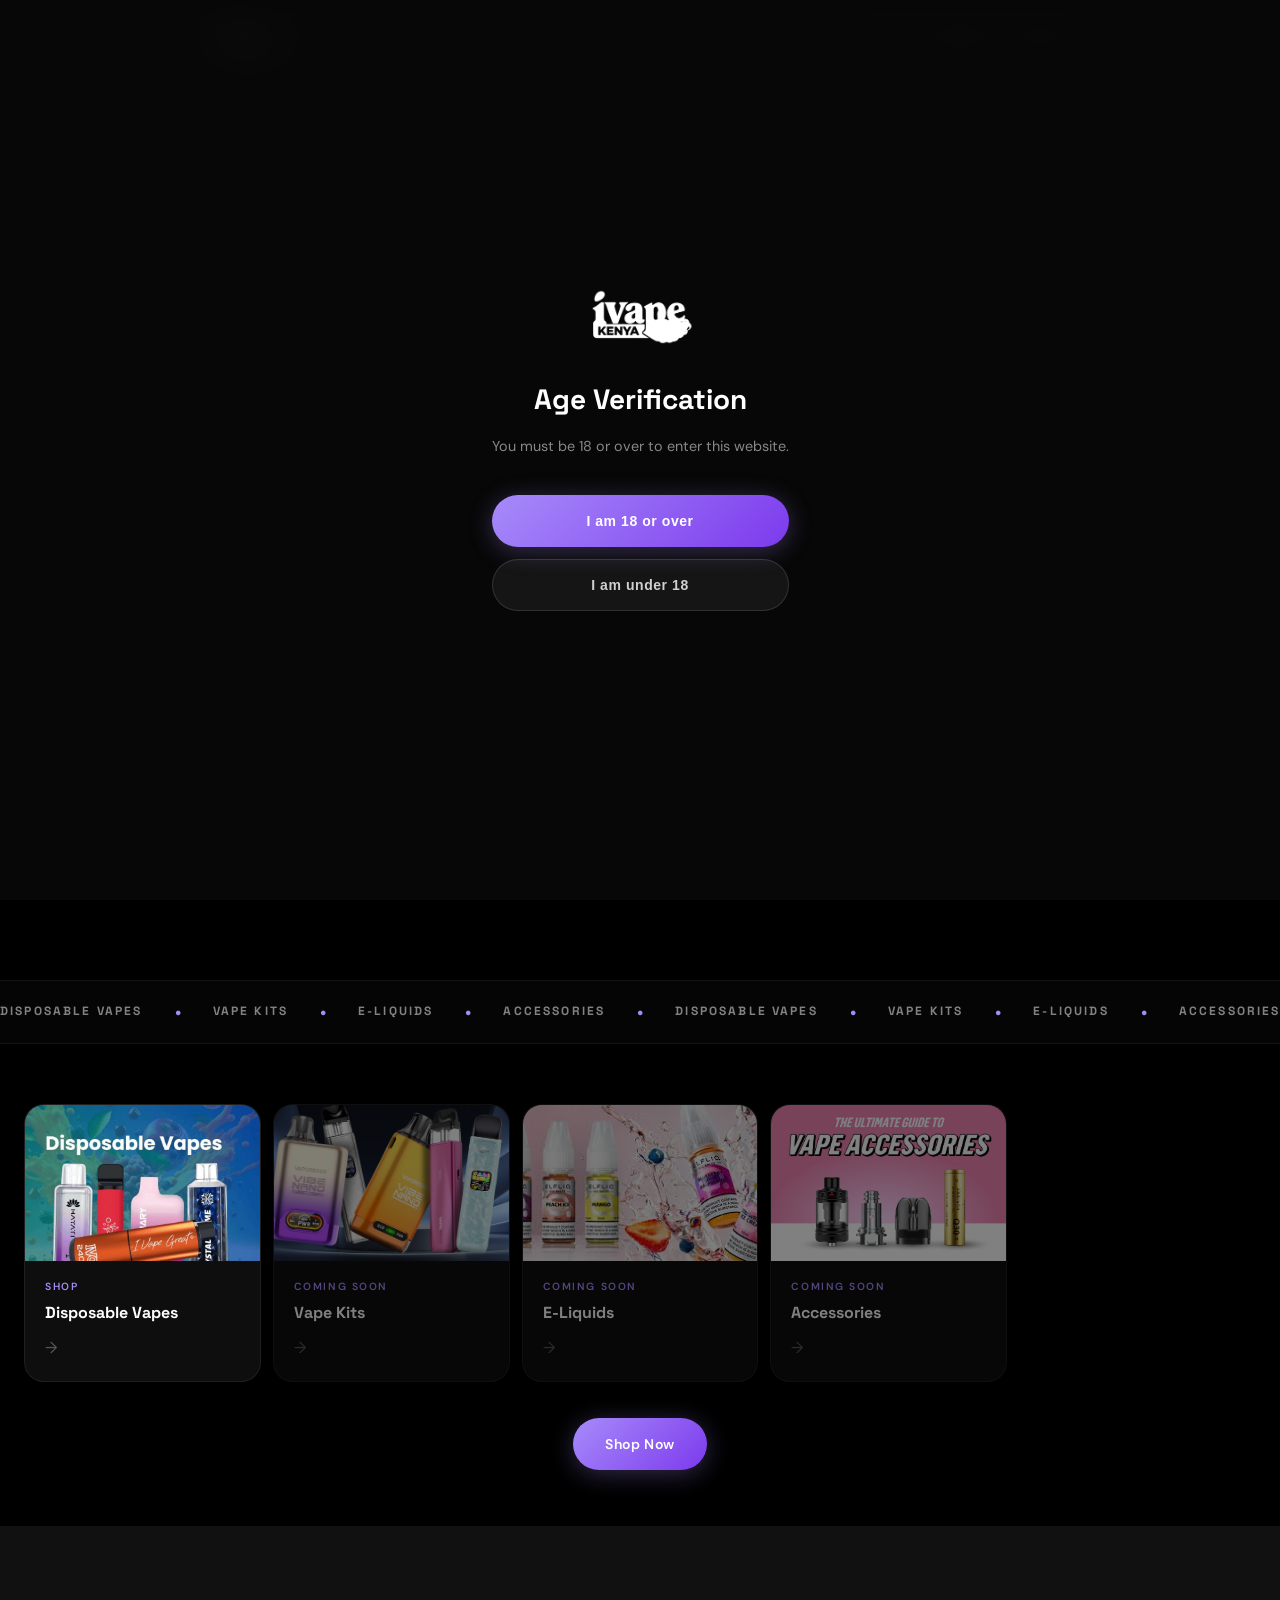
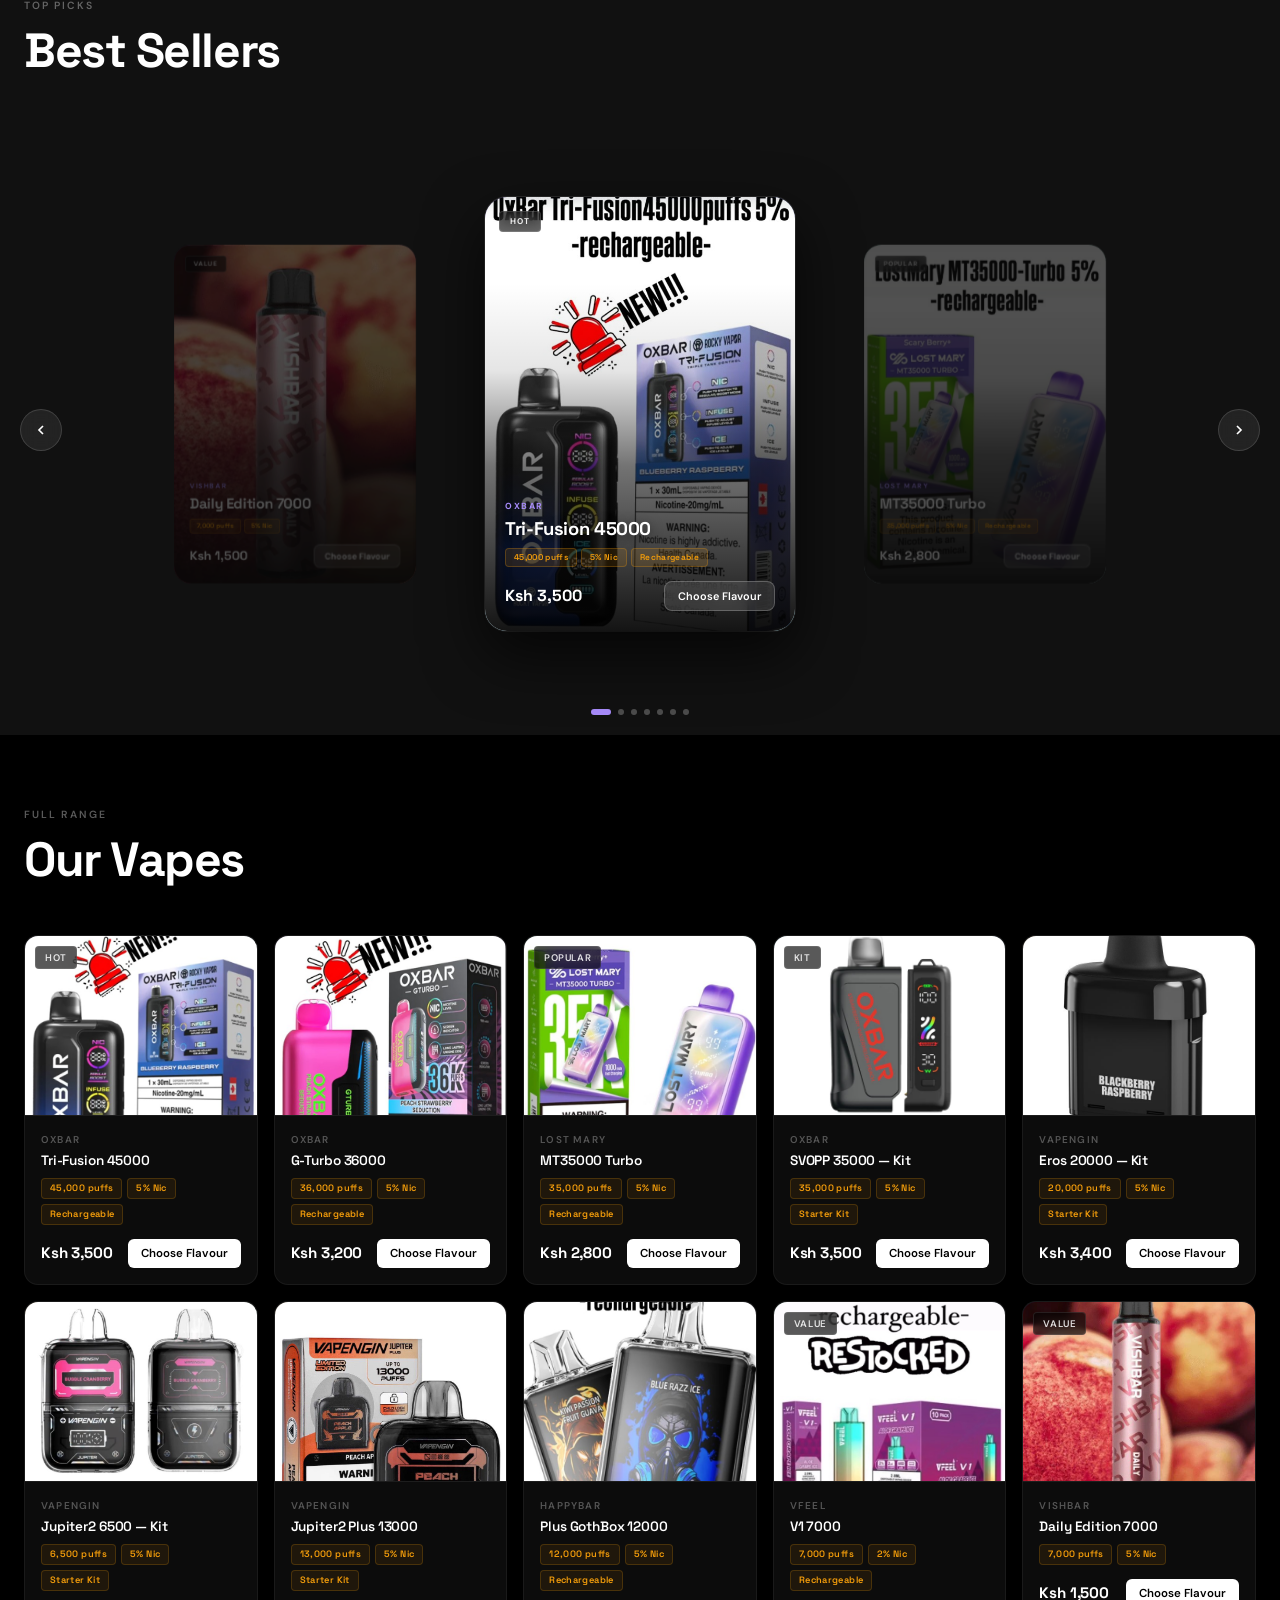
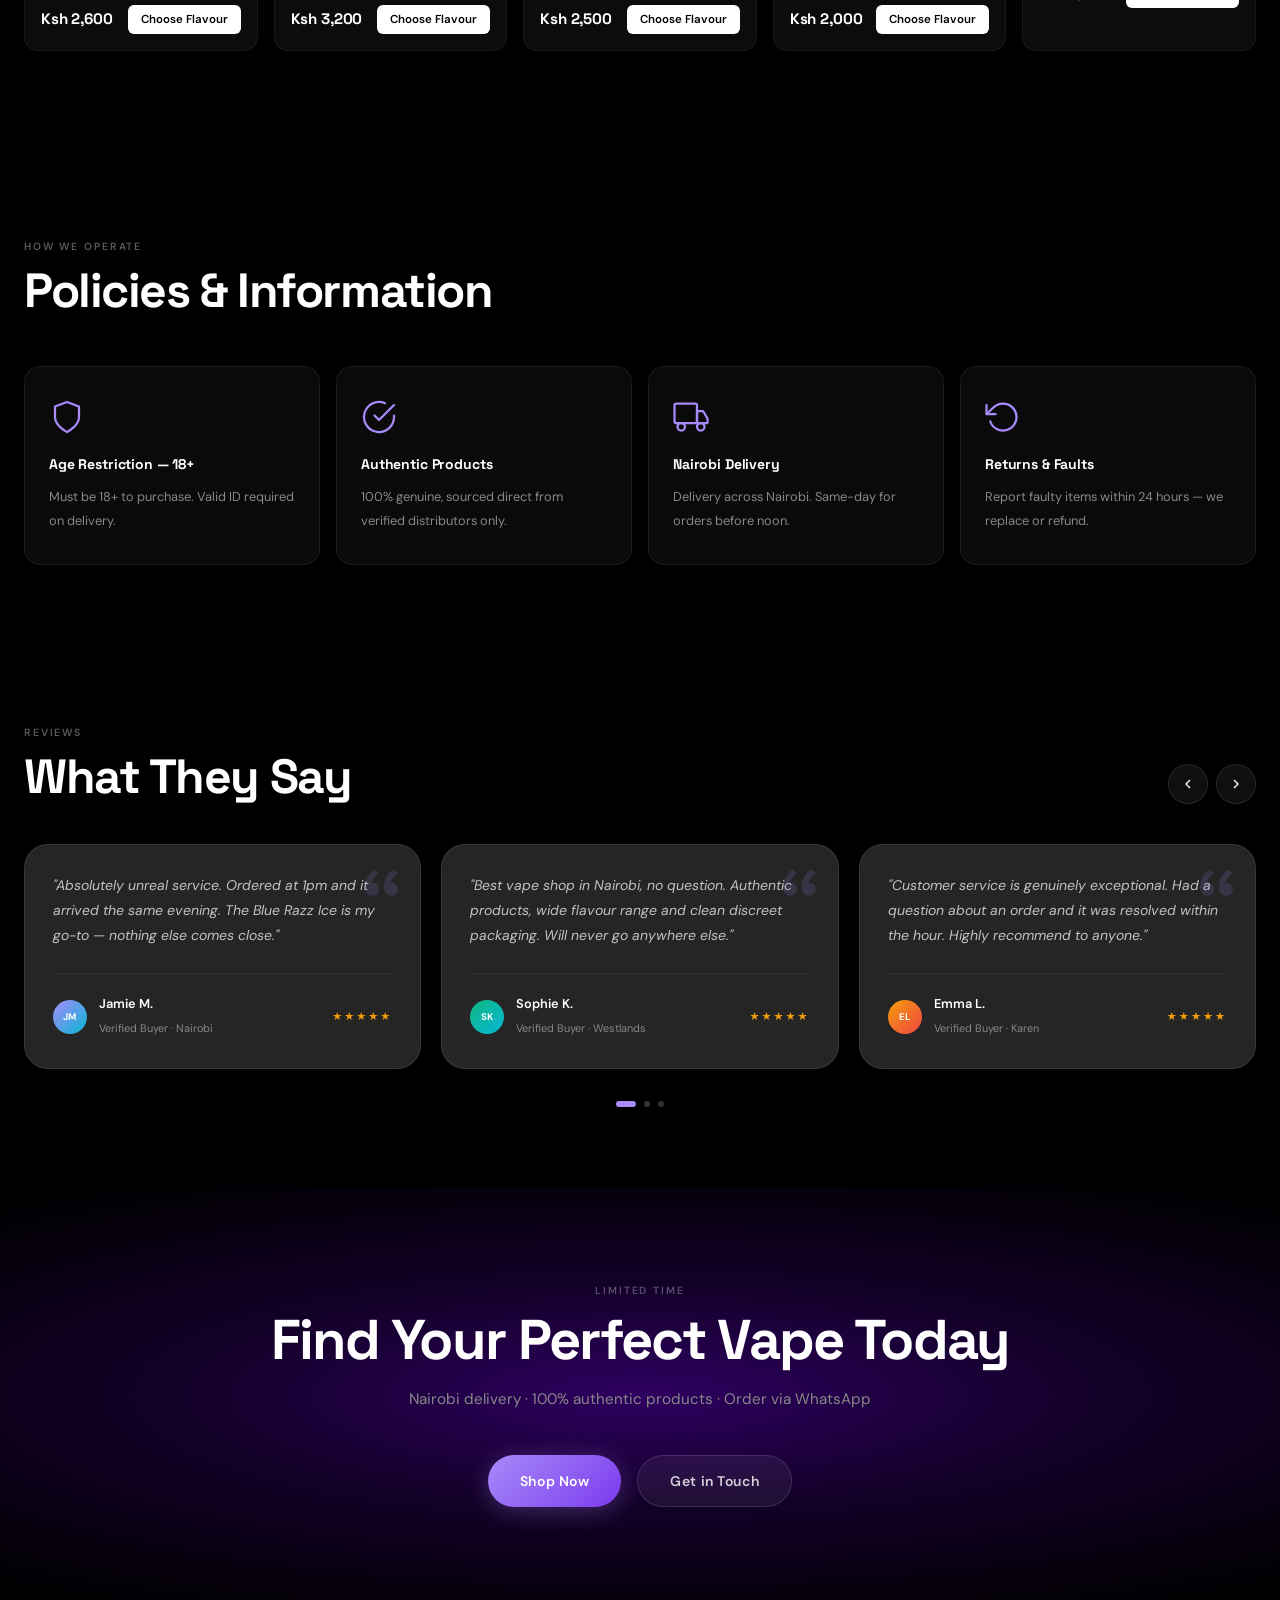
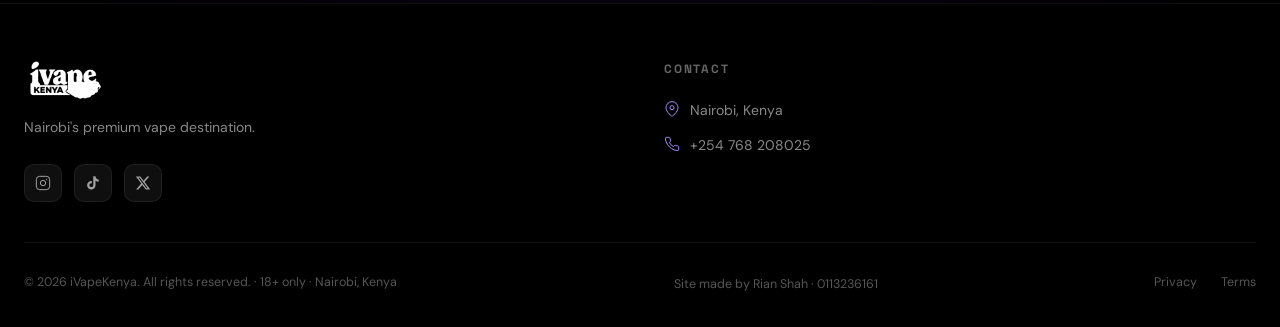
==== commit 003f8323: "Mobile fixes, WhatsApp number, footer credits, CTA glow removed - Fix black gap between hero video a" ====
--- a/index.html
+++ b/index.html
@@ -282,9 +282,9 @@
           <div class="product-info"><div class="product-brand">Vapengin</div><h4>Eros 20000 — Kit</h4><div class="product-meta"><span>20,000 puffs</span><span>5% Nic</span><span>Starter Kit</span></div><div class="product-footer"><span class="product-price">Ksh 3,400</span><button class="add-btn" data-open-modal>Choose Flavour</button></div></div>
         </div>
 
-        <div class="product-card" data-name="TugBoat Super Pod Kit 16000" data-brand="TugBoat" data-price="Ksh 2,800" data-specs="16,000 puffs|5% Nic|Rechargeable" data-flavours='["Cream Soda","Caramel Popcorn"]'>
-          <div class="product-img"><img src="assets/images/products/tugboat-super-kit.jpg" alt="TugBoat Super Pod Kit" class="prod-img" onerror="this.style.display='none'" /><div class="prod-img-fallback" style="--c1:#0ea5e9;--c2:#06b6d4"></div></div>
-          <div class="product-info"><div class="product-brand">TugBoat</div><h4>Super Pod Kit 16000</h4><div class="product-meta"><span>16,000 puffs</span><span>5% Nic</span><span>Rechargeable</span></div><div class="product-footer"><span class="product-price">Ksh 2,800</span><button class="add-btn" data-open-modal>Choose Flavour</button></div></div>
+        <div class="product-card" data-name="Vapengin Jupiter2 6500 Kit" data-brand="Vapengin" data-price="Ksh 2,600" data-specs="6,500 puffs|5% Nic|Starter Kit" data-flavours='["Pineapple Strawberry Mint","Caramel Tobacco","Watermelon Mango","Ice Mint Bubblegum","Watermelon Bubblegum Mint","Watermelon Ice","Peach Ice","Peach Mango Watermelon","Strawberry Ice","Sour Blue Rasp Ice","Miami Mint","Strawberry Lychee Ice","Mango Lemonade Ice","Grape Ice","Bubble Cranberry","Apple Strawberry Kiwi","Orange Kiwi Apple"]'>
+          <div class="product-img"><img src="assets/images/products/vapengin-jupiter2-kit.jpg" alt="Vapengin Jupiter2 6500 Kit" class="prod-img" onerror="this.style.display='none'" /><div class="prod-img-fallback" style="--c1:#f59e0b;--c2:#06b6d4"></div></div>
+          <div class="product-info"><div class="product-brand">Vapengin</div><h4>Jupiter2 6500 — Kit</h4><div class="product-meta"><span>6,500 puffs</span><span>5% Nic</span><span>Starter Kit</span></div><div class="product-footer"><span class="product-price">Ksh 2,600</span><button class="add-btn" data-open-modal>Choose Flavour</button></div></div>
         </div>
 
         <div class="product-card vg-extra" data-name="Vapengin Jupiter2 Plus 13000 Kit" data-brand="Vapengin" data-price="Ksh 3,200" data-specs="13,000 puffs|5% Nic|Starter Kit" data-flavours='["Peach Mango Ice","Strawberry Peach Guava","Tropical","Strawberry Watermelon","Strawberry Kiwi Ice","Strawberry Lychee Ice","Pomegranate Berry Mint","Peppermint","Black Mamba","Watermelon Bubblegum Mint"]'>
@@ -523,7 +523,7 @@
             </svg>
           </div>
           <h3>Age Restriction — 18+</h3>
-          <p>You must be 18 or over to purchase from iVapeKenya. We operate a strict Challenge 25 policy. Valid identification is required upon delivery without exception.</p>
+          <p>Must be 18+ to purchase. Valid ID required on delivery.</p>
         </div>
 
         <div class="policy-card">
@@ -534,7 +534,7 @@
             </svg>
           </div>
           <h3>Authentic Products</h3>
-          <p>Every product we stock is 100% authentic, sourced directly from verified distributors. We do not stock counterfeit or grey-market goods under any circumstances.</p>
+          <p>100% genuine, sourced direct from verified distributors only.</p>
         </div>
 
         <div class="policy-card">
@@ -547,7 +547,7 @@
             </svg>
           </div>
           <h3>Nairobi Delivery</h3>
-          <p>We deliver across Nairobi and surrounding areas. Same-day delivery is available for orders placed before noon. Contact us via WhatsApp to confirm delivery to your location.</p>
+          <p>Delivery across Nairobi. Same-day for orders before noon.</p>
         </div>
 
         <div class="policy-card">
@@ -558,7 +558,7 @@
             </svg>
           </div>
           <h3>Returns &amp; Faults</h3>
-          <p>Any faulty or damaged products must be reported within 24 hours of delivery. We will arrange a replacement or a full refund at no additional cost to you.</p>
+          <p>Report faulty items within 24 hours — we replace or refund.</p>
         </div>
 
       </div>
@@ -714,13 +714,14 @@
             </li>
             <li>
               <svg viewBox="0 0 24 24" fill="none" stroke="currentColor" stroke-width="1.5"><path d="M22 16.92v3a2 2 0 01-2.18 2 19.79 19.79 0 01-8.63-3.07 19.5 19.5 0 01-6-6 19.79 19.79 0 01-3.07-8.67A2 2 0 014.11 2h3a2 2 0 012 1.72c.127.96.361 1.903.7 2.81a2 2 0 01-.45 2.11L8.09 9.91a16 16 0 006 6l1.27-1.27a2 2 0 012.11-.45c.907.339 1.85.573 2.81.7A2 2 0 0122 16.92z"/></svg>
-              <span>WhatsApp: wa.link/9jaeyj</span>
+              <span>+254 768 208025</span>
             </li>
           </ul>
         </div>
       </div>
       <div class="footer-bottom">
-        <p>© 2026 iVapeKenya. All rights reserved. · 18+ only. Challenge 25 applies. · Nairobi, Kenya</p>
+        <p>© 2026 iVapeKenya. All rights reserved. · 18+ only · Nairobi, Kenya</p>
+        <p class="footer-credits">Site made by Rian Shah · 0113236161</p>
         <div class="footer-legal">
           <a href="#">Privacy</a>
           <a href="#">Terms</a>
--- a/style.css
+++ b/style.css
@@ -985,16 +985,7 @@
   background: radial-gradient(ellipse 80% 60% at 50% 50%, #2e0060 0%, #130028 45%, #000 100%);
 }
 
-.cta-section::before {
-  content: '';
-  position: absolute;
-  inset: 0;
-  background:
-    radial-gradient(ellipse 35% 70% at 5% 50%, rgba(124,58,237,0.18) 0%, transparent 100%),
-    radial-gradient(ellipse 35% 70% at 95% 50%, rgba(124,58,237,0.18) 0%, transparent 100%);
-  pointer-events: none;
-  z-index: 0;
-}
+/* glow removed */
 
 .cta-bg {
   display: none;
@@ -1269,14 +1260,29 @@
   .footer-grid { grid-template-columns: 1fr; gap: 32px; }
   .footer-bottom { flex-direction: column; text-align: center; gap: 10px; }
 
-  .testimonial-card { padding: 28px 20px; }
-  .testimonial-card p { font-size: 0.9rem; }
-
   .cta-title { font-size: 2rem; }
   .section-title { margin-bottom: 36px; }
-  .product-card { flex: 0 0 240px; }
-
-  section { padding: 60px 0 !important; }
+  .product-card { flex: 0 0 200px; }
+
+  section { padding: 52px 0 !important; }
+
+  /* ── Hero → Categories: remove black gap ── */
+  .categories-section { padding-bottom: 40px !important; }
+  .categories-section::before { height: 0 !important; }
+
+  /* ── Bestsellers: compact on mobile ── */
+  .bestsellers { padding: 40px 0 0 !important; }
+  .cov-wrap { padding: 16px 0 40px !important; }
+
+  /* ── Testimonials: fix overflow + smaller text ── */
+  .testimonials { overflow: hidden; }
+  .tslider-viewport { overflow: hidden; max-width: 100%; }
+  .tslider-card { padding: 20px 18px !important; }
+  .tslider-card p { font-size: 0.78rem !important; line-height: 1.7 !important; }
+  .tcard-stars { font-size: 0.65rem !important; }
+  .tcard-meta strong { font-size: 0.75rem !important; }
+  .tcard-meta span { font-size: 0.62rem !important; }
+  .testimonials-header { margin-bottom: 24px; }
 }
 
 @media (max-width: 480px) {
@@ -1284,6 +1290,16 @@
   .nav-inner { padding: 0 16px; }
   .cta-buttons { flex-direction: column; align-items: center; }
   .btn { width: 100%; max-width: 280px; }
+  /* Further tighten coverflow on very small screens */
+  .cov-btn.cov-prev { left: 8px; }
+  .cov-btn.cov-next { right: 8px; }
+}
+
+/* ── Footer credits ── */
+.footer-credits {
+  font-size: 0.72rem;
+  color: var(--grey2);
+  margin-top: 4px;
 }
 
 /* ═══════════════════════════════════════════
